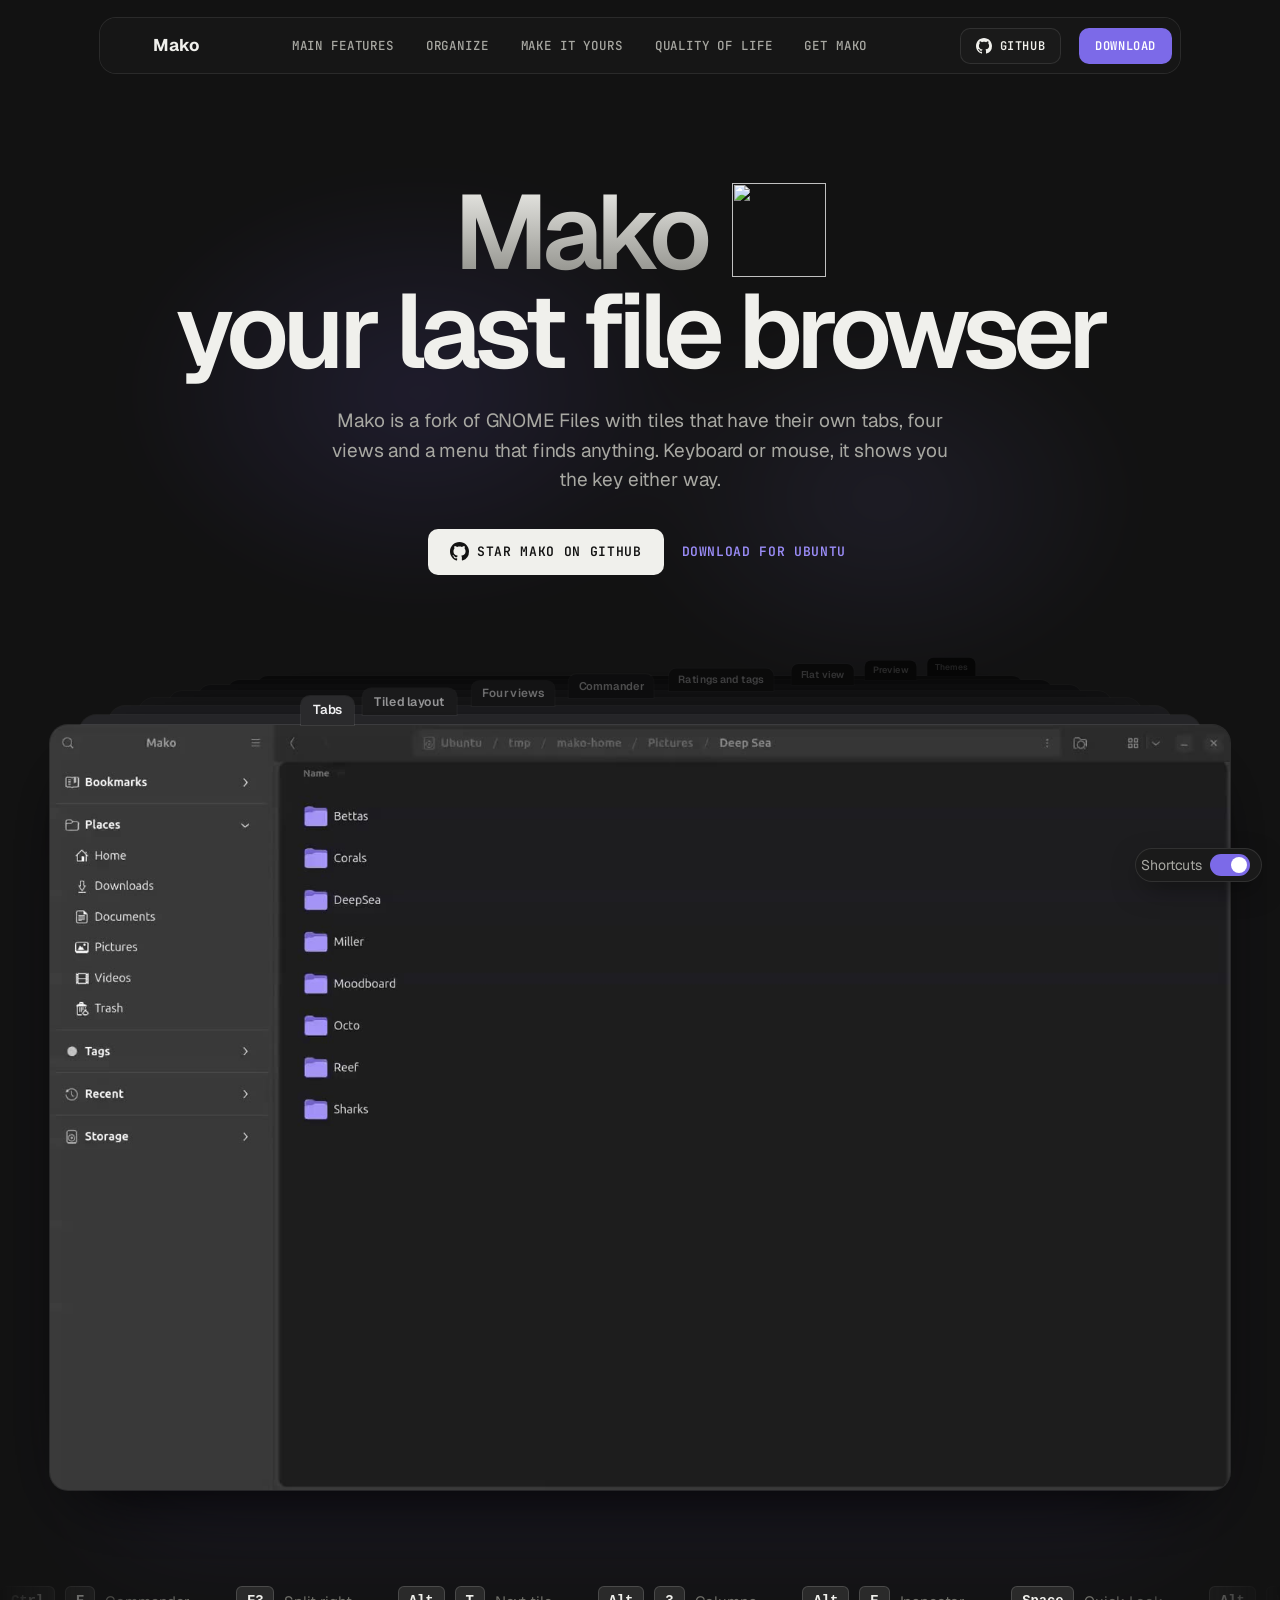
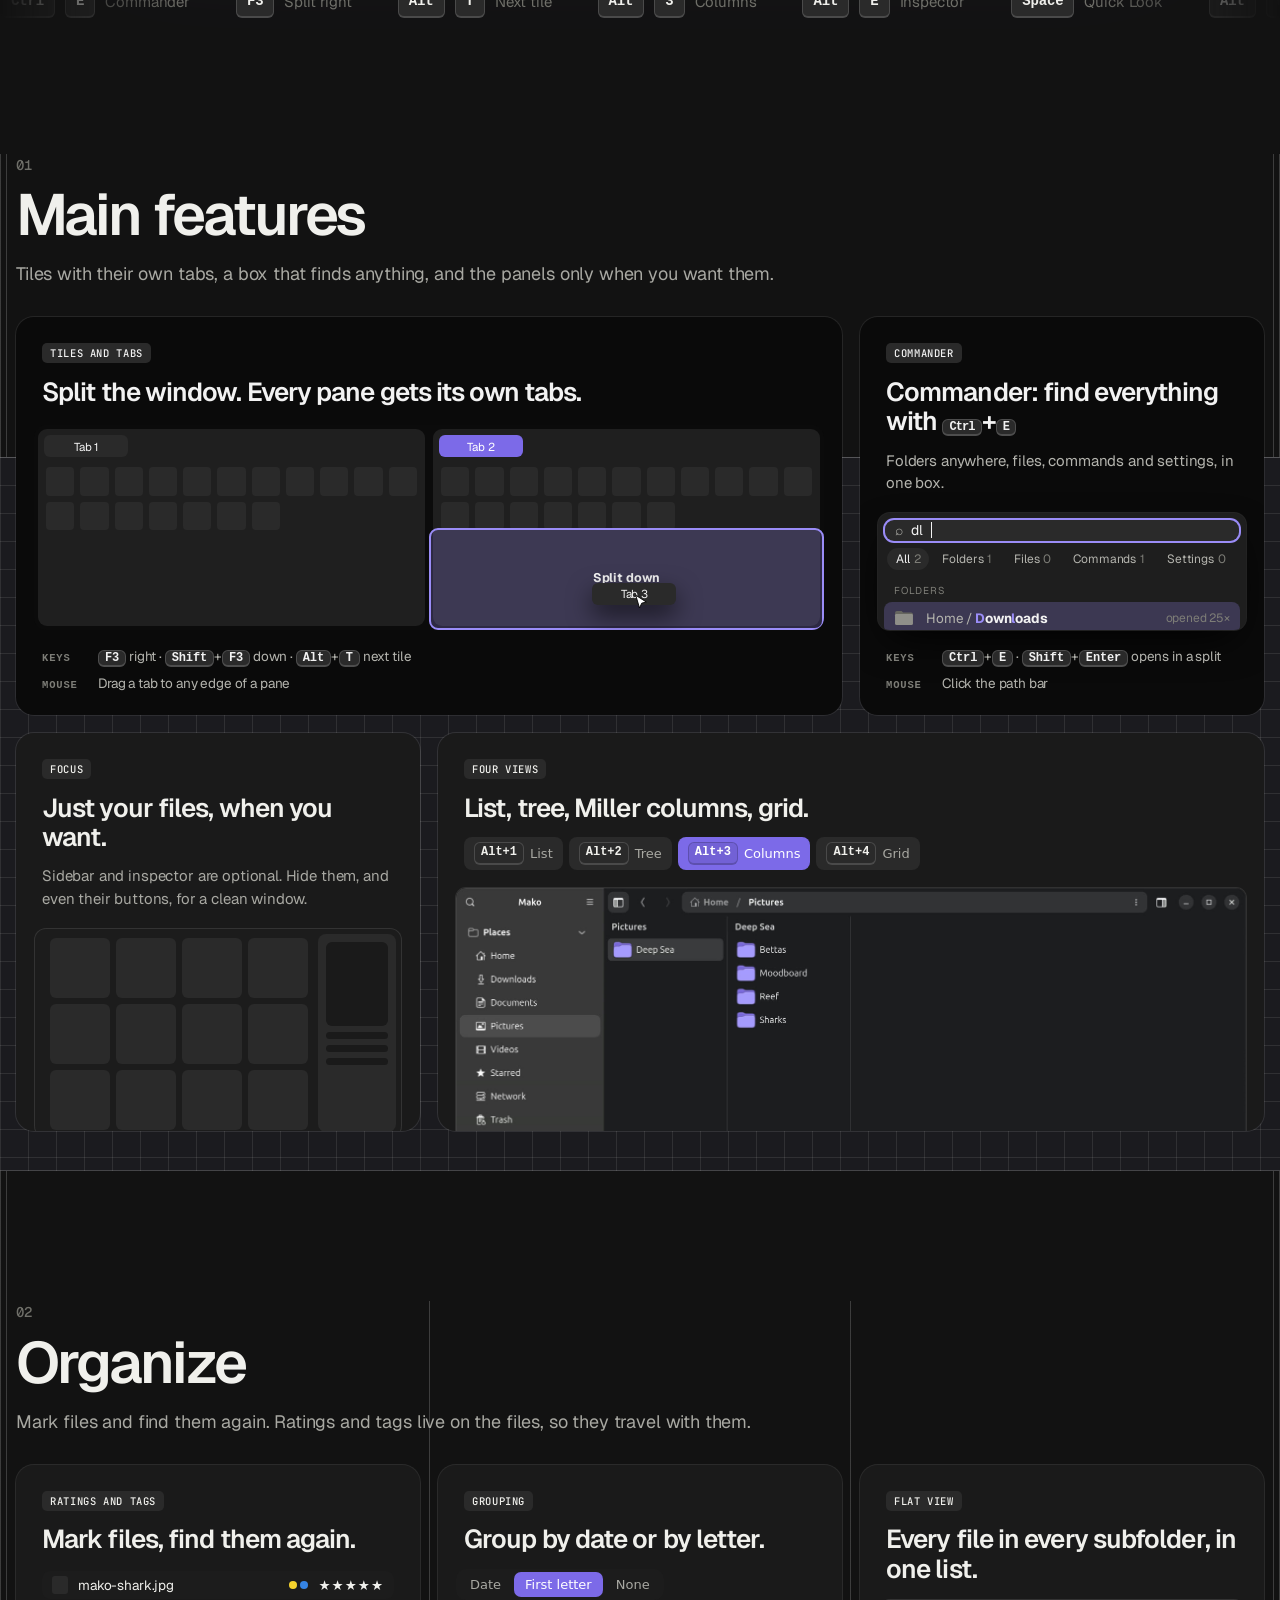
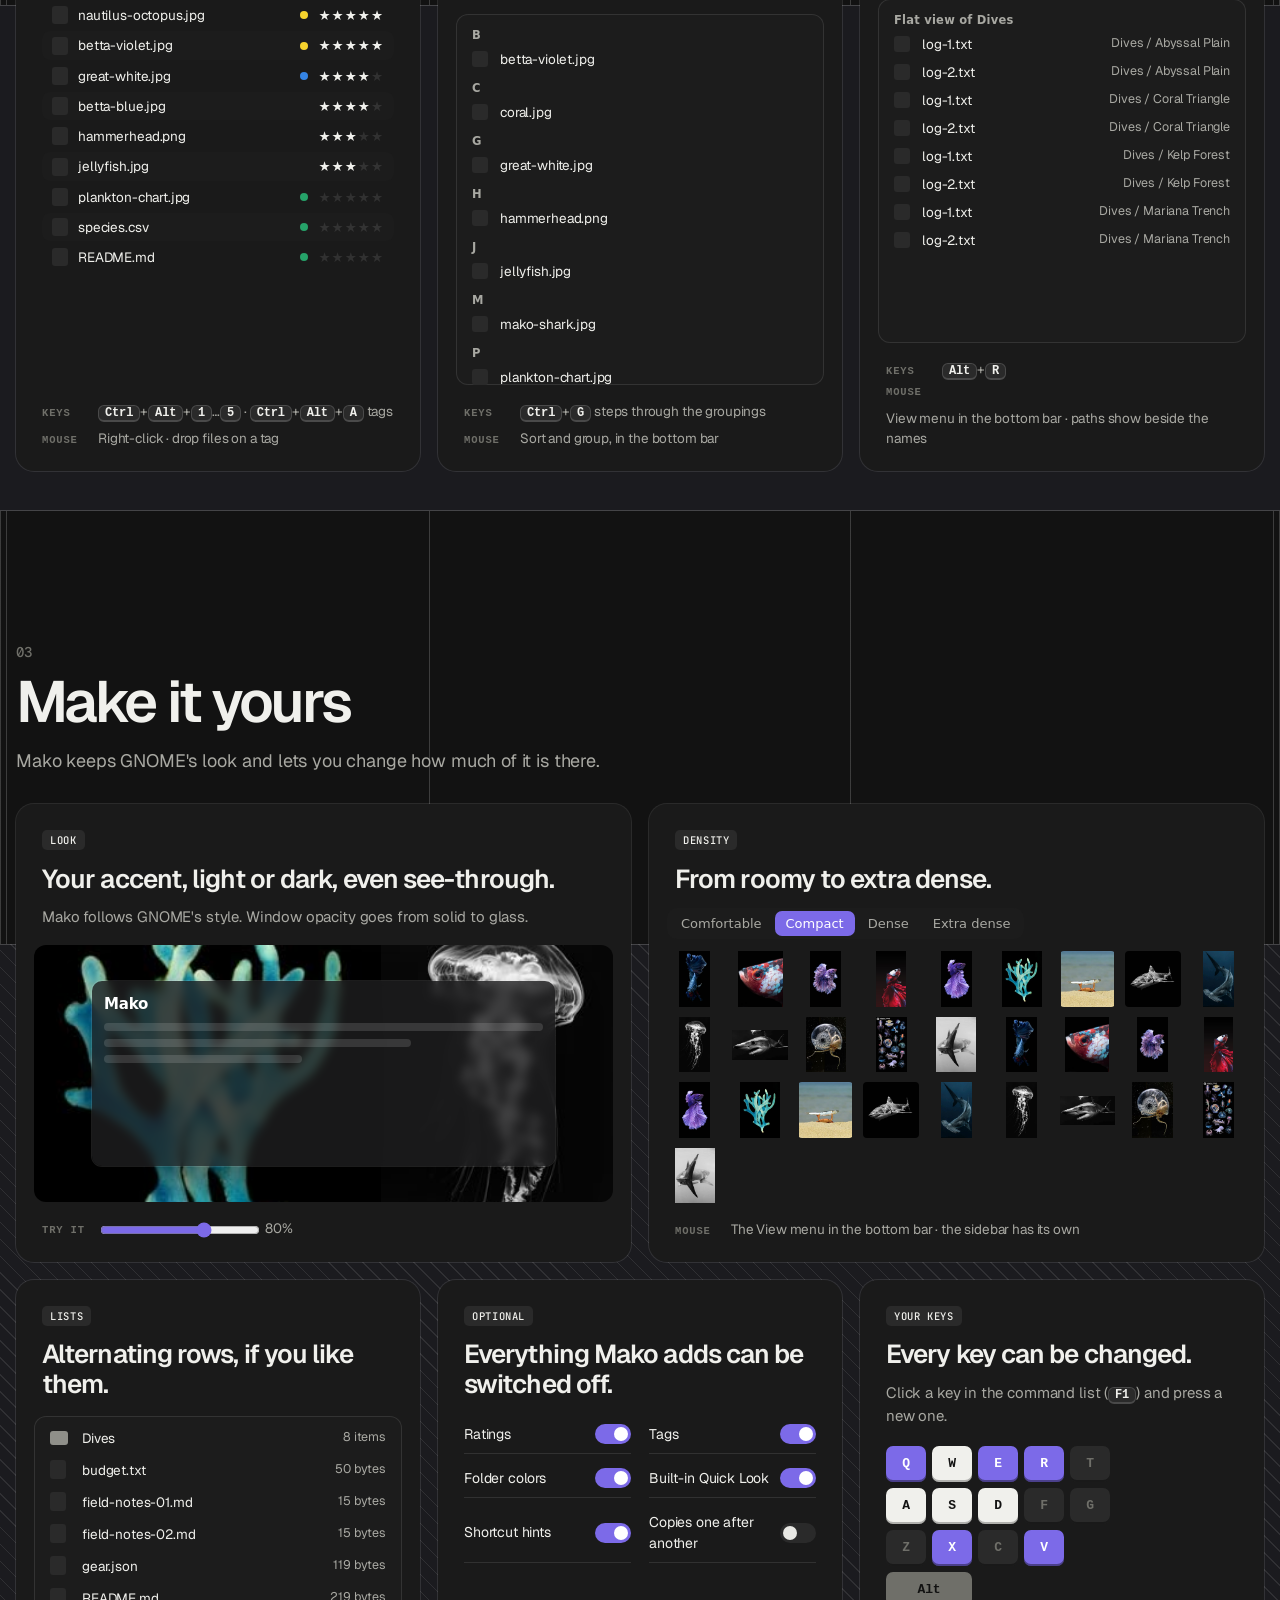
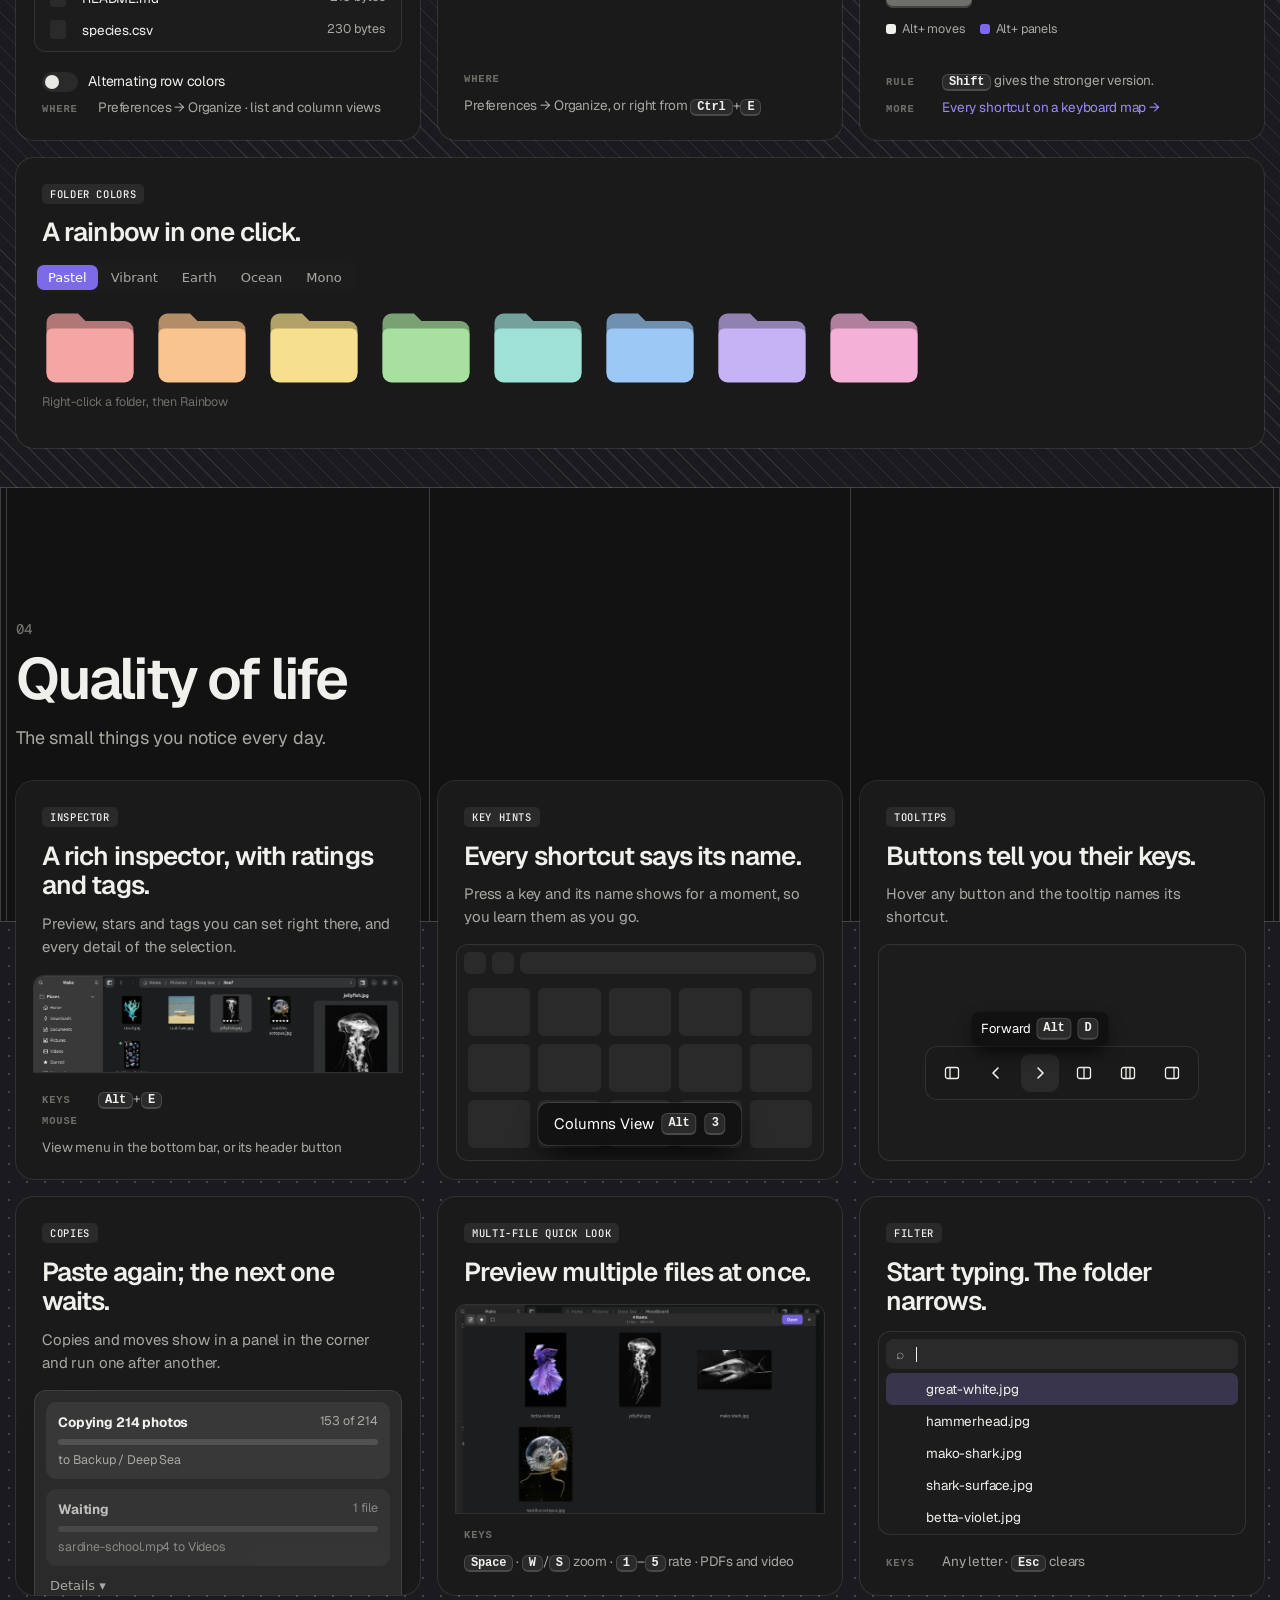
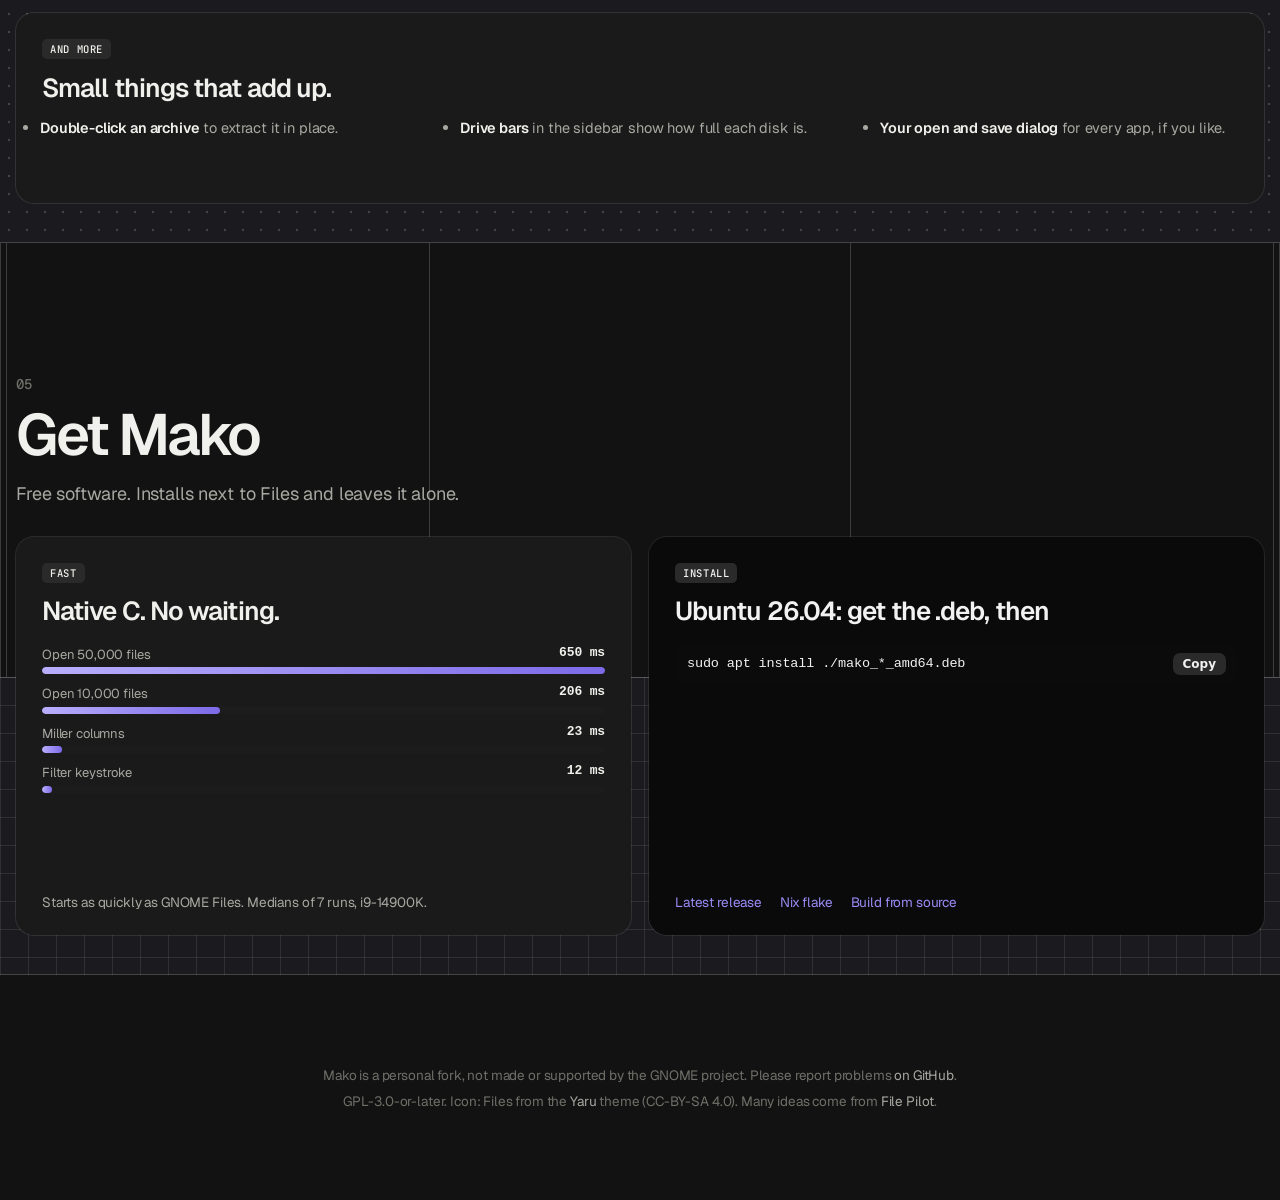
==== docs/index.html @ 1a4bb136 "Website: the Mako page (docs/index.html) with its media The one-page site: hero clips per feature, s" ====
<!doctype html>
<html lang="en">
<head>
<meta charset="utf-8">
<meta name="viewport" content="width=device-width, initial-scale=1, viewport-fit=cover">
<title>Mako File Manager</title>
<link rel="icon" href="media/mako.png">
<link rel="stylesheet" href="https://fonts.googleapis.com/css2?family=Geist:wght@400;500;600;700&family=Geist+Mono:wght@500&family=Pixelify+Sans:wght@500;700&family=JetBrains+Mono:wght@400;600;700&family=Ubuntu+Sans:wght@400;500;700;800&family=Ubuntu+Sans+Mono:wght@500;700&display=swap">
<style>
/* Bento: every card is a Mako panel (Graphite: neutral greys, a light grey accent), showing one part of the app with its key and its mouse way. */
:root {
  color-scheme: dark;
  --bg: #111111; --win: #1a1a1a; --panel: #222222; --raised: #303030; --line: #ffffff12;
  --fg: #ececec; --dim: #a2a2a2; --faint: #6e6e6e;
  --accent: #d6d6d6; --accent-bg: #e4e4e4; --on-accent: #141414; --accent-soft: rgb(255 255 255 / .1);
  --folder: #a9a9a9; --folder-back: #7a7a7a;
  --pop: #2a2a2a; --sunk: #0d0d0d; --kbd-edge: #ffffff22; --em: #8c8c8c;
  --k-mv: #d9d9d9; --k-mv-fg: #141414; --k-pn: #5a5a5a; --k-pn-fg: #fff; --bar1: #8a8a8a; --bar2: #e4e4e4; --knob: #e8e8e8;
}
/* Themes: picked in the header, remembered per visitor. */
:root[data-theme="purple"] {
  --bg: #141416; --win: #1e1e20; --panel: #2a2a2c; --raised: #36363a; --line: #ffffff14; --fg: #f0f0f2; --dim: #a5a5ad; --faint: #75757e;
  --accent: #9a8cf7; --accent-bg: #7c6ae8; --on-accent: #fff; --accent-soft: rgb(154 140 247 / .2); --folder: #b3a6ff; --folder-back: #8a7ce0;
  --pop: #2e2e32; --em: #9a8cf7; --k-mv: #3f3770; --k-mv-fg: #fff; --k-pn: #1f4d4b; --bar1: #5b4bd6; --bar2: #9a8cf7;
}
:root[data-theme="blue"] {
  --bg: #1b1b1d; --win: #242424; --panel: #303030; --raised: #3d3d3d; --line: #ffffff14; --fg: #f2f2f2; --dim: #a8a8a8; --faint: #777;
  --accent: #78aeed; --accent-bg: #3584e4; --on-accent: #fff; --accent-soft: rgb(120 174 237 / .2); --folder: #62a0ea; --folder-back: #1c71d8;
  --pop: #333336; --em: #78aeed; --k-mv: #1c5bb0; --k-mv-fg: #fff; --k-pn: #2b5d3a; --bar1: #1c71d8; --bar2: #78aeed;
}
:root[data-theme="light"] {
  color-scheme: light;
  --bg: #ebebed; --win: #fafafa; --panel: #ffffff; --raised: #e6e6e8; --line: #0000001a; --fg: #1d1d20; --dim: #5e5e66; --faint: #8d8d96;
  --accent: #3a3a3f; --accent-bg: #2c2c30; --on-accent: #fff; --accent-soft: rgb(0 0 0 / .07); --folder: #9a9aa2; --folder-back: #74747c;
  --pop: #ffffff; --sunk: #f1f1f3; --kbd-edge: #0000001f; --em: #8a8a92; --k-mv: #2c2c30; --k-mv-fg: #fff; --k-pn: #b8b8be; --k-pn-fg: #1d1d20;
  --bar1: #8a8a92; --bar2: #2c2c30; --knob: #fff;
}
:root { --font: "Ubuntu Sans", "Ubuntu", system-ui, sans-serif; --mono: "Ubuntu Sans Mono", "Ubuntu Mono", monospace; }
* { box-sizing: border-box; }
body { margin: 0; background: var(--bg); color: var(--fg); font-family: var(--font); font-size: 15px; line-height: 1.5; -webkit-font-smoothing: antialiased; }
a { color: var(--accent); text-decoration: none; }
img { display: block; max-width: 100%; }
kbd { font: 700 12px/1.6 var(--mono); background: var(--raised); border: 1px solid var(--kbd-edge); border-bottom-width: 2px; border-radius: 6px; padding: 0 6px; color: var(--fg); white-space: nowrap; }
.page { max-width: 1560px; margin: 0 auto; padding: 18px max(16px, env(safe-area-inset-left)) 60px; }

/* The page sits in a Mako-style window frame: header bar, then the grid. */
.bar { display: flex; align-items: center; gap: 12px; height: 52px; padding: 0 6px; }
.bar .brand { display: flex; align-items: center; gap: 10px; font-weight: 800; font-size: 18px; }
.bar .brand img { width: 28px; }
.bar .path { flex: 1; display: flex; align-items: center; gap: 6px; height: 34px; padding: 0 12px; border-radius: 10px; background: var(--panel); color: var(--dim); font-size: 14px; max-width: 520px; margin: 0 auto; }
.bar .path b { color: var(--fg); }
.bar .path kbd { margin-left: auto; }
.btn { display: inline-flex; align-items: center; gap: 8px; height: 36px; padding: 0 16px; border-radius: 9px; background: var(--panel); color: var(--fg); font-weight: 700; font-size: 14px; border: 0; cursor: pointer; }
.btn:hover { background: var(--raised); }
.btn.primary { background: var(--accent-bg); color: var(--on-accent); }
.btn.primary:hover { filter: brightness(1.12); }
@media (max-width: 700px) { .bar .path { display: none; } }

.themes { display: flex; gap: 6px; padding: 4px; border-radius: 999px; background: var(--panel); box-shadow: inset 0 0 0 1px var(--line); }
.themes button { width: 22px; height: 22px; border-radius: 50%; border: 0; background: var(--c); cursor: pointer; box-shadow: inset 0 0 0 1px #0003; }
.themes button[aria-checked="true"] { box-shadow: 0 0 0 2px var(--bg), 0 0 0 4px var(--accent); }
/* Shortcuts switch: off hides every key, for a mouse-first read. */
.keytoggle { display: flex; align-items: center; gap: 8px; font-size: 14px; color: var(--dim); cursor: pointer; margin-left: 6px; }
.sw2 { width: 40px; height: 22px; border-radius: 999px; border: 0; background: var(--raised); position: relative; cursor: pointer; transition: background .15s; }
.sw2::after { content: ""; position: absolute; top: 3px; left: 3px; width: 16px; height: 16px; border-radius: 50%; background: var(--knob); transition: left .15s; }
.sw2[aria-checked="true"] { background: var(--accent-bg); }
.sw2[aria-checked="true"]::after { left: 21px; background: var(--on-accent); }
body.no-keys .keyrow, body.no-keys .vtabs kbd, body.no-keys h2 .k, body.no-keys .bar .path kbd { display: none !important; }
@media (max-width: 700px) { .keytoggle span { display: none; } }

.grid { display: grid; grid-template-columns: repeat(6, minmax(0, 1fr)); grid-auto-rows: 190px; gap: 22px; margin-top: 18px; }
.card { position: relative; background: var(--panel); border-radius: 20px; overflow: hidden; display: flex; flex-direction: column; box-shadow: inset 0 0 0 1px var(--line); }
.card.win { background: var(--win); }
.c2 { grid-column: span 2; } .c3 { grid-column: span 3; } .c4 { grid-column: span 4; } .c6 { grid-column: span 6; }
.r2 { grid-row: span 2; } .r3 { grid-row: span 3; }
@media (max-width: 980px) { .grid { grid-template-columns: repeat(2, minmax(0, 1fr)); } .c2, .c3, .c4, .c6 { grid-column: span 2; } .c2.half { grid-column: span 1; } }
@media (max-width: 560px) { .grid { grid-template-columns: minmax(0, 1fr); grid-auto-rows: auto; } .card { min-height: 168px; } .c2.half { grid-column: span 2; } .r2, .r3 { grid-row: auto; } .card .shot { min-height: 220px; } }

.head { padding: 24px 26px 0; }
.card.open { background: none; box-shadow: none; }
.card.open .head, .card.open .ways, .card.open .kb, .card.open .legend, .card.open .bars { padding-left: 4px; padding-right: 4px; }
.eyebrow { font: 700 11px var(--mono); letter-spacing: .1em; text-transform: uppercase; color: var(--accent); }
.card h2 { margin: 14px 0 0; font-size: 23px; line-height: 1.15; letter-spacing: -.02em; }
.card h2.big { font-size: clamp(30px, 3.6vw, 46px); letter-spacing: -.035em; line-height: 1.02; }
.card h2 em { font-style: normal; color: var(--em); }
.card p { margin: 12px 0 0; color: var(--dim); }
.ways { display: grid; gap: 5px; padding: 16px 26px 22px; margin-top: auto; font-size: 13.5px; color: var(--dim); }
.ways div { display: flex; gap: 10px; align-items: baseline; flex-wrap: wrap; }
.ways span.l { font: 700 10.5px var(--mono); letter-spacing: .08em; text-transform: uppercase; color: var(--faint); width: 46px; flex: none; }
.shot { flex: 1; min-height: 0; margin: 18px 18px 0; border-radius: 10px 10px 0 0; overflow: hidden; box-shadow: 0 0 0 1px var(--line); background: var(--win); }
.shot img { width: 100%; height: 100%; object-fit: cover; }

/* Hero */
.hero { padding: 36px 38px 0; }
.hero p { font-size: 17px; max-width: 560px; }
.hero .cta { display: flex; gap: 10px; margin-top: 18px; flex-wrap: wrap; }
.hero .shot { margin: 28px 38px 0; }

/* Commander (Ctrl+E): a looping demo of the real menu */
.jump { margin: 18px 18px 0; border-radius: 12px; background: var(--pop); box-shadow: 0 0 0 1px var(--line), 0 16px 40px -12px #000; overflow: hidden; flex: 1; min-height: 0; display: flex; flex-direction: column; }
.jf { display: flex; align-items: center; gap: 8px; margin: 7px; padding: 0 10px; height: 34px; border-radius: 9px; background: var(--raised); box-shadow: 0 0 0 2px var(--accent); color: var(--dim); font-size: 14px; }
.jf .typed { color: var(--fg); }
.jf .caret { width: 1.5px; height: 16px; background: var(--fg); animation: blink 1s steps(1) infinite; }
@keyframes blink { 50% { opacity: 0; } }
.scopes { display: flex; gap: 4px; padding: 0 9px 6px; font-size: 12px; color: var(--dim); }
.scopes span { padding: 2px 9px; border-radius: 999px; }
.scopes span.on { background: var(--raised); color: var(--fg); }
.scopes i { font-style: normal; color: var(--faint); margin-left: 4px; }
.jl { padding: 0 6px 6px; display: grid; gap: 1px; align-content: start; }
.gl { font-size: 10px; letter-spacing: .08em; text-transform: uppercase; color: var(--faint); padding: 7px 10px 3px; }
.row { display: grid; grid-template-columns: 22px minmax(0, 1fr) auto; gap: 10px; align-items: center; padding: 6px 10px; border-radius: 8px; font-size: 13.5px; }
.row.sel { background: var(--accent-soft); }
.row .p { color: var(--dim); white-space: nowrap; overflow: hidden; text-overflow: ellipsis; }
.row .p b { color: var(--fg); }
.row mark { background: none; color: var(--accent); font-weight: 700; }
.row .r { color: var(--faint); font-size: 12px; display: flex; gap: 4px; }
.sw { width: 34px; height: 19px; border-radius: 999px; background: var(--accent-bg); position: relative; }
.sw::after { content: ""; position: absolute; top: 2px; right: 2px; width: 15px; height: 15px; border-radius: 50%; background: var(--on-accent); }

/* Views: four real screenshots, one key each */
.vtabs { display: flex; gap: 6px; padding: 14px 26px 0; flex-wrap: wrap; }
.vtabs button { display: inline-flex; gap: 6px; align-items: center; border: 0; border-radius: 8px; padding: 5px 10px; background: var(--raised); color: var(--dim); font: 500 13px var(--font); cursor: pointer; }
.vtabs button.on { background: var(--accent-bg); color: var(--on-accent); }
.vtabs button.on kbd { background: #00000014; border-color: #00000030; color: var(--on-accent); }
.views .shot img { transition: opacity .25s; }

/* Keyboard: the left hand */
.kb { display: grid; grid-template-columns: repeat(6, 40px); gap: 6px; padding: 18px 26px 0; }
.kb span { height: 36px; border-radius: 7px; background: var(--raised); box-shadow: inset 0 -2px 0 #0006; display: grid; place-items: center; font: 700 13px var(--mono); color: var(--faint); }
.kb span.mv { background: var(--k-mv); color: var(--k-mv-fg); box-shadow: inset 0 -2px 0 #0004; }
.kb span.pn { background: var(--k-pn); color: var(--k-pn-fg); }
.kb span.alt { grid-column: span 2; background: var(--faint); color: var(--bg); }
.kb span.x { visibility: hidden; }
.legend { display: flex; gap: 14px; padding: 12px 26px 0; font-size: 12.5px; color: var(--dim); }
.legend i { display: inline-block; width: 10px; height: 10px; border-radius: 3px; margin-right: 6px; vertical-align: -1px; }
/* Make it yours: rows grow with their cards; the three-column row is a little taller, the rainbow folders bigger. */
#customize .grid { grid-auto-rows: minmax(190px, auto); }
#customize .tall { min-height: 460px; }
.colorsrow { min-height: 290px; }
.colorsrow .folders { gap: 16px; }
.colorsrow .folders svg { width: 96px; height: 78px; }

/* Tiles demo: three tabs become three panes by dragging; the layout then holds a while. */
.dd { position: relative; flex: 1; margin: 18px 18px 0; border-radius: 12px; background: var(--sunk); overflow: hidden; min-height: 170px; }
.pane { position: absolute; padding: 5px; transition: left .5s cubic-bezier(.2,.8,.2,1), top .5s cubic-bezier(.2,.8,.2,1), width .5s cubic-bezier(.2,.8,.2,1), height .5s cubic-bezier(.2,.8,.2,1), opacity .4s; }
.pane > div { position: absolute; inset: 4px; border-radius: 9px; background: color-mix(in srgb, var(--panel) 92%, #000); display: flex; flex-direction: column; transition: box-shadow .3s; }

.dd .tabs { display: flex; gap: 5px; padding: 6px; }
.dd .tab { height: 22px; flex: 0 1 84px; min-width: 0; border-radius: 6px; background: var(--raised); font-size: 11.5px; display: grid; place-items: center; color: var(--dim); white-space: nowrap; overflow: hidden; }
.dd .tab.on { background: var(--raised); color: var(--fg); }
.pane.act .tab.on { background: var(--accent-bg); color: var(--on-accent); }
.dd .files { flex: 1; display: grid; grid-template-columns: repeat(auto-fill, minmax(26px, 1fr)); gap: 6px; padding: 4px 8px 8px; align-content: start; overflow: hidden; }
.dd .files i { aspect-ratio: 1; border-radius: 4px; background: var(--raised); }
.dd .tab.drag { visibility: hidden; }
.dd .flying { position: absolute; z-index: 5; width: 84px; height: 22px; opacity: 0; box-shadow: 0 10px 24px #0009; background: var(--accent-bg); color: var(--on-accent); transition: left .9s cubic-bezier(.45,.05,.3,1), top .9s cubic-bezier(.45,.05,.3,1), opacity .2s; }
.dd .ptr { position: absolute; z-index: 6; width: 18px; height: 18px; opacity: 0; transition: left .9s cubic-bezier(.45,.05,.3,1), top .9s cubic-bezier(.45,.05,.3,1), opacity .2s; }
.dz { position: absolute; z-index: 4; border-radius: 9px; border: 2px solid var(--accent); background: var(--accent-soft); display: grid; place-items: center; font-weight: 700; font-size: 12.5px; opacity: 0; transition: opacity .25s; }
.dz.show { opacity: 1; }
.ddhint { position: absolute; z-index: 7; left: 50%; bottom: 10px; transform: translateX(-50%); display: flex; gap: 6px; align-items: center; padding: 5px 10px; border-radius: 8px; background: #111e; color: #fff; font-size: 12.5px; opacity: 0; transition: opacity .25s; white-space: nowrap; }
.ddhint.show { opacity: 1; }
.dd.fade .pane { opacity: 0; }

/* Ratings and tags */
.marks { display: flex; flex-direction: column; gap: 6px; padding: 16px 26px 0; }
.mrow { display: flex; align-items: center; gap: 10px; padding: 6px 10px; border-radius: 8px; background: var(--win); font-size: 13.5px; }
.mrow img { width: 28px; height: 28px; object-fit: cover; border-radius: 4px; }
.mrow .n { flex: 1; }
.stars { color: var(--line); letter-spacing: 1px; }
.stars b { color: var(--fg); font-weight: 400; }
.dots i { display: inline-block; width: 8px; height: 8px; border-radius: 50%; margin-left: 3px; }

/* Folder colors */
.folders { display: flex; flex-wrap: wrap; gap: 8px; padding: 16px 26px 0; cursor: pointer; }
.folders svg { width: 62px; height: 50px; transition: transform .2s; }
.folders:hover svg { transform: translateY(-2px); }
.scheme { padding: 6px 26px 0; font-size: 12.5px; color: var(--faint); }

/* Speed */
.bars { display: grid; gap: 10px; padding: 18px 26px 0; }
.b { display: grid; grid-template-columns: 1fr 64px; gap: 3px 10px; font-size: 13px; color: var(--dim); }
.b .t { grid-column: 1 / -1; height: 7px; border-radius: 4px; background: var(--win); overflow: hidden; }
.b .f { height: 100%; width: 0; border-radius: 4px; background: linear-gradient(90deg, var(--bar1), var(--bar2)); }
.b span:nth-child(2) { font: 700 13px var(--mono); color: var(--fg); text-align: right; }

/* Install */
.cmd { display: flex; align-items: center; gap: 10px; margin: 16px 26px 0; padding: 10px 12px; border-radius: 10px; background: var(--sunk); font: 500 13.5px var(--mono); }
.cmd code { flex: 1; overflow-x: auto; white-space: nowrap; }
.cmd button { border: 0; background: var(--raised); color: var(--fg); border-radius: 7px; padding: 4px 10px; font: 700 12px var(--font); cursor: pointer; }
.small { display: flex; gap: 18px; flex-wrap: wrap; padding: 14px 26px 22px; margin-top: auto; font-size: 13.5px; }

.foot { margin-top: 26px; color: var(--faint); font-size: 13.5px; display: grid; gap: 6px; }
.foot a { color: var(--dim); }
@media (prefers-reduced-motion: reduce) { *, *::before, *::after { animation: none !important; } }

/* ---------- Fresh pass ---------- */
html, body { overflow-x: clip; }
body { font-family: "Geist", var(--font); letter-spacing: -.01em;
  background-image: radial-gradient(color-mix(in srgb, var(--fg) 9%, transparent) 1px, transparent 1px); background-size: 26px 26px; background-attachment: fixed; }
.page { max-width: 1440px; }
.nav { position: sticky; top: 14px; z-index: 50; display: flex; align-items: center; gap: 14px; max-width: 1080px; margin: 0 auto; padding: 8px 8px 8px 18px; border-radius: 999px;
  background: color-mix(in srgb, var(--panel) 70%, transparent); backdrop-filter: blur(18px) saturate(1.4); -webkit-backdrop-filter: blur(18px) saturate(1.4); box-shadow: inset 0 0 0 1px var(--line), 0 10px 40px -10px #0008; }
.nav .brand { display: flex; align-items: center; gap: 9px; font-weight: 700; font-size: 17px; color: var(--fg); }
.nav .brand img { width: 26px; }
.nav .links { display: flex; gap: 22px; margin: 0 auto; font-size: 14.5px; }
.nav .links a { color: var(--dim); }
.nav .links a:hover { color: var(--fg); }
.btn { border-radius: 999px; font-family: "Geist", var(--font); font-weight: 600; }
.btn.ghost { background: transparent; box-shadow: inset 0 0 0 1px var(--line); }
.btn.ghost:hover { background: var(--raised); }
.btn.lg { height: 46px; padding: 0 24px; font-size: 15.5px; }
@media (max-width: 900px) { .nav .links { display: none; } .nav .themes { margin-left: auto; } }

.hx { position: relative; text-align: center; padding: 110px 0 0; }
.hx::before { content: ""; position: absolute; z-index: -1; left: 50%; top: 40px; width: min(1100px, 100vw); height: 700px; transform: translateX(-50%); pointer-events: none;
  background: radial-gradient(40% 45% at 30% 40%, color-mix(in srgb, var(--accent-bg) 38%, transparent), transparent 70%), radial-gradient(35% 40% at 72% 55%, color-mix(in srgb, var(--accent) 26%, transparent), transparent 70%); filter: blur(30px); }
.badge { display: inline-flex; align-items: center; gap: 10px; padding: 5px 14px 5px 5px; border-radius: 999px; font-size: 14px; color: var(--dim); background: color-mix(in srgb, var(--panel) 80%, transparent); box-shadow: inset 0 0 0 1px var(--line); }
.badge span { padding: 2px 10px; border-radius: 999px; background: var(--accent-bg); color: var(--on-accent); font-weight: 600; font-size: 12.5px; }
.badge:hover { color: var(--fg); }
.hx h1 { text-wrap: balance; margin: 0 auto; max-width: 1100px; font-size: clamp(46px, 8.2vw, 116px); line-height: .94; letter-spacing: -.058em; font-weight: 600; }
.hx h1 span { padding-right: .07em; background: linear-gradient(180deg, var(--fg) 10%, var(--faint) 110%); -webkit-background-clip: text; background-clip: text; color: transparent; }
.hx > p { max-width: 640px; margin: 26px auto 0; font-size: 19px; line-height: 1.55; color: var(--dim); }
.hx .cta { display: flex; gap: 12px; justify-content: center; margin-top: 34px; flex-wrap: wrap; }
.stack-tabs { display: inline-flex; gap: 4px; margin-top: 64px; padding: 4px; border-radius: 999px; background: color-mix(in srgb, var(--panel) 85%, transparent); box-shadow: inset 0 0 0 1px var(--line); flex-wrap: wrap; justify-content: center; }
.stack-tabs button { border: 0; background: none; color: var(--dim); font: 500 14px var(--font); padding: 7px 16px; border-radius: 999px; cursor: pointer; transition: background .2s, color .2s; }
.stack-tabs button:hover { color: var(--fg); }
.stack-tabs button[aria-selected="true"] { background: var(--accent-bg); color: var(--on-accent); }
:root[data-style="mux"] .stack-tabs button { font: 500 12px "JetBrains Mono", var(--mono); text-transform: uppercase; }
:root[data-style="pixel"] .stack-tabs button { font-family: "JetBrains Mono", var(--mono); }
.stack { margin-top: 110px; }
/* Hero stack: real panels like a deck; the mouse shifts the layers, hover fans them out. */
.stack { position: relative; isolation: isolate; max-width: 1180px; margin: 150px auto 0; aspect-ratio: 1600 / 1038; }
.stack figure { position: absolute; inset: 0; margin: 0; border-radius: 18px; overflow: visible; cursor: pointer; background: #3d3d42;
  box-shadow: 0 0 0 1px var(--line), 0 30px 80px -20px #000c; transition: transform var(--tw-move, .7s) cubic-bezier(.2,.8,.2,1), filter .8s ease-out, opacity var(--tw-rfade, .5s);
  transform: translate(calc(var(--px, 0) * var(--d)), calc(var(--y) + var(--py, 0) * var(--d) + var(--drop, 0px))) scale(var(--s)); transform-origin: 50% 0; filter: brightness(var(--b)); }
.stack figure[data-pos="out"] { --y: 0px; --s: 1; --b: 1; --ui: 1; --d: 6px; z-index: 6; }
.stack figure.leave { --drop: var(--tw-drop, 900px); transition: transform var(--tw-dur, .3s) cubic-bezier(.3,.1,.6,1); }
.stack.wipe figure.leave { -webkit-mask: linear-gradient(to bottom, #000 40%, transparent 60%) 0 -20% / 100% 200% no-repeat; mask: linear-gradient(to bottom, #000 40%, transparent 60%) 0 -20% / 100% 200% no-repeat;
  animation: wipe var(--tw-wdur, .15s) var(--tw-wdelay, 0s) ease-in both; }
.stack.wipe.down figure.leave { -webkit-mask: linear-gradient(to top, #000 40%, transparent 60%) 0 120% / 100% 200% no-repeat; mask: linear-gradient(to top, #000 40%, transparent 60%) 0 120% / 100% 200% no-repeat; animation-name: wipedown; }
@keyframes wipedown { to { -webkit-mask-position: 0 -20%; mask-position: 0 -20%; } }
@keyframes wipe { to { -webkit-mask-position: 0 120%; mask-position: 0 120%; } }

.stack figure img, .stack figure video { width: 100%; height: 100%; object-fit: cover; object-position: top left; pointer-events: none; border-radius: 18px; display: block; background: var(--win); opacity: var(--ui, 0); transition: opacity var(--tw-ui, .6s) ease-out; }
/* Windows behind are plain panels of one colour; only the front one shows its UI. */

.stack figure::after { content: attr(data-l); position: absolute; left: var(--tabx, 22px); bottom: 100%; padding: 4px 12px 5px; transition: left .5s cubic-bezier(.2,.8,.2,1); border-radius: 9px 9px 0 0; font-size: 13px; font-weight: 600; white-space: nowrap;
  background: #2a2a2c; color: #f0f0f2; box-shadow: 0 0 0 1px #ffffff14; }

.stack figure[data-pos="0"] { --y: 0px; --s: 1; --b: 1; --ui: 1; --d: 14px; z-index: 4; }
.stack figure[data-pos="1"] { --y: -10px; --s: .95; --b: .62; --d: 24px; z-index: 3; }
.stack figure[data-pos="2"] { --y: -19px; --s: .90; --b: .45; --d: 34px; z-index: 2; }
.stack figure[data-pos="3"] { --y: -27px; --s: .85; --b: .32; --d: 44px; z-index: 1; }
.stack figure[data-pos="4"] { --y: -34px; --s: .80; --b: .26; --d: 54px; z-index: 0; }
.stack figure[data-pos="5"] { --y: -40px; --s: .75; --b: .21; --d: 64px; z-index: -1; }
.stack figure[data-pos="6"] { --y: -45px; --s: .70; --b: .17; --d: 74px; z-index: -2; }
.stack figure[data-pos="7"] { --y: -49px; --s: .65; --b: .14; --d: 84px; z-index: -3; }

.stack figure.enter { --drop: var(--tw-rise, 70px); transition: none; }
.stack.rfade figure.enter { opacity: 0; }
.stack::before { content: ""; position: absolute; inset: 10% 5% -6%; z-index: -10; border-radius: 40px; filter: blur(60px); background: color-mix(in srgb, var(--accent-bg) 45%, transparent); opacity: .5; }

.marquee { margin: 90px calc(50% - 50vw) 0; overflow: hidden; -webkit-mask-image: linear-gradient(90deg, transparent, #000 15%, #000 85%, transparent); mask-image: linear-gradient(90deg, transparent, #000 15%, #000 85%, transparent); }
.mq { display: flex; gap: 46px; width: max-content; animation: mq 50s linear infinite; padding: 6px 0; }
.mq span { display: inline-flex; align-items: center; gap: 10px; color: var(--faint); font-size: 15px; white-space: nowrap; }
.mq kbd { font-size: 14px; padding: 3px 10px; }
@keyframes mq { to { transform: translateX(-50%); } }

.sec { text-align: center; margin: 110px auto 34px; max-width: 760px; }
.sec h2 { margin: 0; font-size: clamp(32px, 4.6vw, 58px); letter-spacing: -.05em; line-height: 1; font-weight: 600; }
.sec p { margin: 16px 0 0; color: var(--dim); font-size: 18px; }

.grid { grid-auto-flow: dense; gap: 18px; }
.card { border-radius: 26px; box-shadow: none; isolation: isolate; }
.card::before { content: ""; position: absolute; inset: 0; border-radius: inherit; padding: 1px; pointer-events: none; z-index: 2;
  background: linear-gradient(170deg, color-mix(in srgb, var(--fg) 22%, transparent), color-mix(in srgb, var(--fg) 4%, transparent) 45%, color-mix(in srgb, var(--fg) 8%, transparent));
  -webkit-mask: linear-gradient(#000 0 0) content-box, linear-gradient(#000 0 0); -webkit-mask-composite: xor; mask: linear-gradient(#000 0 0) content-box exclude, linear-gradient(#000 0 0); }

.card.open::before { display: none; }
.card h2 { font-family: "Geist", var(--font); font-weight: 600; letter-spacing: -.035em; font-size: 26px; }
.eyebrow { font-family: "Geist Mono", var(--mono); font-weight: 500; letter-spacing: .06em; }
.reveal { opacity: 0; transform: translateY(26px); transition: opacity .8s cubic-bezier(.2,.7,.2,1), transform .8s cubic-bezier(.2,.7,.2,1); }
.reveal.in { opacity: 1; transform: none; }
.foot { margin-top: 90px; text-align: center; }
@media (prefers-reduced-motion: reduce) { .reveal { opacity: 1; transform: none; } }

/* ---------- Sections, nav, dock and the new cards ---------- */
.cat { scroll-margin-top: 90px; }
.sec { text-align: left; margin: 130px 0 30px; max-width: 760px; }
.sec .num { font: 500 14px "Geist Mono", var(--mono); color: var(--faint); }
.sec h2 { margin-top: 10px; }
.cat:first-of-type .sec { margin-top: 150px; }
.nav { gap: 10px; }
.nav .links { gap: 4px; padding: 4px; border-radius: 999px; }
.nav .links a { padding: 7px 14px; border-radius: 999px; font-size: 14px; transition: background .2s, color .2s; }
.nav .links a.on { background: var(--raised); color: var(--fg); }
.dock { position: fixed; right: 18px; bottom: 18px; z-index: 60; display: flex; align-items: center; gap: 12px; padding: 6px 12px 6px 6px; border-radius: 999px;
  background: color-mix(in srgb, var(--panel) 80%, transparent); backdrop-filter: blur(16px); -webkit-backdrop-filter: blur(16px); box-shadow: inset 0 0 0 1px var(--line), 0 10px 30px -8px #0009; }
.dock .themes { background: none; box-shadow: none; padding: 0; }
.dock .keytoggle { margin: 0; }
@media (max-width: 1100px) { .nav .links a { padding: 7px 9px; font-size: 13px; } }

.mw { position: relative; flex: 1; min-height: 210px; margin: 18px 18px 18px; display: flex; gap: 6px; padding: 6px; border-radius: 12px; background: var(--win); box-shadow: inset 0 0 0 1px var(--line); overflow: hidden; }
.mw-side, .mw-insp { flex: 0 0 22%; border-radius: 8px; background: var(--raised); padding: 8px; display: flex; flex-direction: column; gap: 6px; transition: flex-basis .45s, opacity .3s, padding .45s; overflow: hidden; }
.mw-side i, .mw-insp i { height: 7px; border-radius: 4px; background: var(--panel); }
.mw-insp b { height: 46%; border-radius: 6px; background: var(--panel); }
.mw.no-side .mw-side, .mw.no-insp .mw-insp { flex-basis: 0; padding: 8px 0; opacity: 0; }
.mw-files { flex: 1; display: grid; grid-template-columns: repeat(auto-fill, minmax(52px, 1fr)); gap: 6px; align-content: start; padding: 4px; }
.mw-files span { aspect-ratio: 1; border-radius: 6px; background: var(--raised); }
.mw-hint { position: absolute; left: 50%; bottom: 10px; transform: translateX(-50%); display: flex; gap: 6px; align-items: center; padding: 5px 10px; border-radius: 8px; background: #111e; font-size: 12.5px; color: #fff; opacity: 0; transition: opacity .25s; white-space: nowrap; }
.mw-hint.show { opacity: 1; }

.msb { display: grid; gap: 2px; margin: 14px 18px 0; padding: 10px; border-radius: 12px; background: var(--win); box-shadow: inset 0 0 0 1px var(--line); font-size: 13.5px; }
.msb .g { font-weight: 700; padding: 6px 8px 2px; font-size: 13px; }
.msb .i { display: flex; align-items: center; gap: 9px; padding: 5px 8px; border-radius: 7px; position: relative; }
.msb .i i { width: 14px; height: 11px; border-radius: 3px; background: var(--folder); }
.msb .i i.dot { width: 9px; height: 9px; border-radius: 50%; margin: 0 2px; }
.msb .i.new { animation: newbm 3s cubic-bezier(.2,.9,.3,1) infinite; }
@keyframes newbm { 0%, 40% { opacity: 0; max-height: 0; padding: 0 8px; } 48% { opacity: 1; max-height: 30px; padding: 5px 8px; background: var(--accent-soft); } 85% { opacity: 1; max-height: 30px; padding: 5px 8px; background: transparent; } 100% { opacity: 0; max-height: 0; padding: 0 8px; } }
.msb .u { position: absolute; left: 31px; right: 8px; bottom: 1px; height: 2px; border-radius: 2px; background: var(--raised); }
.msb .u b { display: block; height: 100%; border-radius: 2px; background: var(--dim); }

.glass { position: relative; flex: 1; margin: 16px 18px 0; border-radius: 12px; overflow: hidden; }
.glass-bg { position: absolute; inset: 0; display: flex; }
.glass-bg::before, .glass-bg::after { content: ""; flex: 60%; background: url(media/site/thumbs/coral.jpg) center 40% / cover; }
.glass-bg::after { flex: 40%; background: url(media/site/thumbs/jellyfish.jpg) center 30% / cover; }
.glass-win { position: absolute; inset: 14% 10%; border-radius: 10px; background: rgb(30 30 32 / var(--op, .8)); box-shadow: 0 0 0 1px #ffffff1c, 0 20px 40px #0008; backdrop-filter: blur(calc((1 - var(--op, .8)) * 24px)); padding: 12px; display: grid; gap: 8px; align-content: start; }
.glass-win b { color: #fff; font-family: var(--font); }
.glass-win span { height: 8px; border-radius: 4px; background: #ffffff22; }
.glass-win span:nth-child(3) { width: 70%; } .glass-win span:nth-child(4) { width: 45%; }
#opacity { width: 160px; accent-color: var(--accent-bg); vertical-align: middle; }

.seg { display: inline-flex; gap: 2px; margin: 14px 18px 0; padding: 3px; border-radius: 10px; background: var(--win); align-self: flex-start; flex-wrap: wrap; }
.seg button { border: 0; background: none; color: var(--dim); font: 500 13px var(--font); padding: 5px 11px; border-radius: 7px; cursor: pointer; }
.seg button.on { background: var(--accent-bg); color: var(--on-accent); }
.dgrid { flex: 1; min-height: 0; margin: 12px 18px 0; display: grid; gap: var(--g); grid-template-columns: repeat(auto-fill, minmax(var(--c), 1fr)); align-content: start; overflow: hidden; transition: all .3s; }
.dgrid span { aspect-ratio: 1; border-radius: 4px; background: center / contain no-repeat; }
.dgrid[data-d="0"] { --c: 64px; --g: 14px; } .dgrid[data-d="1"] { --c: 52px; --g: 10px; } .dgrid[data-d="2"] { --c: 40px; --g: 6px; } .dgrid[data-d="3"] { --c: 30px; --g: 4px; }

.swl { display: grid; grid-template-columns: 1fr 1fr; gap: 6px 18px; padding: 16px 26px 0; }
.swl label { display: flex; align-items: center; justify-content: space-between; gap: 10px; padding: 8px 0; border-bottom: 1px solid var(--line); font-size: 14px; cursor: pointer; }
.sw3 { width: 36px; height: 20px; flex: none; border-radius: 999px; border: 0; background: var(--raised); position: relative; cursor: pointer; }
.sw3::after { content: ""; position: absolute; top: 3px; left: 3px; width: 14px; height: 14px; border-radius: 50%; background: var(--knob); transition: left .15s; }
.sw3[aria-checked="true"] { background: var(--accent-bg); }
.sw3[aria-checked="true"]::after { left: 19px; background: var(--on-accent); }
@media (max-width: 560px) { .swl { grid-template-columns: 1fr; } }

.ht { display: inline-flex; align-self: center; margin: auto; gap: 8px; align-items: center; padding: 9px 14px; border-radius: 10px; background: #111e; color: #fff; box-shadow: 0 0 0 1px #ffffff1c, 0 14px 30px -8px #000; font-size: 14px; transition: opacity .25s, transform .25s; }
.ht.out { opacity: 0; transform: translateY(6px); }
.tt { position: relative; margin: auto; display: flex; flex-direction: column; align-items: center; gap: 10px; }
.tt button { width: 40px; height: 40px; border-radius: 10px; border: 0; background: var(--raised); color: var(--fg); display: grid; place-items: center; cursor: pointer; order: 2; }
.tt .tip { order: 1; padding: 6px 10px; border-radius: 8px; background: #111e; color: #fff; font-size: 13px; display: flex; gap: 6px; align-items: center; box-shadow: 0 8px 20px -6px #000; animation: tip 4s ease-in-out infinite; }
@keyframes tip { 0%, 20% { opacity: 0; transform: translateY(4px); } 30%, 80% { opacity: 1; transform: none; } 90%, 100% { opacity: 0; } }
.tt:hover .tip { animation: none; opacity: 1; }
.cq { display: grid; gap: 10px; margin: auto 18px 20px; }
.cq div { display: grid; gap: 6px; padding: 10px 12px; border-radius: 10px; background: var(--win); font-size: 13px; color: var(--dim); }
.cq b { height: 5px; border-radius: 3px; background: var(--raised); position: relative; overflow: hidden; }
.cq b.run::after { content: ""; position: absolute; inset: 0; width: 0; background: var(--accent-bg); animation: cq 4s linear infinite; }
@keyframes cq { to { width: 100%; } }
.fl { margin: 14px 18px 0; border-radius: 12px; background: var(--win); box-shadow: inset 0 0 0 1px var(--line); padding: 8px; display: grid; gap: 4px; flex: 1; align-content: start; overflow: hidden; }
.fbar { display: flex; align-items: center; gap: 6px; height: 30px; padding: 0 10px; border-radius: 8px; background: var(--raised); font-size: 13.5px; color: var(--dim); }
.fbar #ftext { color: var(--fg); }
.fbar .caret { width: 1.5px; height: 15px; background: var(--fg); animation: blink 1s steps(1) infinite; }
#flist div { display: flex; align-items: center; gap: 10px; padding: 5px 8px; border-radius: 7px; font-size: 13.5px; }
#flist div:first-child { background: var(--accent-soft); }
#flist img { width: 22px; height: 22px; object-fit: cover; border-radius: 4px; }
#flist mark { background: none; color: var(--fg); font-weight: 700; text-decoration: underline; text-underline-offset: 3px; }
.xl { margin: 14px 0 0; padding: 0 4px 0 24px; display: grid; gap: 10px; color: var(--dim); font-size: 14.5px; }
.xl b { color: var(--fg); font-weight: 600; }

/* ================= Style: Pixel (markdown + pixel art) ================= */
:root[data-style="pixel"] body { font-family: "JetBrains Mono", var(--mono); font-size: 14px; letter-spacing: 0;
  background-image: repeating-linear-gradient(0deg, transparent 0 3px, color-mix(in srgb, var(--fg) 4%, transparent) 3px 4px); background-size: auto; }
:root[data-style="pixel"] * { border-radius: 0 !important; }
:root[data-style="pixel"] .hx h1, :root[data-style="pixel"] .sec h2, :root[data-style="pixel"] .card h2 { font-family: "Pixelify Sans", var(--mono); letter-spacing: 0; font-weight: 700; }
:root[data-style="pixel"] .hx h1 { font-size: clamp(40px, 6.4vw, 92px); line-height: 1.02; }
:root[data-style="pixel"] .hx h1::before { content: "# "; color: var(--accent); }
:root[data-style="pixel"] .hx h1 span { background: none; color: var(--accent); }
:root[data-style="pixel"] .hx::before { display: none; }
:root[data-style="pixel"] .sec h2::before { content: "## "; color: var(--accent); }
:root[data-style="pixel"] .card h2 { font-size: 22px; }
:root[data-style="pixel"] .card h2::before { content: "### "; color: var(--faint); }
:root[data-style="pixel"] .sec .num::before { content: "["; } :root[data-style="pixel"] .sec .num::after { content: "]"; }
:root[data-style="pixel"] .eyebrow::before { content: "// "; }
:root[data-style="pixel"] .card { box-shadow: inset 0 0 0 1px color-mix(in srgb, var(--fg) 26%, transparent), 7px 7px 0 color-mix(in srgb, var(--fg) 10%, transparent); }
:root[data-style="pixel"] .card::before { display: none; }
:root[data-style="pixel"] .card.open { box-shadow: inset 2px 0 0 color-mix(in srgb, var(--fg) 26%, transparent); }
:root[data-style="pixel"] .btn { font-family: "JetBrains Mono", var(--mono); font-weight: 700; }
:root[data-style="pixel"] .btn::before { content: "[\00a0"; } :root[data-style="pixel"] .btn::after { content: "\00a0]"; }
:root[data-style="pixel"] kbd { background: transparent; border: 1px solid color-mix(in srgb, var(--fg) 35%, transparent); font-family: "JetBrains Mono", var(--mono); }
:root[data-style="pixel"] .nav, :root[data-style="pixel"] .dock { backdrop-filter: none; background: var(--bg); box-shadow: inset 0 0 0 1px color-mix(in srgb, var(--fg) 26%, transparent), 5px 5px 0 color-mix(in srgb, var(--fg) 10%, transparent); }
:root[data-style="pixel"] .nav .links a.on { background: var(--fg); color: var(--bg); }
:root[data-style="pixel"] .stack figure::before, :root[data-style="pixel"] .shot::before { content: ""; position: absolute; inset: 0; z-index: 1; pointer-events: none;
  background-image: linear-gradient(90deg, #0004 1px, transparent 1px), linear-gradient(#0004 1px, transparent 1px); background-size: 4px 4px; }
:root[data-style="pixel"] .shot { position: relative; }
:root[data-style="pixel"] .stack figure { box-shadow: inset 0 0 0 1px color-mix(in srgb, var(--fg) 30%, transparent), 10px 10px 0 color-mix(in srgb, var(--fg) 10%, transparent); }
:root[data-style="pixel"] .stack::before { display: none; }
:root[data-style="pixel"] .hx > p::before { content: "> "; color: var(--accent); }
:root[data-style="pixel"] .xl { list-style: none; } :root[data-style="pixel"] .xl li::before { content: "- "; color: var(--accent); }

/* ================= Style: Mux-like (graph paper, white and black cards, purple) ================= */
:root[data-style="mux"][data-style] {
  color-scheme: light;
  --bg: #e9e9e4; --win: #f5f5f1; --panel: #ffffff; --raised: #ecece6; --line: #0000001f; --fg: #141414; --dim: #55554f; --faint: #8b8b84;
  --accent: #7c6ae8; --accent-bg: #7c6ae8; --on-accent: #fff; --accent-soft: rgb(124 106 232 / .14); --folder: #a3a39c; --folder-back: #7c7c75;
  --pop: #ffffff; --sunk: #f1f1ec; --kbd-edge: #0000002a; --em: #8b8b84; --k-mv: #141414; --k-mv-fg: #fff; --k-pn: #7c6ae8; --k-pn-fg: #fff;
  --bar1: #b9aefc; --bar2: #7c6ae8; --knob: #fff;
}
:root[data-style="mux"] body { background-image: linear-gradient(#00000010 1px, transparent 1px), linear-gradient(90deg, #00000010 1px, transparent 1px); background-size: 28px 28px; }
:root[data-style="mux"] .dock .themes { display: none; }
:root[data-style="mux"] .hx::before { opacity: .25; }
:root[data-style="mux"] .btn { font: 600 12px "JetBrains Mono", var(--mono); text-transform: uppercase; letter-spacing: .05em; border-radius: 10px; height: 36px; }
:root[data-style="mux"] .btn.lg { height: 46px; padding: 0 22px; font-size: 13px; }
:root[data-style="mux"] .btn.ghost { background: #fff; box-shadow: inset 0 0 0 1px var(--line); }
:root[data-style="mux"] .nav { background: #fff; border-radius: 16px; backdrop-filter: none; box-shadow: 0 0 0 1px var(--line); }
:root[data-style="mux"] .nav .links a { font: 500 12.5px "JetBrains Mono", var(--mono); text-transform: uppercase; }
:root[data-style="mux"] .nav .links a.on { background: var(--raised); }
:root[data-style="mux"] .eyebrow { display: inline-block; padding: 3px 8px; border-radius: 5px; background: var(--raised); color: var(--fg); font: 500 10.5px "JetBrains Mono", var(--mono); }
:root[data-style="mux"] .card { border-radius: 18px; box-shadow: 0 0 0 1px var(--line); }
:root[data-style="mux"] .card::before { display: none; }
:root[data-style="mux"] .card.open { background: #fff; box-shadow: 0 0 0 1px var(--line); }
:root[data-style="mux"] .card.open .head, :root[data-style="mux"] .card.open .ways, :root[data-style="mux"] .card.open .bars { padding-left: 26px; padding-right: 26px; }
/* Black feature cards, as Mux mixes them in */
:root[data-style="mux"] .card.feat {
  background: #121212; color: #f2f2f2; --fg: #f2f2f2; --dim: #b4b4ae; --faint: #7d7d77; --line: #ffffff1c; --raised: #2a2a2a; --win: #1c1c1c; --panel: #222222; --pop: #1e1e1e; --sunk: #0b0b0b; --kbd-edge: #ffffff2a; --accent-soft: rgb(154 140 247 / .24); }
/* Connector lines with a node between the parts of the page */
:root[data-style="mux"] .sec { position: relative; }
:root[data-style="mux"] .grid { position: relative; }
:root[data-style="mux"] .stack figure { box-shadow: 0 0 0 1px #0000002a, 0 30px 70px -30px #0006; }
:root[data-style="mux"] .stack::before { opacity: .2; }
:root[data-style="mux"] .badge { background: #fff; }
:root[data-style="mux"] .dock { background: #fff; backdrop-filter: none; }

/* Style switch in the dock */
.styles { display: flex; gap: 2px; padding: 3px; border-radius: 999px; background: var(--raised); }
.styles button { border: 0; background: none; color: var(--dim); font: 600 12.5px var(--font); padding: 4px 10px; border-radius: 999px; cursor: pointer; }
.styles button[aria-checked="true"] { background: var(--panel); color: var(--fg); box-shadow: 0 1px 3px #0003; }

/* ================= Style: Mux dark ================= */
:root[data-style="mux"][data-dark][data-style] {
  color-scheme: dark;
  --bg: #121212; --win: #1c1c1c; --panel: #1a1a1a; --raised: #2a2a2a; --line: #ffffff1a; --fg: #f0f0ec; --dim: #a8a8a2; --faint: #6f6f69;
  --accent: #9a8cf7; --accent-bg: #7c6ae8; --accent-soft: rgb(154 140 247 / .22); --folder: #8f8f89; --folder-back: #66665f; --pop: #202020; --sunk: #0b0b0b; --kbd-edge: #ffffff26;
  --em: #77776f; --k-mv: #f0f0ec; --k-mv-fg: #121212; --knob: #e8e8e4;
}
:root[data-style="mux"][data-dark] .nav, :root[data-style="mux"][data-dark] .dock, :root[data-style="mux"][data-dark] .badge,
:root[data-style="mux"][data-dark] .btn.ghost, :root[data-style="mux"][data-dark] .card.open { background: var(--panel); }
:root[data-style="mux"][data-dark] .card.feat { background: #0a0a0a; box-shadow: 0 0 0 1px #ffffff14; }
:root[data-style="mux"][data-dark] .stack figure { box-shadow: 0 0 0 1px #ffffff1c, 0 30px 70px -30px #000; }
:root[data-style="mux"][data-dark] .hx::before { opacity: .35; }

/* ================= Mux: a patterned band per section; cards overlap its edges ================= */
:root[data-style="mux"] { --ptn: #00000014; --band: #e2e2dc; --edge: #00000026; }
:root[data-style="mux"][data-dark] { --ptn: #ffffff17; --band: #1b1b1f; --edge: #ffffff2e; }
:root[data-style="mux"] body { background-image: none; }
:root[data-style="mux"] .cat { position: relative; isolation: isolate; padding-bottom: 40px; }
:root[data-style="mux"] .cat .grid { position: relative; z-index: 1; }
:root[data-style="mux"] #main .grid::before { background-image: linear-gradient(var(--ptn) 1px, transparent 1px), linear-gradient(90deg, var(--ptn) 1px, transparent 1px); background-size: 28px 28px; }
:root[data-style="mux"] #organize .grid::before { background-image: none; }
:root[data-style="mux"] #customize .grid::before { background-image: repeating-linear-gradient(45deg, var(--ptn) 0 1px, transparent 1px 12px); }
:root[data-style="mux"] #get .grid::before { background-image: linear-gradient(var(--ptn) 1px, transparent 1px), linear-gradient(90deg, var(--ptn) 1px, transparent 1px); background-size: 28px 28px; }
/* Hero: the band starts halfway down the stacked panels. */
:root[data-style="mux"] .hx { isolation: isolate; }
:root[data-style="mux"] .hx::after { content: ""; position: absolute; z-index: -2; left: max(-72px, calc(50% - 50vw)); right: max(-72px, calc(50% - 50vw)); top: calc(100% - 260px); bottom: -150px;
  background-color: var(--band);
  background-image: linear-gradient(var(--ptn) 1px, transparent 1px), linear-gradient(90deg, var(--ptn) 1px, transparent 1px); background-size: 28px 28px; }
:root[data-style="mux"] .marquee { position: relative; z-index: 1; }
:root[data-style="mux"] #qol .grid::before { background-image: radial-gradient(var(--edge) 1.2px, transparent 1.6px); background-size: 18px 18px; }
.alist { margin: 16px 18px 0; padding: 6px; border-radius: 12px; background: var(--win); box-shadow: inset 0 0 0 1px var(--line); display: grid; }
.alist div { display: grid; grid-template-columns: 22px 1fr auto; gap: 10px; align-items: center; height: 32px; padding: 0 10px; border-radius: 7px; font-size: 13.5px; transition: background .3s; }
.alist div span:last-child { color: var(--dim); font-size: 12.5px; }
.alist i { width: 16px; height: 19px; border-radius: 3px; background: var(--raised); }
.alist i.d { width: 18px; height: 14px; background: var(--folder); }
.alist.on div:nth-child(even) { background: color-mix(in srgb, var(--fg) 6%, transparent); }
.altsw { display: flex; align-items: center; gap: 10px; cursor: pointer; color: var(--fg); font-size: 14px; }
.glist { margin: 14px 18px 0; padding: 6px; border-radius: 12px; background: var(--win); box-shadow: inset 0 0 0 1px var(--line); display: grid; align-content: start; flex: 1; min-height: 0; overflow: hidden; }
.glist .gh { font: 700 11.5px var(--font); color: var(--dim); padding: 8px 10px 3px; letter-spacing: .02em; }
.glist .gr { display: grid; grid-template-columns: 18px 1fr auto; gap: 10px; align-items: center; height: 28px; padding: 0 10px; border-radius: 7px; font-size: 13.5px; animation: gin .35s ease both; }
.glist .gr i { width: 16px; height: 16px; border-radius: 3px; background: var(--raised); }
.glist .gr i.d { height: 12px; background: var(--folder); }
.glist .gr span:last-child { color: var(--dim); font-size: 12.5px; }
@keyframes gin { from { opacity: 0; transform: translateY(4px); } }
.hw { position: relative; flex: 1; min-height: 150px; margin: 16px 18px 18px; border-radius: 12px; background: var(--win); box-shadow: inset 0 0 0 1px var(--line); overflow: hidden; display: flex; flex-direction: column; }
.hw-top { display: flex; gap: 6px; padding: 8px; }
.hw-top i { width: 22px; height: 22px; border-radius: 6px; background: var(--raised); }
.hw-top b { flex: 1; height: 22px; border-radius: 7px; background: var(--raised); }
.hw-files { display: grid; grid-template-columns: repeat(5, 1fr); gap: 8px; padding: 6px 12px; }
.hw-files i { aspect-ratio: 1.3; border-radius: 6px; background: var(--raised); }
.hw .ht { position: absolute; left: 50%; bottom: 16px; transform: translateX(-50%); margin: 0; font-size: 15px; padding: 10px 16px; white-space: nowrap; }
.hw .ht.out { opacity: 0; transform: translate(-50%, 6px); }
.tbar { position: relative; flex: 1; margin: 16px 18px 18px; border-radius: 12px; background: var(--win); box-shadow: inset 0 0 0 1px var(--line); display: grid; place-items: center; min-height: 150px; }
.tbtns { display: flex; gap: 6px; padding: 8px; border-radius: 12px; background: var(--panel); box-shadow: inset 0 0 0 1px var(--line); margin-top: 40px; }
.tbtns button { width: 38px; height: 38px; border-radius: 9px; border: 0; background: none; color: var(--fg); display: grid; place-items: center; cursor: pointer; transition: background .15s; }
.tbtns button.on, .tbtns button:hover { background: var(--raised); }
.tbar .tip { position: absolute; padding: 6px 10px; border-radius: 8px; background: #111e; color: #fff; font-size: 13px; display: flex; gap: 6px; align-items: center; box-shadow: 0 8px 20px -6px #000; white-space: nowrap; transform: translate(-50%, -100%); transition: left .25s, top .25s, opacity .2s; pointer-events: none; }
.cqp { flex: 1; margin: 16px 18px 18px; padding: 12px; border-radius: 12px; background: var(--raised); box-shadow: inset 0 0 0 1px var(--line), 0 14px 30px -18px #0007; display: grid; gap: 10px; align-content: start; }
.cq-row { display: grid; gap: 6px; padding: 10px 12px; border-radius: 10px; background: color-mix(in srgb, var(--fg) 7%, var(--raised)); }
.cq-row.wait { opacity: .75; }
.cq-t { display: flex; justify-content: space-between; font-size: 13.5px; }
.cq-t span, .cq-s { color: var(--dim); font-size: 12.5px; }
.cq-bar { height: 6px; border-radius: 3px; background: color-mix(in srgb, var(--fg) 14%, transparent); overflow: hidden; }
.cq-bar i { display: block; height: 100%; width: 0; background: var(--accent-bg); }
.cq-bar i.run { animation: cq 6s linear infinite; }
.cq-det { justify-self: start; border: 0; background: none; color: var(--dim); font: 500 13px var(--font); cursor: pointer; padding: 2px 4px; }
.cq-log { font: 500 12px var(--mono); color: var(--dim); padding: 8px 10px; border-radius: 8px; background: var(--sunk); line-height: 1.6; }
.tweak { position: fixed; z-index: 200; left: 18px; bottom: 18px; width: 300px; padding: 12px 14px; border-radius: 14px; background: #18181bee; color: #eee; font: 13px var(--font); box-shadow: 0 0 0 1px #ffffff22, 0 20px 50px #000a; backdrop-filter: blur(10px); }
.tw-h { display: flex; justify-content: space-between; align-items: center; margin-bottom: 8px; }
.tw-h button { background: none; border: 0; color: #aaa; font-size: 18px; cursor: pointer; }
.tw-g { font: 600 10.5px var(--mono); letter-spacing: .08em; text-transform: uppercase; color: #888; margin: 10px 0 4px; }
.tw-r { display: grid; grid-template-columns: 1fr 110px 46px; gap: 8px; align-items: center; margin: 3px 0; }
.tw-r input[type=range] { width: 110px; accent-color: #7c6ae8; }
.tw-r output { text-align: right; font: 500 12px var(--mono); color: #ccc; }
.tw-r input[type=checkbox] { accent-color: #7c6ae8; justify-self: start; }
.tw-f { display: flex; gap: 6px; margin-top: 12px; }
.tw-f button { flex: 1; border: 0; border-radius: 8px; padding: 6px; background: #2c2c30; color: #eee; font: 600 12px var(--font); cursor: pointer; }
.tw-f button:first-child { background: #7c6ae8; color: #fff; }
.dock .twbtn { border: 0; background: var(--raised); color: var(--fg); font: 600 12.5px var(--font); padding: 5px 11px; border-radius: 999px; cursor: pointer; }
/* Style, theme and tweak pickers stay in the code (?style=, ?tweak) but are not shown. */
.dock .twbtn, .dock .styles, .dock .themes { display: none !important; }
:root[data-style="mux"] .nav, :root[data-style="mux"][data-dark] .nav { background: color-mix(in srgb, var(--panel) 62%, transparent); -webkit-backdrop-filter: blur(18px) saturate(1.4); backdrop-filter: blur(18px) saturate(1.4); }
.h1icon { display: inline-block; width: .9em; height: .9em; margin-left: .18em; vertical-align: -.08em; }
.hx .cta .btn.primary { background: none; color: var(--accent); padding: 0 6px; }
.hx .cta .btn.primary:hover { filter: none; text-decoration: underline; text-underline-offset: 4px; }
/* GitHub links: an outlined pill in the nav, a bright pill in the hero. */
.btn .ghi { width: 16px; height: 16px; flex: none; }
.btn.lg .ghi { width: 19px; height: 19px; }
.nav .btn.gh { margin-right: 8px; }
.hx .cta { align-items: center; }
.hx .cta .btn.ghhero { background: var(--fg); color: var(--bg); }
.hx .cta .btn.ghhero:hover { background: var(--fg); filter: brightness(.9); }
/* Hero floaters: folders and files drifting beside the headline, nearer ones bigger, sharper and quicker to follow the mouse. */
.hfloat { position: absolute; z-index: -1; left: 50%; top: 0; width: min(1440px, 100vw); height: 700px; transform: translateX(-50%); pointer-events: none; overflow: hidden; --mx: 0; --my: 0;
  mask-image: linear-gradient(transparent, #000 18%, #000 92%, transparent); }
.hfloat .hfl { position: absolute; left: var(--x); top: 100%; width: var(--w); transform: translate(calc(var(--mx) * var(--z) * 1px), calc(var(--my) * var(--z) * 1px)); transition: transform .9s cubic-bezier(.2,.8,.2,1); filter: blur(var(--bl)); }
.hfloat .rise { animation: rise var(--rt) linear var(--rd) infinite; opacity: 0; }
.hfloat .rise > svg { display: block; width: 100%; height: auto; animation: sway var(--t) ease-in-out var(--dl) infinite alternate; }
@keyframes rise { 0% { transform: translateY(0); opacity: 0; } 12% { opacity: var(--o); } 85% { opacity: var(--o); } 100% { transform: translateY(-820px); opacity: 0; } }
@keyframes sway { from { transform: translateX(-10px) rotate(calc(var(--r) - 6deg)); } to { transform: translateX(10px) rotate(calc(var(--r) + 6deg)); } }
@media (prefers-reduced-motion: reduce) { .hfloat { display: none; } }
@media (max-width: 900px) { .hfloat { display: none; } }
.mrow .fic { width: 16px; height: 18px; border-radius: 3px; background: var(--raised); flex: none; }
.marks { gap: 2px; }
.mrow { padding: 4px 10px; background: none; }
.mrow:nth-child(odd) { background: var(--win); }
.marks .mrow { display: grid; grid-template-columns: 16px minmax(0, 1fr) 30px auto; gap: 10px; }
.marks .mrow .n { overflow: hidden; text-overflow: ellipsis; white-space: nowrap; }
.marks .mrow .dots { display: flex; justify-content: flex-end; }
:root[data-style="mux"] .hxlines { position: absolute; z-index: -2; pointer-events: none;
  left: calc(max(-72px, 50% - 50vw) - 36px); right: calc(max(-72px, 50% - 50vw) - 36px); top: calc(100% - 296px); bottom: -186px;
  background: linear-gradient(var(--edge), var(--edge)) 0 36px / 100% 1px no-repeat, linear-gradient(var(--edge), var(--edge)) 0 calc(100% - 36px) / 100% 1px no-repeat,
    linear-gradient(var(--edge), var(--edge)) 36px 0 / 1px 100% no-repeat, linear-gradient(var(--edge), var(--edge)) calc(100% - 36px) 0 / 1px 100% no-repeat; }
.hxlines { display: none; } :root[data-style="mux"] .hxlines { display: block; }
:root[data-style="mux"] .hx::after, :root[data-style="mux"] .hxlines { display: none; }
.extras .xl { columns: 3; column-gap: 40px; display: block; }
.extras .xl li { break-inside: avoid; margin-bottom: 10px; }

/* Mux bands: the fill sits behind the cards from partway down the first row;
   its top and bottom lines run the full window width, and rails run from the heading to the next section. */
:root[data-style="mux"] .cat .grid { position: relative; z-index: 1; }
:root[data-style="mux"] .cat .grid::before { content: ""; position: absolute; z-index: -1; pointer-events: none;
  left: max(-72px, calc(50% - 50vw)); right: max(-72px, calc(50% - 50vw)); top: 140px; bottom: -40px; background-color: var(--band); }
:root[data-style="mux"] .cat .grid::after { content: ""; position: absolute; z-index: -1; pointer-events: none;
  left: calc(50% - 50vw); right: calc(50% - 50vw); top: 140px; bottom: -40px;
  background: linear-gradient(var(--edge), var(--edge)) 0 0 / 100% 1px no-repeat, linear-gradient(var(--edge), var(--edge)) 0 100% / 100% 1px no-repeat; }
:root[data-style="mux"] .cat::after { content: ""; position: absolute; z-index: -1; pointer-events: none;
  left: max(-72px, calc(50% - 50vw)); right: max(-72px, calc(50% - 50vw)); top: 0; bottom: -130px;
  background: linear-gradient(var(--edge), var(--edge)) 0 0 / 1px 100% no-repeat, linear-gradient(var(--edge), var(--edge)) 100% 0 / 1px 100% no-repeat; }
:root[data-style="mux"] .cat:last-of-type::after { bottom: 0; }
/* Grid guides: vertical lines 10px outside the card grid's edges and on the two gutters between thirds, from the heading to the next section. */
:root[data-style="mux"] .cat::before { content: ""; position: absolute; z-index: -1; pointer-events: none; left: -10px; right: -10px; top: 0; bottom: -130px; padding: 0 10px;
  background: linear-gradient(var(--edge), var(--edge)) 0 0 / 1px 100% no-repeat, linear-gradient(var(--edge), var(--edge)) 100% 0 / 1px 100% no-repeat,
    linear-gradient(var(--edge), var(--edge)) calc(33.333% - 3px) 0 / 1px 100% no-repeat, linear-gradient(var(--edge), var(--edge)) calc(66.667% + 3px) 0 / 1px 100% no-repeat;
  background-origin: padding-box, padding-box, content-box, content-box; }
:root[data-style="mux"] .cat:last-of-type::before { bottom: 0; }
:root[data-style="mux"] #main::before { background-size: 1px 100%, 1px 100%, 0 0, 0 0; }
@media (max-width: 980px) { :root[data-style="mux"] .cat::before { background-size: 1px 100%, 1px 100%, 0 0, 0 0; } }
</style>
</head>
<body>
<div class="page">
  <nav class="nav">
    <a class="brand" href="#"><img src="media/mako.png" alt="">Mako</a>
    <div class="links" id="links"><a href="#main">Main features</a><a href="#organize">Organize</a><a href="#customize">Make it yours</a><a href="#qol">Quality of life</a><a href="#get">Get Mako</a></div>
    <a class="btn ghost gh" href="https://github.com/tommkotzu/mako"><svg class="ghi" viewBox="0 0 16 16" aria-hidden="true"><path fill="currentColor" d="M8 0C3.58 0 0 3.58 0 8c0 3.54 2.29 6.53 5.47 7.59.4.07.55-.17.55-.38 0-.19-.01-.82-.01-1.49-2.01.37-2.53-.49-2.69-.94-.09-.23-.48-.94-.82-1.13-.28-.15-.68-.52-.01-.53.63-.01 1.08.58 1.23.82.72 1.21 1.87.87 2.33.66.07-.52.28-.87.51-1.07-1.78-.2-3.64-.89-3.64-3.95 0-.87.31-1.59.82-2.15-.08-.2-.36-1.02.08-2.12 0 0 .67-.21 2.2.82.64-.18 1.32-.27 2-.27.68 0 1.36.09 2 .27 1.53-1.04 2.2-.82 2.2-.82.44 1.1.16 1.92.08 2.12.51.56.82 1.27.82 2.15 0 3.07-1.87 3.75-3.65 3.95.29.25.54.73.54 1.48 0 1.07-.01 1.93-.01 2.2 0 .21.15.46.55.38A8.013 8.013 0 0016 8c0-4.42-3.58-8-8-8z"/></svg>GitHub</a>
    <a class="btn primary" href="https://github.com/tommkotzu/mako/releases/latest">Download</a>
  </nav>

  <section class="hx"><div class="hxlines" aria-hidden="true"></div><div class="hfloat" id="hfloat" aria-hidden="true"></div>
    <h1><span>Mako</span><img class="h1icon" src="media/mako.png" alt=""><br>your last file browser</h1>
    <p>Mako is a fork of GNOME Files with tiles that have their own tabs, four views and a menu that finds anything. Keyboard or mouse, it shows you the key either way.</p>
    <div class="cta"><a class="btn gh lg ghhero" href="https://github.com/tommkotzu/mako"><svg class="ghi" viewBox="0 0 16 16" aria-hidden="true"><path fill="currentColor" d="M8 0C3.58 0 0 3.58 0 8c0 3.54 2.29 6.53 5.47 7.59.4.07.55-.17.55-.38 0-.19-.01-.82-.01-1.49-2.01.37-2.53-.49-2.69-.94-.09-.23-.48-.94-.82-1.13-.28-.15-.68-.52-.01-.53.63-.01 1.08.58 1.23.82.72 1.21 1.87.87 2.33.66.07-.52.28-.87.51-1.07-1.78-.2-3.64-.89-3.64-3.95 0-.87.31-1.59.82-2.15-.08-.2-.36-1.02.08-2.12 0 0 .67-.21 2.2.82.64-.18 1.32-.27 2-.27.68 0 1.36.09 2 .27 1.53-1.04 2.2-.82 2.2-.82.44 1.1.16 1.92.08 2.12.51.56.82 1.27.82 2.15 0 3.07-1.87 3.75-3.65 3.95.29.25.54.73.54 1.48 0 1.07-.01 1.93-.01 2.2 0 .21.15.46.55.38A8.013 8.013 0 0016 8c0-4.42-3.58-8-8-8z"/></svg>Star Mako on GitHub</a><a class="btn primary lg" href="https://github.com/tommkotzu/mako/releases/latest">Download for Ubuntu</a></div>
    <div class="stack" id="stack" aria-label="Mako screenshots">
      <figure data-l="Tabs"><video src="media/site/hero/tabs.mp4" poster="media/site/hero/tabs.jpg" muted playsinline preload="metadata"></video></figure>
      <figure data-l="Tiled layout"><video src="media/site/hero/dynamics.mp4" poster="media/site/hero/dynamics.jpg" muted playsinline preload="metadata"></video></figure>
      <figure data-l="Four views"><video src="media/site/hero/views.mp4" poster="media/site/hero/views.jpg" muted playsinline preload="metadata"></video></figure>
      <figure data-l="Commander"><video src="media/site/hero/commander.mp4" poster="media/site/hero/commander.jpg" muted playsinline preload="metadata"></video></figure>
      <figure data-l="Ratings and tags"><video src="media/site/hero/organize.mp4" poster="media/site/hero/organize.jpg" muted playsinline preload="metadata"></video></figure>
      <figure data-l="Flat view"><video src="media/site/hero/flatview.mp4" poster="media/site/hero/flatview.jpg" muted playsinline preload="metadata"></video></figure>
      <figure data-l="Preview"><video src="media/site/hero/preview.mp4" poster="media/site/hero/preview.jpg" muted playsinline preload="metadata"></video></figure>
      <figure data-l="Themes"><video src="media/site/hero/themes.mp4" poster="media/site/hero/themes.jpg" muted playsinline preload="metadata"></video></figure>
    </div>
  </section>

  <div class="marquee" aria-hidden="true"><div class="mq">MQ</div></div>

  <section class="cat" id="main">
    <div class="sec"><span class="num">01</span><h2>Main features</h2><p>Tiles with their own tabs, a box that finds anything, and the panels only when you want them.</p></div>
    <div class="grid">
    <!-- Tiles -->
    <section class="card feat c4 r2">
      <div class="head"><div class="eyebrow">Tiles and tabs</div><h2>Split the window. Every pane gets its own tabs.</h2></div>
      <div class="dd" id="dd"><div class="dz" id="dz"></div><div class="tab on flying" id="ghost"></div>
        <svg class="ptr" id="ptr" viewBox="0 0 24 24"><path d="M5 3l14 9-6 1.5L10 20z" fill="#fff" stroke="#000" stroke-width="1.2"/></svg>
        <div class="ddhint" id="ddhint"></div></div>
      <div class="ways"><div><span class="l">Keys</span><span><kbd>F3</kbd> right · <kbd>Shift</kbd>+<kbd>F3</kbd> down · <kbd>Alt</kbd>+<kbd>T</kbd> next tile</span></div><div><span class="l">Mouse</span><span>Drag a tab to any edge of a pane</span></div></div>
    </section>
    <!-- Commander -->
    <section class="card feat c2 r2" id="jump">
      <div class="head"><div class="eyebrow">Commander</div><h2>Commander: find everything<span class="k"> with <kbd>Ctrl</kbd>+<kbd>E</kbd></span></h2><p>Folders anywhere, files, commands and settings, in one box.</p></div>
      <div class="jump">
        <div class="jf">⌕ <span class="typed" id="typed"></span><span class="caret"></span></div>
        <div class="scopes" id="scopes"></div>
        <div class="jl" id="jl"></div>
      </div>
      <div class="ways"><div><span class="l">Keys</span><span><kbd>Ctrl</kbd>+<kbd>E</kbd> · <kbd>Shift</kbd>+<kbd>Enter</kbd> opens in a split</span></div><div><span class="l">Mouse</span><span>Click the path bar</span></div></div>
    </section>
    <!-- Clean view -->
    <section class="card c2 r2">
      <div class="head"><div class="eyebrow">Focus</div><h2>Just your files, when you want.</h2><p>Sidebar and inspector are optional. Hide them, and even their buttons, for a clean window.</p></div>
      <div class="mw" id="mw"><div class="mw-side"><i></i><i></i><i></i><i></i><i></i></div><div class="mw-files"><span></span><span></span><span></span><span></span><span></span><span></span><span></span><span></span><span></span><span></span><span></span><span></span></div><div class="mw-insp"><b></b><i></i><i></i><i></i></div><div class="mw-hint" id="mwhint"></div></div>
      <div class="ways"><div><span class="l">Keys</span><span><kbd>Alt</kbd>+<kbd>Q</kbd> sidebar · <kbd>Alt</kbd>+<kbd>E</kbd> inspector</span></div></div>
    </section>
    <!-- Views -->
    <section class="card c4 r2 views">
      <div class="head"><div class="eyebrow">Four views</div><h2>List, tree, Miller columns, grid.</h2></div>
      <div class="vtabs" id="vtabs">
        <button data-v="list"><kbd>Alt+1</kbd> List</button><button data-v="tree"><kbd>Alt+2</kbd> Tree</button><button class="on" data-v="columns"><kbd>Alt+3</kbd> Columns</button><button data-v="grid"><kbd>Alt+4</kbd> Grid</button>
      </div>
      <div class="shot"><img id="vimg" src="media/site/shots/columns.jpg" alt="Miller columns" style="object-position:left top"></div>
    </section>
    </div>
  </section>

  <section class="cat" id="organize">
    <div class="sec"><span class="num">02</span><h2>Organize</h2><p>Mark files and find them again. Ratings and tags live on the files, so they travel with them.</p></div>
    <div class="grid">
    <!-- Ratings and tags -->
    <section class="card c2 r3">
      <div class="head"><div class="eyebrow">Ratings and tags</div><h2>Mark files, find them again.</h2></div>
      <div class="marks">
        <div class="mrow"><i class="fic"></i><span class="n">mako-shark.jpg</span><span class="dots"><i style="background:#f6d32d"></i><i style="background:#3584e4"></i></span><span class="stars"><b>★★★★★</b></span></div>
        <div class="mrow"><i class="fic"></i><span class="n">nautilus-octopus.jpg</span><span class="dots"><i style="background:#f6d32d"></i></span><span class="stars"><b>★★★★★</b></span></div>
        <div class="mrow"><i class="fic"></i><span class="n">betta-violet.jpg</span><span class="dots"><i style="background:#f6d32d"></i></span><span class="stars"><b>★★★★★</b></span></div>
        <div class="mrow"><i class="fic"></i><span class="n">great-white.jpg</span><span class="dots"><i style="background:#3584e4"></i></span><span class="stars"><b>★★★★</b>★</span></div>
        <div class="mrow"><i class="fic"></i><span class="n">betta-blue.jpg</span><span class="dots"></span><span class="stars"><b>★★★★</b>★</span></div>
        <div class="mrow"><i class="fic"></i><span class="n">hammerhead.png</span><span class="dots"></span><span class="stars"><b>★★★</b>★★</span></div>
        <div class="mrow"><i class="fic"></i><span class="n">jellyfish.jpg</span><span class="dots"></span><span class="stars"><b>★★★</b>★★</span></div>
        <div class="mrow"><i class="fic"></i><span class="n">plankton-chart.jpg</span><span class="dots"><i style="background:#26a269"></i></span><span class="stars"><b></b>★★★★★</span></div>
        <div class="mrow"><i class="fic"></i><span class="n">species.csv</span><span class="dots"><i style="background:#26a269"></i></span><span class="stars"><b></b>★★★★★</span></div>
        <div class="mrow"><i class="fic"></i><span class="n">README.md</span><span class="dots"><i style="background:#26a269"></i></span><span class="stars"><b></b>★★★★★</span></div>
      </div>
      <div class="ways"><div><span class="l">Keys</span><span><kbd>Ctrl</kbd>+<kbd>Alt</kbd>+<kbd>1</kbd>…<kbd>5</kbd> · <kbd>Ctrl</kbd>+<kbd>Alt</kbd>+<kbd>A</kbd> tags</span></div><div><span class="l">Mouse</span><span>Right-click · drop files on a tag</span></div></div>
    </section>
    <!-- Grouping -->
    <section class="card c2 r3">
      <div class="head"><div class="eyebrow">Grouping</div><h2>Group by date or by letter.</h2></div>
      <div class="seg" id="grpseg"><button data-g="date" class="on">Date</button><button data-g="name">First letter</button><button data-g="none">None</button></div>
      <div class="glist" id="glist"></div>
      <div class="ways"><div><span class="l">Keys</span><span><kbd>Ctrl</kbd>+<kbd>G</kbd> steps through the groupings</span></div><div><span class="l">Mouse</span><span>Sort and group, in the bottom bar</span></div></div>
    </section>
    <!-- Flat view -->
    <section class="card c2 r3">
      <div class="head"><div class="eyebrow">Flat view</div><h2>Every file in every subfolder, in one list.</h2></div>
      <div class="glist flat" id="flist2"></div>
      <div class="ways"><div><span class="l">Keys</span><span><kbd>Alt</kbd>+<kbd>R</kbd></span></div><div><span class="l">Mouse</span><span>View menu in the bottom bar · paths show beside the names</span></div></div>
    </section>
    </div>
  </section>

  <section class="cat" id="customize">
    <div class="sec"><span class="num">03</span><h2>Make it yours</h2><p>Mako keeps GNOME's look and lets you change how much of it is there.</p></div>
    <div class="grid">
    <!-- Look -->
    <section class="card c3 r2">
      <div class="head"><div class="eyebrow">Look</div><h2>Your accent, light or dark, even see-through.</h2><p>Mako follows GNOME's style. Window opacity goes from solid to glass.</p></div>
      <div class="glass" id="glass"><div class="glass-bg"></div><div class="glass-win"><b>Mako</b><span></span><span></span><span></span></div></div>
      <div class="ways"><div><span class="l">Try it</span><span><input type="range" min="40" max="100" value="80" id="opacity" aria-label="Window opacity"> <span id="opv">80%</span></span></div></div>
    </section>
    <!-- Density -->
    <section class="card c3 r2">
      <div class="head"><div class="eyebrow">Density</div><h2>From roomy to extra dense.</h2></div>
      <div class="seg" id="dens"><button>Comfortable</button><button class="on">Compact</button><button>Dense</button><button>Extra dense</button></div>
      <div class="dgrid" id="dgrid" data-d="1"><span style="background-image:url(media/site/thumbs/betta-blue.jpg)"></span><span style="background-image:url(media/site/thumbs/betta-closeup.jpg)"></span><span style="background-image:url(media/site/thumbs/betta-lilac.jpg)"></span><span style="background-image:url(media/site/thumbs/betta-red.jpg)"></span><span style="background-image:url(media/site/thumbs/betta-violet.jpg)"></span><span style="background-image:url(media/site/thumbs/coral.jpg)"></span><span style="background-image:url(media/site/thumbs/crab-taxi.jpg)"></span><span style="background-image:url(media/site/thumbs/great-white.jpg)"></span><span style="background-image:url(media/site/thumbs/hammerhead.jpg)"></span><span style="background-image:url(media/site/thumbs/jellyfish.jpg)"></span><span style="background-image:url(media/site/thumbs/mako-shark.jpg)"></span><span style="background-image:url(media/site/thumbs/nautilus-octopus.jpg)"></span><span style="background-image:url(media/site/thumbs/plankton-chart.jpg)"></span><span style="background-image:url(media/site/thumbs/shark-surface.jpg)"></span><span style="background-image:url(media/site/thumbs/betta-blue.jpg)"></span><span style="background-image:url(media/site/thumbs/betta-closeup.jpg)"></span><span style="background-image:url(media/site/thumbs/betta-lilac.jpg)"></span><span style="background-image:url(media/site/thumbs/betta-red.jpg)"></span><span style="background-image:url(media/site/thumbs/betta-violet.jpg)"></span><span style="background-image:url(media/site/thumbs/coral.jpg)"></span><span style="background-image:url(media/site/thumbs/crab-taxi.jpg)"></span><span style="background-image:url(media/site/thumbs/great-white.jpg)"></span><span style="background-image:url(media/site/thumbs/hammerhead.jpg)"></span><span style="background-image:url(media/site/thumbs/jellyfish.jpg)"></span><span style="background-image:url(media/site/thumbs/mako-shark.jpg)"></span><span style="background-image:url(media/site/thumbs/nautilus-octopus.jpg)"></span><span style="background-image:url(media/site/thumbs/plankton-chart.jpg)"></span><span style="background-image:url(media/site/thumbs/shark-surface.jpg)"></span></div>
      <div class="ways"><div><span class="l">Mouse</span><span>The View menu in the bottom bar · the sidebar has its own</span></div></div>
    </section>
    <!-- Alternating rows -->
    <section class="card c2 r2 tall">
      <div class="head"><div class="eyebrow">Lists</div><h2>Alternating rows, if you like them.</h2></div>
      <div class="alist" id="alist"><div><i class="d"></i><span>Dives</span><span>8 items</span></div><div><i class=""></i><span>budget.txt</span><span>50 bytes</span></div><div><i class=""></i><span>field-notes-01.md</span><span>15 bytes</span></div><div><i class=""></i><span>field-notes-02.md</span><span>15 bytes</span></div><div><i class=""></i><span>gear.json</span><span>119 bytes</span></div><div><i class=""></i><span>README.md</span><span>219 bytes</span></div><div><i class=""></i><span>species.csv</span><span>230 bytes</span></div></div>
      <div class="ways"><div><label class="altsw"><button class="sw3" id="altsw" role="switch" aria-checked="true" aria-label="Alternating row colors"></button><span>Alternating row colors</span></label></div><div><span class="l">Where</span><span>Preferences → Organize · list and column views</span></div></div>
    </section>
    <!-- Switch it off -->
    <section class="card c2 r2 tall">
      <div class="head"><div class="eyebrow">Optional</div><h2>Everything Mako adds can be switched off.</h2></div>
      <div class="swl"><label><span>Ratings</span><button class="sw3" role="switch" aria-checked="true"></button></label><label><span>Tags</span><button class="sw3" role="switch" aria-checked="true"></button></label><label><span>Folder colors</span><button class="sw3" role="switch" aria-checked="true"></button></label><label><span>Built-in Quick Look</span><button class="sw3" role="switch" aria-checked="true"></button></label><label><span>Shortcut hints</span><button class="sw3" role="switch" aria-checked="true"></button></label><label><span>Copies one after another</span><button class="sw3" role="switch" aria-checked="false"></button></label></div>
      <div class="ways"><div><span class="l">Where</span><span>Preferences → Organize, or right from <kbd>Ctrl</kbd>+<kbd>E</kbd></span></div></div>
    </section>
    <!-- Keyboard -->
    <section class="card c2 r2 tall keysonly">
      <div class="head"><div class="eyebrow">Your keys</div><h2>Every key can be changed.</h2><p>Click a key in the command list (<kbd>F1</kbd>) and press a new one.</p></div>
      <div class="kb">
        <span class="pn">Q</span><span class="mv">W</span><span class="pn">E</span><span class="pn">R</span><span>T</span><span class="x"></span>
        <span class="mv">A</span><span class="mv">S</span><span class="mv">D</span><span>F</span><span>G</span><span class="x"></span>
        <span>Z</span><span class="pn">X</span><span>C</span><span class="pn">V</span><span class="x"></span><span class="x"></span>
        <span class="alt">Alt</span>
      </div>
      <div class="legend"><span><i style="background:var(--k-mv)"></i>Alt+ moves</span><span><i style="background:var(--k-pn)"></i>Alt+ panels</span></div>
      <div class="ways"><div><span class="l">Rule</span><span><kbd>Shift</kbd> gives the stronger version.</span></div><div><span class="l">More</span><span><a href="keymap/">Every shortcut on a keyboard map →</a></span></div></div>
    </section>
    <!-- Folder colors -->
    <section class="card c6 colorsrow">
      <div class="head"><div class="eyebrow">Folder colors</div><h2>A rainbow in one click.</h2></div>
      <div class="seg" id="schemes"></div>
      <div class="folders" id="folders" title="Click for the next scheme"></div>
      <div class="scheme">Right-click a folder, then Rainbow</div>
    </section>
    </div>
  </section>

  <section class="cat" id="qol">
    <div class="sec"><span class="num">04</span><h2>Quality of life</h2><p>The small things you notice every day.</p></div>
    <div class="grid">
    <!-- Inspector -->
    <section class="card c2 r2">
      <div class="head"><div class="eyebrow">Inspector</div><h2>A rich inspector, with ratings and tags.</h2><p>Preview, stars and tags you can set right there, and every detail of the selection.</p></div>
      <div class="shot"><img src="media/site/shots/inspector.jpg" alt="The inspector" style="object-position:right top"></div>
      <div class="ways"><div><span class="l">Keys</span><span><kbd>Alt</kbd>+<kbd>E</kbd></span></div><div><span class="l">Mouse</span><span>View menu in the bottom bar, or its header button</span></div></div>
    </section>
    <!-- Shortcut popup -->
    <section class="card c2 r2">
      <div class="head"><div class="eyebrow">Key hints</div><h2>Every shortcut says its name.</h2><p>Press a key and its name shows for a moment, so you learn them as you go.</p></div>
      <div class="hw"><div class="hw-top"><i></i><i></i><b></b></div><div class="hw-files"><i></i><i></i><i></i><i></i><i></i><i></i><i></i><i></i><i></i><i></i><i></i><i></i><i></i><i></i><i></i></div><div class="ht" id="ht"><span>Split Right</span><kbd>F3</kbd></div></div>
    </section>
    <!-- Tooltips -->
    <section class="card c2 r2">
      <div class="head"><div class="eyebrow">Tooltips</div><h2>Buttons tell you their keys.</h2><p>Hover any button and the tooltip names its shortcut.</p></div>
      <div class="tbar" id="tbar"><div class="tbtns"><button data-tip="Show Sidebar" data-keys="Alt+Q" aria-label="Show Sidebar"><svg viewBox="0 0 16 16" width="16" height="16"><rect x="1.5" y="2.5" width="13" height="11" rx="2" fill="none" stroke="currentColor" stroke-width="1.3"/><path d="M6 2.5v11" stroke="currentColor" stroke-width="1.3"/></svg></button><button data-tip="Back" data-keys="Alt+A" aria-label="Back"><svg viewBox="0 0 16 16" width="16" height="16"><path d="M10 3 5 8l5 5" fill="none" stroke="currentColor" stroke-width="1.6" stroke-linecap="round" stroke-linejoin="round"/></svg></button><button data-tip="Forward" data-keys="Alt+D" aria-label="Forward"><svg viewBox="0 0 16 16" width="16" height="16"><path d="m6 3 5 5-5 5" fill="none" stroke="currentColor" stroke-width="1.6" stroke-linecap="round" stroke-linejoin="round"/></svg></button><button data-tip="Split Right" data-keys="F3" aria-label="Split Right"><svg viewBox="0 0 16 16" width="16" height="16"><rect x="1.5" y="2.5" width="13" height="11" rx="2" fill="none" stroke="currentColor" stroke-width="1.3"/><path d="M8 2.5v11" stroke="currentColor" stroke-width="1.3"/></svg></button><button data-tip="Columns View" data-keys="Alt+3" aria-label="Columns View"><svg viewBox="0 0 16 16" width="16" height="16"><rect x="1.5" y="2.5" width="13" height="11" rx="2" fill="none" stroke="currentColor" stroke-width="1.3"/><path d="M6 2.5v11M10 2.5v11" stroke="currentColor" stroke-width="1.3"/></svg></button><button data-tip="Show Inspector" data-keys="Alt+E" aria-label="Show Inspector"><svg viewBox="0 0 16 16" width="16" height="16"><rect x="1.5" y="2.5" width="13" height="11" rx="2" fill="none" stroke="currentColor" stroke-width="1.3"/><path d="M10 2.5v11" stroke="currentColor" stroke-width="1.3"/></svg></button></div><span class="tip" id="tip"></span></div>
    </section>
    <!-- Copy queue -->
    <section class="card c2 r2">
      <div class="head"><div class="eyebrow">Copies</div><h2>Paste again; the next one waits.</h2><p>Copies and moves show in a panel in the corner and run one after another.</p></div>
      <div class="cqp">
        <div class="cq-row"><div class="cq-t"><b>Copying 214 photos</b><span id="cqn">38 of 214</span></div><div class="cq-bar"><i class="run"></i></div><span class="cq-s">to Backup / Deep Sea</span></div>
        <div class="cq-row wait"><div class="cq-t"><b>Waiting</b><span>1 file</span></div><div class="cq-bar"><i></i></div><span class="cq-s">sardine-school.mp4 to Videos</span></div>
        <button class="cq-det" id="cqdet">Details ▾</button>
        <div class="cq-log" id="cqlog" hidden>great-white.jpg<br>hammerhead.png<br>mako-shark.jpg …</div>
      </div>
    </section>
    <!-- Quick Look -->
    <section class="card c2 r2">
      <div class="head"><div class="eyebrow">Multi-file Quick Look</div><h2>Preview multiple files at once.</h2></div>
      <div class="shot"><img src="media/site/shots/quicklook.jpg" alt="Quick Look on four photos" style="object-position:center top"></div>
      <div class="ways"><div><span class="l">Keys</span><span><kbd>Space</kbd> · <kbd>W</kbd>/<kbd>S</kbd> zoom · <kbd>1</kbd>–<kbd>5</kbd> rate · PDFs and video</span></div></div>
    </section>
    <!-- Filter -->
    <section class="card c2 r2">
      <div class="head"><div class="eyebrow">Filter</div><h2>Start typing. The folder narrows.</h2></div>
      <div class="fl"><div class="fbar">⌕ <span id="ftext"></span><span class="caret"></span></div><div id="flist"></div></div>
      <div class="ways"><div><span class="l">Keys</span><span>Any letter · <kbd>Esc</kbd> clears</span></div></div>
    </section>
    <!-- Small extras -->
    <section class="card open c6 extras">
      <div class="head"><div class="eyebrow">And more</div><h2>Small things that add up.</h2></div>
      <ul class="xl"><li><b>Double-click an archive</b> to extract it in place.</li><li><b>Drive bars</b> in the sidebar show how full each disk is.</li><li><b>Your open and save dialog</b> for every app, if you like.</li></ul>
    </section>
    </div>
  </section>

  <section class="cat" id="get">
    <div class="sec"><span class="num">05</span><h2>Get Mako</h2><p>Free software. Installs next to Files and leaves it alone.</p></div>
    <div class="grid">
    <!-- Speed -->
    <section class="card open c3 r2">
      <div class="head"><div class="eyebrow">Fast</div><h2>Native C. No waiting.</h2></div>
      <div class="bars" id="bars">
        <div class="b" data-ms="650"><span>Open 50,000 files</span><span>650 ms</span><div class="t"><div class="f"></div></div></div>
        <div class="b" data-ms="206"><span>Open 10,000 files</span><span>206 ms</span><div class="t"><div class="f"></div></div></div>
        <div class="b" data-ms="23"><span>Miller columns</span><span>23 ms</span><div class="t"><div class="f"></div></div></div>
        <div class="b" data-ms="12"><span>Filter keystroke</span><span>12 ms</span><div class="t"><div class="f"></div></div></div>
      </div>
      <div class="ways"><div><span>Starts as quickly as GNOME Files. Medians of 7 runs, i9-14900K.</span></div></div>
    </section>
    <!-- Install -->
    <section class="card win feat c3 r2" id="install">
      <div class="head"><div class="eyebrow">Install</div><h2>Ubuntu 26.04: get the .deb, then</h2></div>
      <div class="cmd"><code>sudo apt install ./mako_*_amd64.deb</code><button id="copy">Copy</button></div>
      <div class="small"><a href="https://github.com/tommkotzu/mako/releases/latest">Latest release</a><a href="https://github.com/tommkotzu/mako#nixos-and-home-manager">Nix flake</a><a href="https://github.com/tommkotzu/mako#build-and-install">Build from source</a></div>
    </section>
    </div>
  </section>

  <div class="dock" aria-label="Page look">
    <button class="twbtn" id="twopen">Tweak</button>
    <div class="styles" role="radiogroup" aria-label="Style"><button data-style="bento">Bento</button><button data-style="pixel">Pixel</button><button data-style="mux">Mux</button><button data-style="muxdark">Mux dark</button></div>
    <div class="themes" role="radiogroup" aria-label="Theme">
        <button data-theme="graphite" title="Graphite" style="--c:#d6d6d6"></button><button data-theme="purple" title="Purple (Yaru)" style="--c:#7c6ae8"></button><button data-theme="blue" title="Blue (Adwaita)" style="--c:#3584e4"></button><button data-theme="light" title="Light" style="--c:#f2f2f2"></button>
      </div>
      <label class="keytoggle" title="Show or hide the keyboard shortcuts"><span>Shortcuts</span><button class="sw2" id="keys" role="switch" aria-checked="true" aria-label="Show keyboard shortcuts"></button></label>
  </div>
  <footer class="foot">
    <div>Mako is a personal fork, not made or supported by the GNOME project. Please report problems <a href="https://github.com/tommkotzu/mako/issues">on GitHub</a>.</div>
    <div>GPL-3.0-or-later. Icon: Files from the <a href="https://github.com/ubuntu/yaru">Yaru</a> theme (CC-BY-SA 4.0). Many ideas come from <a href="https://filepilot.tech">File Pilot</a>.</div>
  </footer>
</div>


<div class="tweak" id="tweak" hidden>
  <div class="tw-h"><b>Stack switch</b><button id="twx" aria-label="Close">×</button></div>
  <div id="twrows"></div>
  <div class="tw-f"><button id="twgo">Switch now</button><button id="twcopy">Copy values</button><button id="twreset">Reset</button></div>
</div>
<script>
// Themes, remembered per visitor.
const themeBtns = document.querySelectorAll(".themes button");
function setTheme(t) { document.documentElement.dataset.theme = t; themeBtns.forEach((b) => b.setAttribute("aria-checked", b.dataset.theme === t)); try { localStorage.setItem("mako-theme", t); } catch {} }
themeBtns.forEach((b) => b.addEventListener("click", () => setTheme(b.dataset.theme)));
let savedTheme = "graphite"; try { savedTheme = localStorage.getItem("mako-theme") || "graphite"; } catch {}
setTheme(savedTheme);

// Shortcuts switch: rows labelled Keys or Rule hide with it. Remembered per visitor.
document.querySelectorAll(".ways > div").forEach((d) => { const l = d.querySelector(".l")?.textContent; if (l === "Keys" || l === "Rule") d.classList.add("keyrow"); });
const keySw = document.getElementById("keys");
function setKeys(on) { keySw.setAttribute("aria-checked", on); document.body.classList.toggle("no-keys", !on); try { localStorage.setItem("mako-keys", on ? "1" : "0"); } catch {} }
keySw.closest("label").addEventListener("click", (e) => { e.preventDefault(); setKeys(keySw.getAttribute("aria-checked") !== "true"); });
try { if (localStorage.getItem("mako-keys") === "0") setKeys(false); } catch {}

// Commander: types a few searches in a loop and shows what the real menu lists for them.
const FOLDER = (c) => `<svg viewBox="0 0 64 52" width="20" height="16"><path d="M3 9a6 6 0 0 1 6-6h15l5 5h26a6 6 0 0 1 6 6v28a6 6 0 0 1-6 6H9a6 6 0 0 1-6-6Z" fill="${c ? c[1] : "var(--folder-back)"}"/><path d="M3 17a4 4 0 0 1 4-4h50a4 4 0 0 1 4 4v26a6 6 0 0 1-6 6H9a6 6 0 0 1-6-6Z" fill="${c ? c[0] : "var(--folder)"}"/></svg>`;
const DEMOS = [
  { q: "reef", scopes: [["All", 2], ["Folders", 2], ["Files", 0], ["Commands", 0]], rows: [
    ["Folders"], ["f", "Home / Pictures / Deep Sea / ", "Reef", "opened 17×"], ["f", "Home / Documents / Expedition / Dives / Great Barrier ", "Reef", ""]] },
  { q: "dl", scopes: [["All", 2], ["Folders", 1], ["Files", 0], ["Commands", 1]], rows: [
    ["Folders"], ["f", "Home / ", "Downloads", "opened 25×", "dl"],
    ["Commands"], ["c", "", "Delete Permanently", "<kbd>Alt+Shift+X</kbd>", "dl"]] },
  { q: "split", scopes: [["All", 2], ["Folders", 0], ["Files", 0], ["Commands", 2]], rows: [
    ["Commands"], ["c", "", "Split Right", "<kbd>F3</kbd>"], ["c", "", "Split Down", "<kbd>Shift+F3</kbd>"]] },
  { q: "opacity", scopes: [["All", 1], ["Folders", 0], ["Files", 0], ["Settings", 1]], rows: [
    ["Settings"], ["s", "Appearance · ", "Window Opacity", `<input type="range" value="85" style="width:90px;accent-color:#d6d6d6">`]] },
];
const mark = (t, q, letters) => {
  if (letters) { let k = 0; return [...t].map((ch) => (k < letters.length && ch.toLowerCase() === letters[k] ? (k++, `<mark>${ch}</mark>`) : ch)).join(""); }
  const i = t.toLowerCase().indexOf(q); return i < 0 ? t : t.slice(0, i) + `<mark>${t.slice(i, i + q.length)}</mark>` + t.slice(i + q.length);
};
const typed = document.getElementById("typed"), jl = document.getElementById("jl"), scopes = document.getElementById("scopes");
let di = 0;
const SCOPES = ["All", "Folders", "Files", "Commands", "Settings"];
function drawScopes(d, done) {
  const c = Object.fromEntries(d.scopes);
  scopes.innerHTML = SCOPES.map((n, i) => `<span class="${i ? "" : "on"}">${n}${done ? `<i>${c[n] || 0}</i>` : ""}</span>`).join("");
}
function showDemo(d, n) {
  const q = d.q.slice(0, n);
  typed.textContent = q;
  drawScopes(d, n >= d.q.length);
  if (n < d.q.length) { jl.innerHTML = ""; return; }
  let first = true;
  jl.innerHTML = d.rows.map((r) => {
    if (r.length === 1) return `<div class="gl">${r[0]}</div>`;
    const [k, pre, name, right, letters] = r;
    const icon = k === "f" ? FOLDER() : `<span style="font:700 12px var(--mono);color:var(--dim)">${k === "c" ? "›_" : "⚙"}</span>`;
    const html = `<div class="row${first ? " sel" : ""}">${icon}<span class="p">${pre}<b>${mark(name, q, letters)}</b></span><span class="r">${right}</span></div>`;
    first = false;
    return html;
  }).join("");
}
(function loop(n = 0) {
  const d = DEMOS[di];
  showDemo(d, n);
  if (n < d.q.length) return setTimeout(() => loop(n + 1), 140);
  setTimeout(() => { di = (di + 1) % DEMOS.length; loop(0); }, 2600);
})();

// Views: the key picks the screenshot.
const vimg = document.getElementById("vimg");
document.getElementById("vtabs").addEventListener("click", (e) => {
  const b = e.target.closest("button"); if (!b) return;
  document.querySelectorAll("#vtabs button").forEach((x) => x.classList.toggle("on", x === b));
  vimg.style.opacity = 0;
  setTimeout(() => { vimg.src = `media/site/shots/${b.dataset.v}.jpg`; vimg.onload = () => (vimg.style.opacity = 1); }, 180);
});
addEventListener("keydown", (e) => {
  if (!e.altKey || !/^Digit[1-4]$/.test(e.code)) return;
  e.preventDefault();
  document.querySelectorAll("#vtabs button")[+e.code.at(-1) - 1].click();
});

// Folder colors: click for the next scheme, as in Preferences.
// Hero floaters rising like bubbles. [kind, x %, start point in the rise (y px of 600), width px, depth 0-1, tilt deg, color]
(() => {
  const host = document.getElementById("hfloat");
  if (!host) return;
  // Same look as the Mako icon: colored back, grey front with a soft sheen and a white handle.
  const folder = (c) => `<svg viewBox="0 0 64 54"><path d="M4 10a6 6 0 0 1 6-6h14c2 0 3 .6 4.2 1.8L31 9h23a6 6 0 0 1 6 6v6H4Z" fill="${c}"/><path d="M4 10a6 6 0 0 1 6-6h14c2 0 3 .6 4.2 1.8L31 9h23a6 6 0 0 1 6 6v6H4Z" fill="#000" opacity=".12"/><rect x="2" y="14" width="60" height="38" rx="6" fill="#a3a3a8"/><path d="M62 30v16a6 6 0 0 1-6 6H38Z" fill="#fff" opacity=".1"/><rect x="24" y="22" width="16" height="4" rx="2" fill="#f4f4f6"/></svg>`;
  const page = (inner) => `<svg viewBox="0 0 48 60"><path d="M6 2h26l14 14v38a4 4 0 0 1-4 4H6a4 4 0 0 1-4-4V6a4 4 0 0 1 4-4Z" fill="#b4b4b9"/><path d="M46 36v18a4 4 0 0 1-4 4H24Z" fill="#fff" opacity=".1"/><path d="M32 2v10a4 4 0 0 0 4 4h10Z" fill="#8c8c93"/>${inner}</svg>`;
  const KIND = {
    doc: () => page(`<path d="M11 26h26M11 33h26M11 40h18" stroke="#f4f4f6" stroke-width="3" stroke-linecap="round"/>`),
    img: () => page(`<rect x="8" y="22" width="32" height="26" rx="3" fill="#9cc8f5"/><path d="M8 44l10-11 7 7 5-5 10 10v1a3 3 0 0 1-3 3H11a3 3 0 0 1-3-3Z" fill="#5b8fd1"/><circle cx="31" cy="29" r="3.5" fill="#f6e08f"/>`),
    vid: () => page(`<rect x="8" y="22" width="32" height="26" rx="3" fill="#2c2c34"/><path d="M21 29v12l10-6Z" fill="#fff"/>`),
    code: () => page(`<path d="M18 28l-7 7 7 7M30 28l7 7-7 7" fill="none" stroke="#7c6ae8" stroke-width="3.2" stroke-linecap="round" stroke-linejoin="round"/>`),
    folder,
  };
  const ITEMS = [
    ["folder", 7, 60, 48, 1, -8, "#7c6ae8"], ["img", 17, 210, 22, .6, 10], ["doc", 13, 440, 14, .35, -12],
    ["folder", 21, 360, 34, .8, 4, "#f6a5a5"], ["vid", 3, 300, 18, .45, 6],
    ["folder", 86, 80, 40, .9, 7, "#f9c48f"], ["code", 79, 230, 28, .7, -9], ["folder", 93, 290, 15, .35, -5, "#9cc8f5"], ["img", 84, 420, 32, .75, 12],
    ["folder", 76, 350, 20, .45, -10, "#a8e0a0"],
  ];
  host.innerHTML = ITEMS.map(([k, x, y, w, z, r, c], i) =>
    `<div class="hfl" style="--x:${x}%;--w:${w}px;--z:${Math.round(10 + z * 30)};--bl:${((1 - z) * 2.2).toFixed(1)}px"><div class="rise" style="--o:${(.45 + z * .55).toFixed(2)};--r:${r}deg;--rt:${(16 + (1 - z) * 14).toFixed(1)}s;--rd:-${((y / 600) * (16 + (1 - z) * 14)).toFixed(1)}s;--t:${(3.2 + (i % 5) * .7).toFixed(1)}s;--dl:-${(i * .9).toFixed(1)}s">${KIND[k](c)}</div></div>`).join("");
  addEventListener("pointermove", (e) => {
    host.style.setProperty("--mx", (e.clientX / innerWidth - .5).toFixed(3));
    host.style.setProperty("--my", (e.clientY / innerHeight - .5).toFixed(3));
  }, { passive: true });
})();

const SCHEMES = {
  Pastel: ["#f6a5a5", "#f9c48f", "#f6e08f", "#a8e0a0", "#9fe1d7", "#9cc8f5", "#c6b3f5", "#f5b0d8"],
  Vibrant: ["#ed333b", "#ff7800", "#f6d32d", "#33d17a", "#26a1a8", "#3584e4", "#9141ac", "#e66db8"],
  Earth: ["#a5524a", "#c27a3e", "#c9a64a", "#7d9a4f", "#4f8f7f", "#5b7ea6", "#7b6698", "#a8667f"],
  Ocean: ["#1c71d8", "#2d8fbf", "#26a1a8", "#2ec27e", "#62a0ea", "#5e5ce6", "#3a6ea5", "#3fbcc9"],
  Mono: ["#d4d1dc", "#bdb9c8", "#a7a2b4", "#908ba0", "#7a758b", "#656077", "#514c63", "#3e394f"],
};
const names = Object.keys(SCHEMES);
let si = 0;
const folders = document.getElementById("folders");
function paint() {
  folders.innerHTML = SCHEMES[names[si]].map((c) => FOLDER([c, `color-mix(in srgb, ${c} 72%, #000)`]).replace('width="20" height="16"', "")).join("");
  [...schemes.children].forEach((b, i) => b.classList.toggle("on", i === si));
}
const schemes = document.getElementById("schemes");
schemes.innerHTML = names.map((n) => `<button>${n}</button>`).join("");
[...schemes.children].forEach((b, i) => b.addEventListener("click", () => { si = i; paint(); }));
folders.addEventListener("click", () => { si = (si + 1) % names.length; paint(); });
paint();

// Speed bars fill once, each as long as its operation takes.
const bars = document.getElementById("bars"), max = 650;
new IntersectionObserver(([e], o) => {
  if (!e.isIntersecting) return; o.disconnect();
  bars.querySelectorAll(".b").forEach((b) => { const f = b.querySelector(".f"); f.style.transition = `width ${b.dataset.ms}ms linear`; requestAnimationFrame(() => requestAnimationFrame(() => (f.style.width = (100 * b.dataset.ms) / max + "%"))); });
}, { threshold: 0.6 }).observe(bars);

document.getElementById("copy").onclick = (e) => { navigator.clipboard?.writeText("sudo apt install ./mako_*_amd64.deb"); e.target.textContent = "Copied"; setTimeout(() => (e.target.textContent = "Copy"), 1500); };

// Fresh pass: the hero stack and cards that fade up.
const MQ = [["Ctrl+E", "Commander"], ["F3", "Split right"], ["Alt+T", "Next tile"], ["Alt+3", "Columns"], ["Alt+E", "Inspector"], ["Space", "Quick Look"], ["Alt+W", "Up"], ["Ctrl+Alt+4", "Four stars"], ["Alt+Q", "Sidebar"], ["F1", "Commands"]];
const mqHtml = MQ.map(([k, l]) => `<span>${k.split("+").map((x) => `<kbd>${x}</kbd>`).join("")} ${l}</span>`).join("");
document.querySelector(".mq").innerHTML = mqHtml + mqHtml;
const stack = document.getElementById("stack"), figs = [...stack.querySelectorAll("figure")];
let order = figs.map((_, i) => i);
const stabs = [...document.querySelectorAll("#stabs button")];
const lay = () => { order.forEach((f, pos) => (figs[f].dataset.pos = pos)); stabs.forEach((b, i) => b.setAttribute("aria-selected", i === order[0])); };
// The front panel drops away and fades, the rest move up, and it comes back in at the back.
// Switch timing, adjustable in the tweak panel (?tweak).
const TW = { drop: 900, dur: 0.3, wipe: true, down: false, wdelay: 0, wdur: 0.15, rise: 70, move: 0.7, rfade: false, rfdur: 0.5, ui: 0.6, every: 4.2 };
function applyTW() {
  const st = document.getElementById("stack");
  const v = { "--tw-drop": TW.drop + "px", "--tw-dur": TW.dur + "s", "--tw-wdelay": TW.wdelay + "s", "--tw-wdur": TW.wdur + "s", "--tw-rise": TW.rise + "px", "--tw-move": TW.move + "s", "--tw-rfade": TW.rfdur + "s", "--tw-ui": TW.ui + "s" };
  for (const k in v) st.style.setProperty(k, v[k]);
  st.classList.toggle("wipe", TW.wipe); st.classList.toggle("down", TW.down); st.classList.toggle("rfade", TW.rfade);
}
applyTW();
let busy = false;
function rotate(newOrder) {
  if (busy) return;
  busy = true;
  const leaving = figs[order[0]];
  leaving.dataset.pos = "out";
  leaving.classList.add("leave");
  order = newOrder;
  playFront();
  order.forEach((f, pos) => { if (figs[f] !== leaving) figs[f].dataset.pos = pos; });
  placeTabs();
  stabs.forEach((b, i) => b.setAttribute("aria-selected", i === order[0]));
  setTimeout(() => {
    leaving.classList.remove("leave");
    leaving.classList.add("enter");
    leaving.dataset.pos = order.indexOf(figs.indexOf(leaving));
    placeTabs();
    void leaving.offsetWidth;
    leaving.classList.remove("enter");
    setTimeout(() => (busy = false), TW.move * 1000);
  }, TW.dur * 1000 + 10);
}
const SCALE = { 0: 1, 1: 0.95, 2: 0.90, 3: 0.85, 4: 0.80, 5: 0.75, 6: 0.70, 7: 0.65, out: 1 };
const measure = document.createElement("span");
measure.style.cssText = "position:absolute;visibility:hidden;white-space:nowrap;font-size:13px;font-weight:600;padding:4px 12px 5px";
document.body.appendChild(measure);
const tabW = figs.map((f) => { measure.textContent = f.dataset.l; return measure.offsetWidth; });
function placeTabs() {
  const W = stack.clientWidth;
  const sc = figs.map((f) => SCALE[f.dataset.pos] ?? 1);
  let x = (W - tabW.reduce((a, w, i) => a + w * sc[i] + 6, -6)) / 2;
  figs.forEach((f, i) => {
    f.style.setProperty("--tabx", ((x - (1 - sc[i]) * W / 2) / sc[i]).toFixed(1) + "px");
    x += tabW[i] * sc[i] + 6;
  });
}
addEventListener("resize", placeTabs);
const next = () => rotate([...order.slice(1), order[0]]);
placeTabs();
function front(i) { if (i === order[0]) return; const old = order[0]; rotate([i, ...order.filter((x) => x !== i && x !== old), old]); }
lay();
const pick = (i) => front(i);
figs.forEach((f, i) => f.addEventListener("click", () => (i === order[0] ? next() : pick(i))));
stabs.forEach((b, i) => b.addEventListener("click", () => pick(i)));
// Only the front window's video plays; the stack moves on after its third play.
let plays = 0;
function playFront() {
  figs.forEach((f, i) => { const v = f.querySelector("video"); if (v && i !== order[0]) v.pause(); });
  const v = figs[order[0]].querySelector("video");
  if (!v) return;
  plays = 0;
  v.currentTime = 0;
  v.muted = true;
  v.play().catch(() => {});
}
// Browsers can refuse to start a video in a background tab or before any interaction: retry when the tab shows and on the first scroll, click or key.
const kick = () => { const v = figs[order[0]].querySelector("video"); if (v && v.paused) v.play().catch(() => {}); };
["pointerdown", "keydown", "scroll", "touchstart"].forEach((e) => addEventListener(e, kick, { passive: true }));
document.addEventListener("visibilitychange", () => { if (!document.hidden) kick(); });
figs.forEach((f, i) => {
  const v = f.querySelector("video");
  if (!v) return;
  v.addEventListener("ended", () => {
    if (i !== order[0]) return;
    plays++;
    if (plays >= 3) next();
    else { v.currentTime = 0; v.play().catch(() => {}); }
  });
});
playFront();

stack.addEventListener("mouseleave", () => { stack.style.setProperty("--px", 0); stack.style.setProperty("--py", 0); });
document.querySelector(".hx").addEventListener("pointermove", (e) => {
  const r = stack.getBoundingClientRect();
  stack.style.setProperty("--px", ((e.clientX - r.left) / r.width - 0.5).toFixed(3));
  stack.style.setProperty("--py", ((e.clientY - r.top) / r.height - 0.5).toFixed(3));
});
const io = new IntersectionObserver((es) => es.forEach((e) => { if (e.isIntersecting) { e.target.classList.add("in"); io.unobserve(e.target); } }), { threshold: 0.12 });
document.querySelectorAll(".card, .sec").forEach((c, i) => { c.classList.add("reveal"); c.style.transitionDelay = (i % 3) * 70 + "ms"; io.observe(c); });


// Section links light up for the part of the page you're in.
const links = [...document.querySelectorAll("#links a")];
const cats = links.map((a) => document.querySelector(a.getAttribute("href")));
function spy() { let on = -1; cats.forEach((c, i) => { if (c && c.getBoundingClientRect().top < innerHeight * 0.4) on = i; }); links.forEach((a, i) => a.classList.toggle("on", i === on)); }
addEventListener("scroll", spy, { passive: true }); spy();

// Focus: the sidebar and the inspector come and go, as with Alt+Q and Alt+E.
const mw = document.getElementById("mw"), mwhint = document.getElementById("mwhint");
const MW = [["no-side", "Show Sidebar", "Alt+Q"], ["no-insp", "Show Inspector", "Alt+E"], ["no-side", "Show Sidebar", "Alt+Q"], ["no-insp", "Show Inspector", "Alt+E"]];
let mwi = 0;
setInterval(() => {
  const [cls, name, key] = MW[mwi++ % MW.length];
  mw.classList.toggle(cls);
  mwhint.innerHTML = `${name} ${key.split("+").map((k) => `<kbd>${k}</kbd>`).join("")}`;
  mwhint.classList.add("show"); setTimeout(() => mwhint.classList.remove("show"), 1300);
}, 2200);

// Look: window opacity.
const glass = document.getElementById("glass"), opv = document.getElementById("opv");
document.getElementById("opacity").addEventListener("input", (e) => { glass.style.setProperty("--op", e.target.value / 100); opv.textContent = e.target.value + "%"; });

// Density: four steps.
const dgrid = document.getElementById("dgrid");
document.querySelectorAll("#dens button").forEach((b, i, all) => b.addEventListener("click", () => { all.forEach((x) => x.classList.toggle("on", x === b)); dgrid.dataset.d = i; }));

// Switches flip.
document.querySelectorAll(".swl label").forEach((l) => l.addEventListener("click", (e) => { e.preventDefault(); const b = l.querySelector(".sw3"); b.setAttribute("aria-checked", b.getAttribute("aria-checked") !== "true"); }));

// Key hints: each shortcut shows its name for a moment.
const HT = [["Split Right", "F3"], ["Next Tile", "Alt+T"], ["Columns View", "Alt+3"], ["Commander", "Ctrl+E"], ["Rate 4 Stars", "Ctrl+Alt+4"], ["Parent Folder", "Alt+W"]];
const ht = document.getElementById("ht"); let hti = 0;
setInterval(() => { ht.classList.add("out"); setTimeout(() => { const [n, k] = HT[++hti % HT.length]; ht.innerHTML = `<span>${n}</span>${k.split("+").map((x) => `<kbd>${x}</kbd>`).join("")}`; ht.classList.remove("out"); }, 260); }, 1800);

// Filter: typing narrows the folder.
const FILES = ["great-white", "hammerhead", "mako-shark", "shark-surface", "betta-violet", "jellyfish", "coral"];
const ftext = document.getElementById("ftext"), flist = document.getElementById("flist");
const FQ = ["sha", "be", "ma"]; let fqi = 0;
function drawFilter(q) {
  ftext.textContent = q;
  flist.innerHTML = FILES.filter((f) => f.includes(q)).map((f) => { const i = f.indexOf(q); return `<div><img src="media/site/thumbs/${f}.jpg" alt=""><span>${q ? f.slice(0, i) + "<mark>" + f.slice(i, i + q.length) + "</mark>" + f.slice(i + q.length) : f}.jpg</span></div>`; }).join("");
}
(function ftype(n = 0) {
  const q = FQ[fqi % FQ.length];
  drawFilter(q.slice(0, n));
  if (n < q.length) return setTimeout(() => ftype(n + 1), 260);
  setTimeout(() => { fqi++; drawFilter(""); setTimeout(() => ftype(0), 700); }, 2200);
})();

// Style switch: Bento, Pixel (markdown and pixel art) or Mux-like. Remembered per visitor.
const styleBtns = document.querySelectorAll(".styles button");
function setStyle(st) { const root = document.documentElement; root.dataset.style = st === "muxdark" ? "mux" : st; if (st === "muxdark") root.dataset.dark = ""; else delete root.dataset.dark; styleBtns.forEach((b) => b.setAttribute("aria-checked", b.dataset.style === st)); try { localStorage.setItem("mako-style", st); } catch {} }
styleBtns.forEach((b) => b.addEventListener("click", () => setStyle(b.dataset.style)));
let savedStyle = "muxdark"; try { savedStyle = new URLSearchParams(location.search).get("style") || localStorage.getItem("mako-style") || "muxdark"; } catch {}
setStyle(savedStyle);

// Tiles demo: Tab 2 dragged to the right edge, Tab 3 to the bottom of the new pane, then the layout holds.
(() => {
  const dd = document.getElementById("dd"), ghost = document.getElementById("ghost"), ptr = document.getElementById("ptr"), dz = document.getElementById("dz"), hintEl = document.getElementById("ddhint");
  const files = (n) => `<div class="files">${"<i></i>".repeat(n)}</div>`;
  const panes = {};
  function pane(id) {
    if (!panes[id]) { const el = document.createElement("div"); el.className = "pane"; el.innerHTML = `<div><div class="tabs"></div>${files(18)}</div>`; dd.appendChild(el); panes[id] = el; }
    return panes[id];
  }
  // A layout: pane id -> [x, y, w, h] in %, its tabs, which tab is shown; plus the active pane.
  function layout(spec, active, hidden = []) {
    Object.keys(panes).forEach((id) => { if (!spec[id]) { panes[id].remove(); delete panes[id]; } });
    for (const [id, [x, y, w, h, tabs, on]] of Object.entries(spec)) {
      const el = pane(id);
      Object.assign(el.style, { left: x + "%", top: y + "%", width: w + "%", height: h + "%" });
      el.classList.toggle("act", id === active);
      el.querySelector(".tabs").innerHTML = tabs.map((t) => `<div class="tab${t === on ? " on" : ""}${hidden.includes(t) ? " drag" : ""}" data-t="${t}">Tab ${t}</div>`).join("");
    }
  }
  const rel = (el) => { const a = el.getBoundingClientRect(), b = dd.getBoundingClientRect(); return { x: a.left - b.left, y: a.top - b.top, w: a.width, h: a.height }; };
  function hint(name, keys) { hintEl.innerHTML = `${name} ${keys.split("+").map((k) => `<kbd>${k}</kbd>`).join("")}`; hintEl.classList.add("show"); clearTimeout(hint.t); hint.t = setTimeout(() => hintEl.classList.remove("show"), 1400); }
  function zone(r, label) { if (!r) { dz.classList.remove("show"); return; } Object.assign(dz.style, { left: r[0] + "%", top: r[1] + "%", width: r[2] + "%", height: r[3] + "%" }); dz.textContent = label; dz.classList.add("show"); }
  function drag(tab, to) {
    const t = rel(dd.querySelector(`.tab[data-t="${tab}"]`));
    ghost.textContent = "Tab " + tab;
    ghost.style.transition = "none"; ptr.style.transition = "none";
    Object.assign(ghost.style, { left: t.x + "px", top: t.y + "px", opacity: 1 });
    Object.assign(ptr.style, { left: t.x + 40 + "px", top: t.y + 10 + "px", opacity: 1 });
    void ghost.offsetWidth;
    ghost.style.transition = ""; ptr.style.transition = "";
    const W = dd.clientWidth, H = dd.clientHeight;
    Object.assign(ghost.style, { left: (to[0] / 100) * W - 42 + "px", top: (to[1] / 100) * H - 11 + "px" });
    Object.assign(ptr.style, { left: (to[0] / 100) * W - 2 + "px", top: (to[1] / 100) * H - 1 + "px" });
  }
  const drop = () => { ghost.style.opacity = 0; ptr.style.opacity = 0; zone(null); };
  const ONE = { A: [0, 0, 100, 100, [1, 2, 3], 1] };
  const steps = [
    [0, () => { dd.classList.remove("fade"); layout(ONE, "A"); }],
    [1100, () => { layout(ONE, "A", [2]); drag(2, [80, 55]); }],
    [1700, () => zone([50, 0, 50, 100], "Split right")],
    [2300, () => { drop(); layout({ A: [0, 0, 50, 100, [1, 3], 1], B: [50, 0, 50, 100, [2], 2] }, "B"); hint("Split Right", "F3"); }],
    [3500, () => { layout({ A: [0, 0, 50, 100, [1, 3], 1], B: [50, 0, 50, 100, [2], 2] }, "B", [3]); drag(3, [76, 82]); }],
    [4100, () => zone([50, 50, 50, 50], "Split down")],
    [4700, () => { drop(); layout({ A: [0, 0, 50, 100, [1], 1], B: [50, 0, 50, 50, [2], 2], C: [50, 50, 50, 50, [3], 3] }, "C"); hint("Split Down", "Shift+F3"); }],
    [6400, () => { layout({ A: [0, 0, 50, 100, [1], 1], B: [50, 0, 50, 50, [2], 2], C: [50, 50, 50, 50, [3], 3] }, "A"); hint("Next Tile", "Alt+T"); }],
    [7600, () => { layout({ A: [0, 0, 50, 100, [1], 1], B: [50, 0, 50, 50, [2], 2], C: [50, 50, 50, 50, [3], 3] }, "B"); hint("Next Tile", "Alt+T"); }],
    [8800, () => layout({ A: [0, 0, 50, 100, [1], 1], B: [50, 0, 50, 50, [2], 2], C: [50, 50, 50, 50, [3], 3] }, "C")],
    [11600, () => dd.classList.add("fade")],
  ];
  const LOOP = 12300;
  function play() { steps.forEach(([t, f]) => setTimeout(f, t)); setTimeout(play, LOOP); }
  play();
})();

// Alternating rows: the switch flips them; it flips itself until clicked.
const alist = document.getElementById("alist"), altsw = document.getElementById("altsw");
const setAlt = (on) => { alist.classList.toggle("on", on); altsw.setAttribute("aria-checked", on); };
setAlt(true);
let altAuto = setInterval(() => setAlt(altsw.getAttribute("aria-checked") !== "true"), 2600);
altsw.closest("label").addEventListener("click", (e) => { e.preventDefault(); clearInterval(altAuto); setAlt(altsw.getAttribute("aria-checked") !== "true"); });

// Grouping: the same photos under Mako's real group headings.
(() => {
  const FILES = [["mako-shark.jpg", "Today"], ["jellyfish.jpg", "Today"], ["coral.jpg", "Yesterday"], ["betta-violet.jpg", "Previous 7 Days"], ["great-white.jpg", "Previous 7 Days"], ["hammerhead.png", "October"], ["plankton-chart.jpg", "2025"]];
  const el = document.getElementById("glist"), btns = [...document.querySelectorAll("#grpseg button")];
  const row = (n, right = "") => `<div class="gr"><i></i><span>${n}</span><span>${right}</span></div>`;
  function draw(mode) {
    btns.forEach((b) => b.classList.toggle("on", b.dataset.g === mode));
    const sorted = [...FILES].sort((a, b) => a[0].localeCompare(b[0]));
    if (mode === "none") { el.innerHTML = sorted.map(([n]) => row(n)).join(""); return; }
    const groups = new Map();
    (mode === "date" ? FILES : sorted).forEach(([n, d]) => { const k = mode === "date" ? d : n[0].toUpperCase(); if (!groups.has(k)) groups.set(k, []); groups.get(k).push(n); });
    el.innerHTML = [...groups].map(([k, ns]) => `<div class="gh">${k}</div>` + ns.map((n) => row(n)).join("")).join("");
  }
  const order = ["date", "name", "none"]; let gi = 0;
  let auto = setInterval(() => draw(order[++gi % order.length]), 3200);
  btns.forEach((b) => b.addEventListener("click", () => { clearInterval(auto); draw(b.dataset.g); }));
  draw("date");
})();

// Flat view: the Dives folder, then every log in every site with its path beside it.
(() => {
  const SITES = ["Abyssal Plain", "Coral Triangle", "Kelp Forest", "Mariana Trench"];
  const el = document.getElementById("flist2");
  const folders = () => SITES.map((s) => `<div class="gr"><i class="d"></i><span>${s}</span><span>3 items</span></div>`).join("");
  const flat = () => SITES.flatMap((s) => [1, 2].map((n) => `<div class="gr"><i></i><span>log-${n}.txt</span><span>Dives / ${s}</span></div>`)).join("");
  let on = false;
  const draw = () => { el.innerHTML = `<div class="gh">${on ? "Flat view of Dives" : "Dives"}</div>` + (on ? flat() : folders()); };
  draw();
  setInterval(() => { on = !on; draw(); }, 3400);
})();

// Tooltips: each header button shows its name and keys in turn; hovering shows that one.
(() => {
  const bar = document.getElementById("tbar"), tip = document.getElementById("tip"), btns = [...bar.querySelectorAll("button")];
  function show(b) {
    btns.forEach((x) => x.classList.toggle("on", x === b));
    tip.innerHTML = `${b.dataset.tip} ${b.dataset.keys.split("+").map((k) => `<kbd>${k}</kbd>`).join("")}`;
    const r = b.getBoundingClientRect(), o = bar.getBoundingClientRect();
    tip.style.left = r.left - o.left + r.width / 2 + "px"; tip.style.top = r.top - o.top - 8 + "px";
  }
  let i = 0, hover = false;
  btns.forEach((b) => { b.addEventListener("mouseenter", () => { hover = true; show(b); }); b.addEventListener("mouseleave", () => (hover = false)); });
  setInterval(() => { if (!hover) show(btns[++i % btns.length]); }, 1700);
  requestAnimationFrame(() => show(btns[0]));
})();

// Copies: the count runs with the bar; Details shows the log.
(() => {
  const n = document.getElementById("cqn"); let t0 = performance.now();
  (function tick() { const p = ((performance.now() - t0) % 6000) / 6000; n.textContent = `${Math.round(p * 214)} of 214`; requestAnimationFrame(tick); })();
  const det = document.getElementById("cqdet"), log = document.getElementById("cqlog");
  det.addEventListener("click", () => { log.hidden = !log.hidden; det.textContent = log.hidden ? "Details ▾" : "Details ▴"; });
})();

// Tweak panel for the stack switch.
(() => {
  const D = { ...TW };
  const ROWS = [
    ["Leaving window"], ["drop", "Drop distance", 0, 900, 10, "px"], ["dur", "Drop time", 0.1, 2, 0.02, "s"],
    ["wipe", "Fade while dropping", "check"], ["down", "Fade from the top down", "check"], ["wdelay", "Fade delay", 0, 1, 0.01, "s"], ["wdur", "Fade time", 0.05, 1.5, 0.01, "s"],
    ["Returning window"], ["rise", "Rise from below", 0, 400, 5, "px"], ["move", "Move time (all windows)", 0.1, 2, 0.02, "s"],
    ["rfade", "Fade in at the back", "check"], ["rfdur", "Fade-in time", 0.05, 1.5, 0.01, "s"],
    ["Front"], ["ui", "UI reveal time", 0, 2, 0.02, "s"],
  ];
  const box = document.getElementById("twrows");
  box.innerHTML = ROWS.map((r) => r.length === 1 ? `<div class="tw-g">${r[0]}</div>` :
    r[2] === "check" ? `<label class="tw-r"><span>${r[1]}</span><input type="checkbox" data-k="${r[0]}"><output></output></label>` :
    `<label class="tw-r"><span>${r[1]}</span><input type="range" min="${r[2]}" max="${r[3]}" step="${r[4]}" data-k="${r[0]}"><output data-u="${r[5]}"></output></label>`).join("");
  const sync = () => box.querySelectorAll("input").forEach((i) => { const k = i.dataset.k; if (i.type === "checkbox") i.checked = TW[k]; else { i.value = TW[k]; i.nextElementSibling.textContent = TW[k] + i.nextElementSibling.dataset.u; } });
  box.addEventListener("input", (e) => {
    const i = e.target, k = i.dataset.k; if (!k) return;
    TW[k] = i.type === "checkbox" ? i.checked : +i.value;
    if (i.type !== "checkbox") i.nextElementSibling.textContent = TW[k] + i.nextElementSibling.dataset.u;
    applyTW();
  });
  const panel = document.getElementById("tweak");
  const open = (on) => { panel.hidden = !on; if (on) sync(); };
  document.getElementById("twopen").onclick = () => open(panel.hidden);
  document.getElementById("twx").onclick = () => open(false);
  document.getElementById("twgo").onclick = () => next();
  document.getElementById("twreset").onclick = () => { Object.assign(TW, D); applyTW(); sync(); };
  document.getElementById("twcopy").onclick = (e) => { navigator.clipboard?.writeText(JSON.stringify(TW)); e.target.textContent = "Copied"; setTimeout(() => (e.target.textContent = "Copy values"), 1400); };
  if (new URLSearchParams(location.search).has("tweak")) open(true);
})();
</script>
</body>
</html>
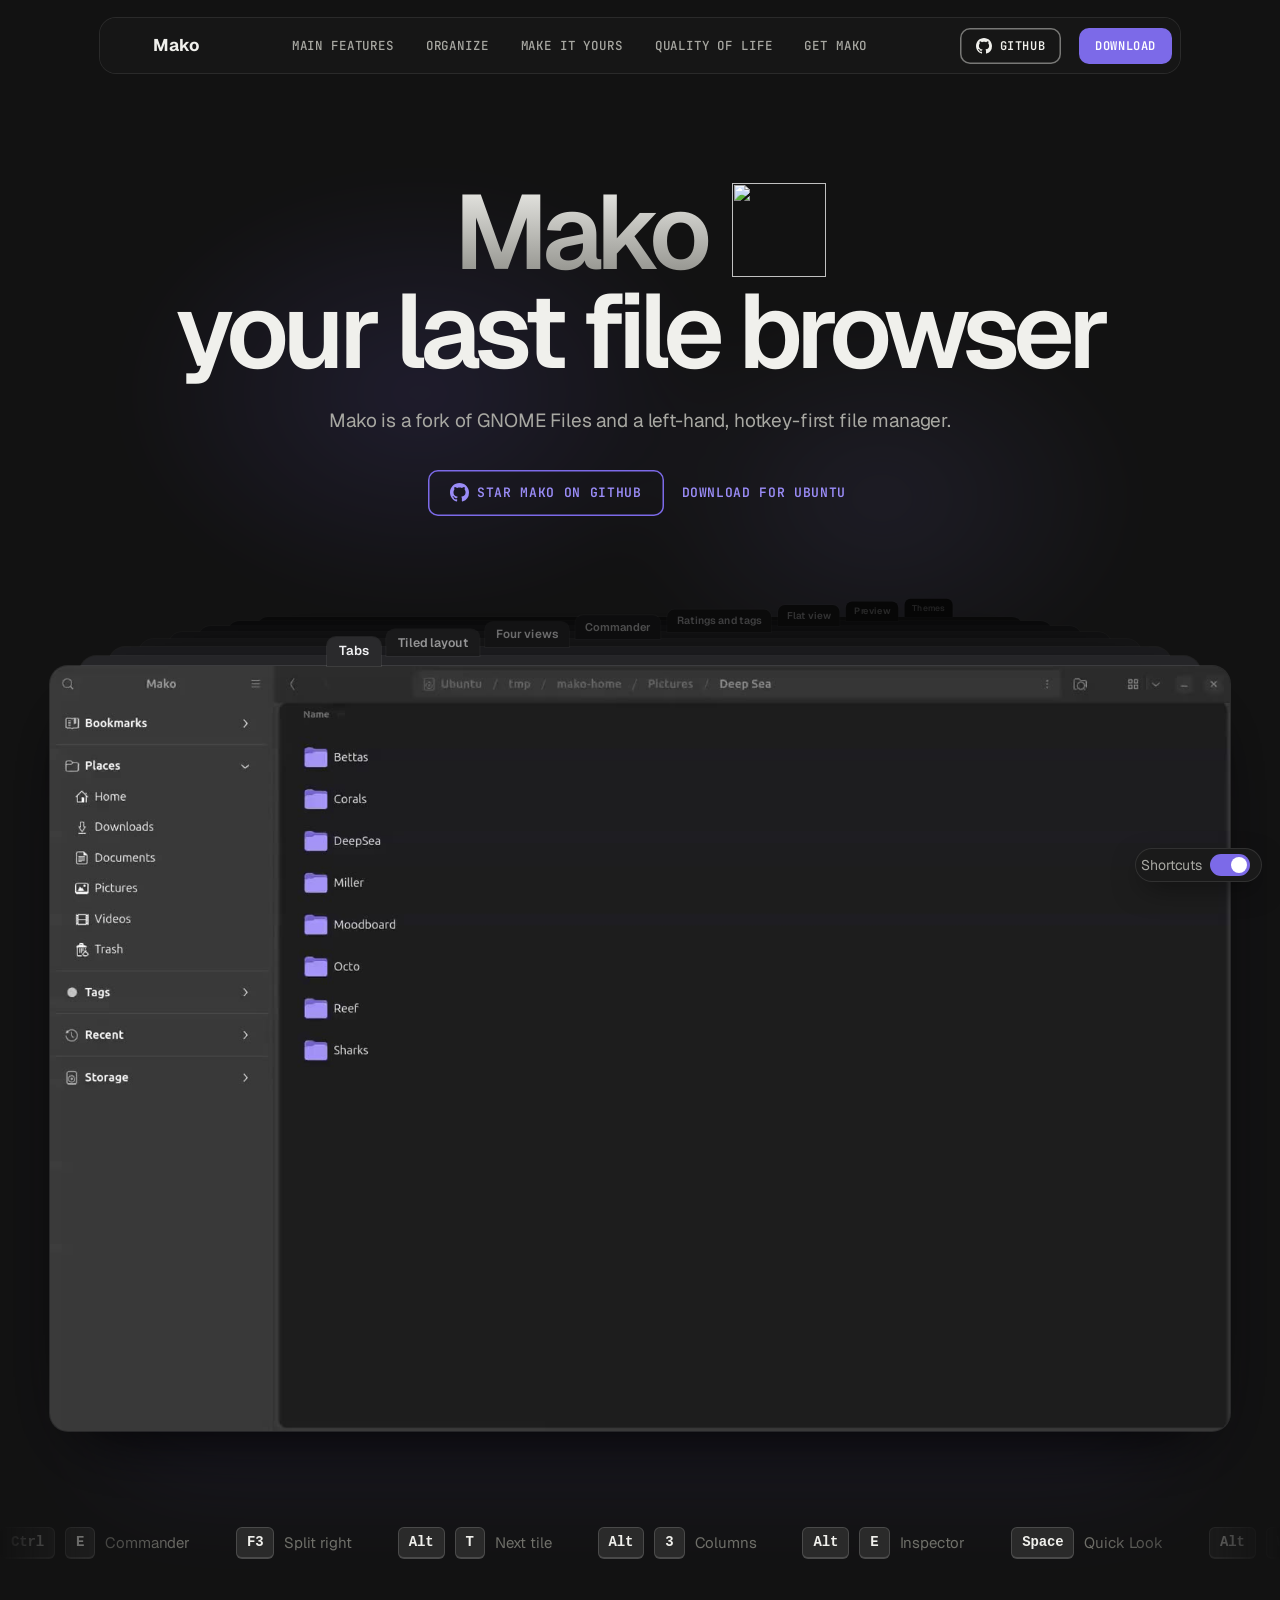
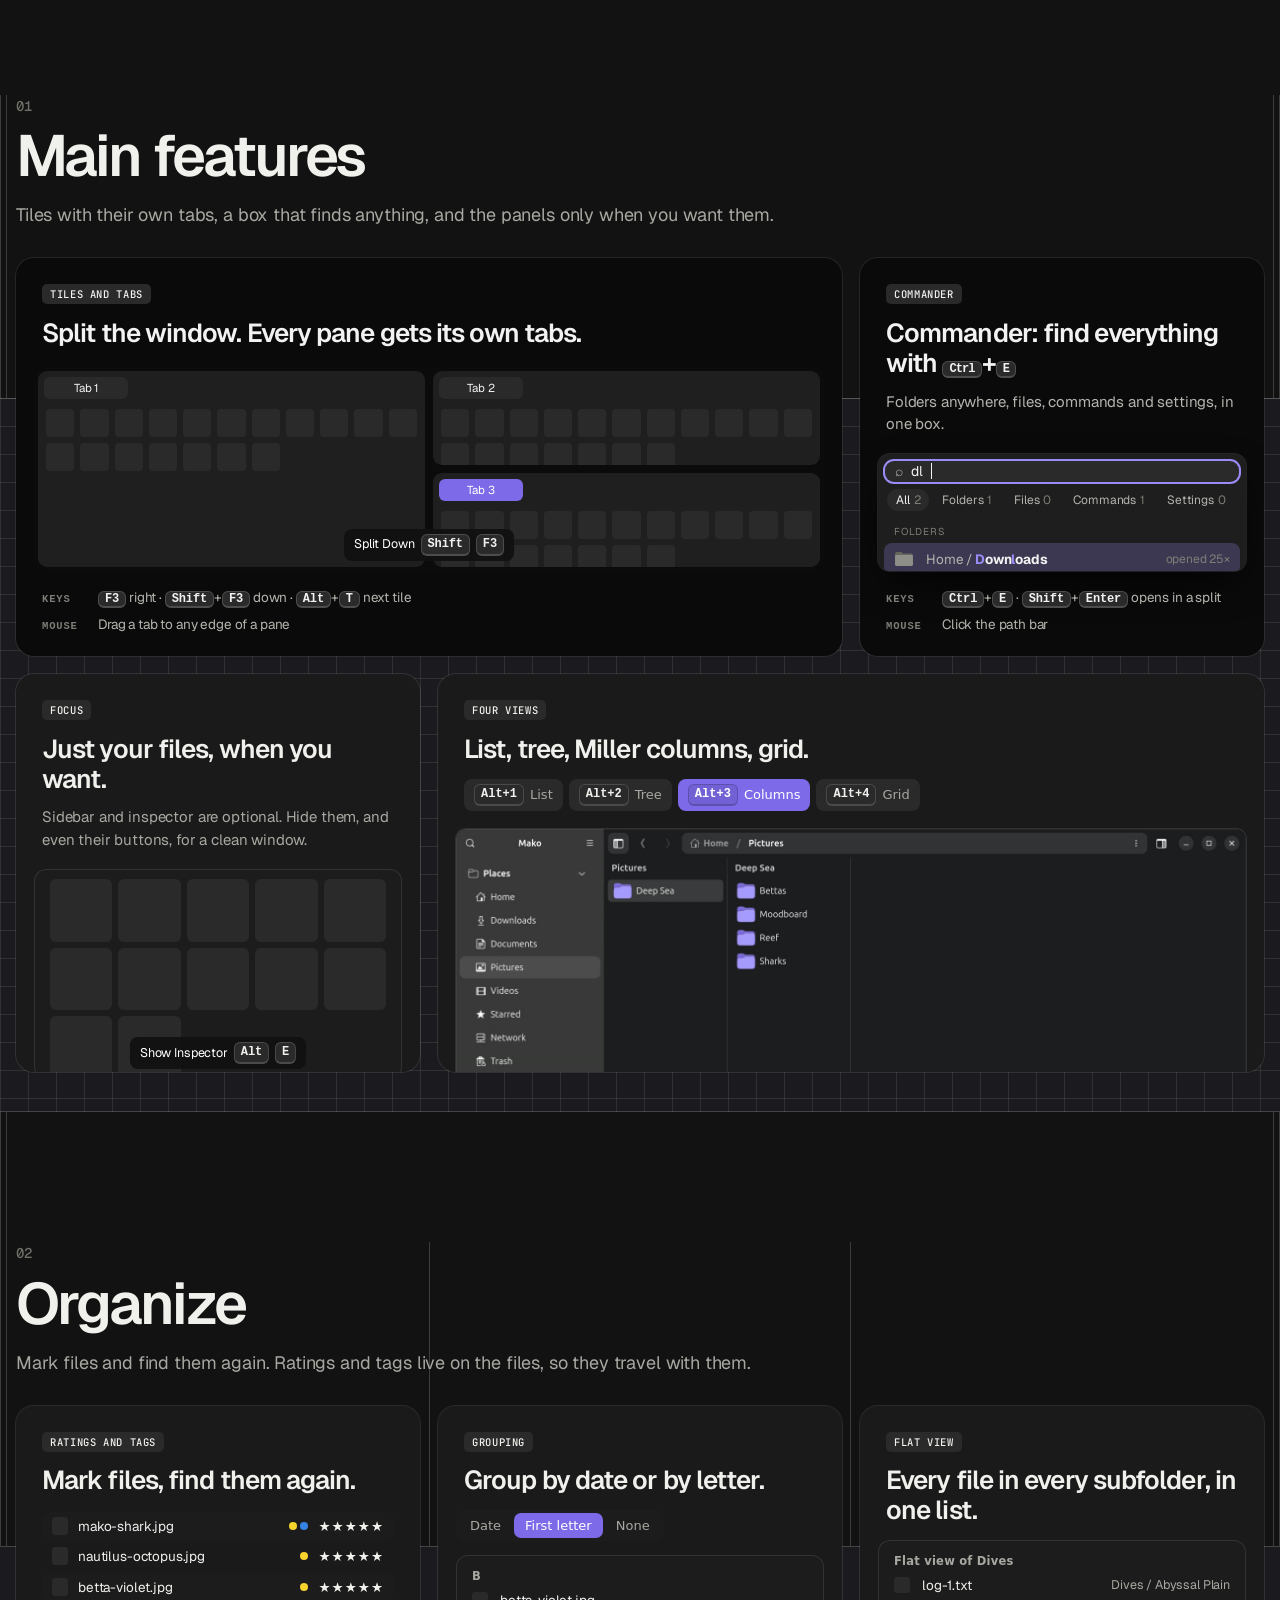
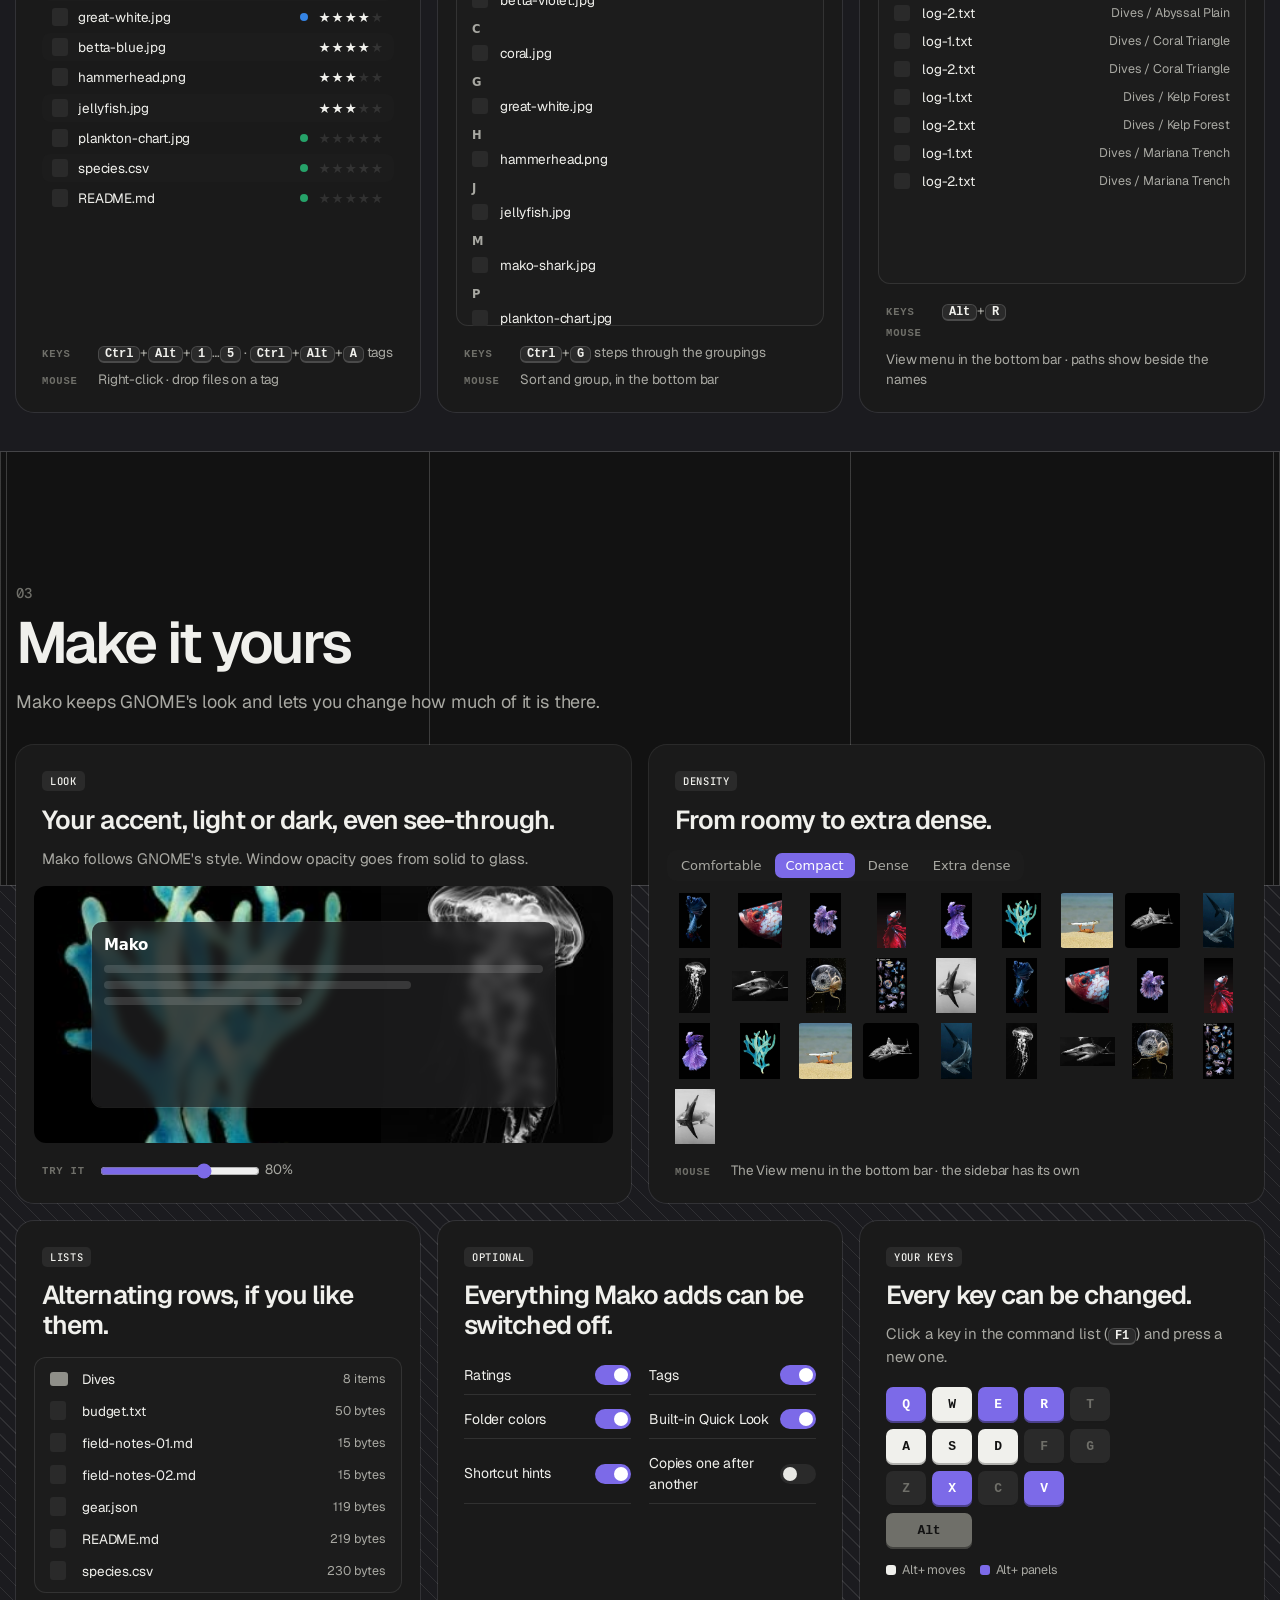
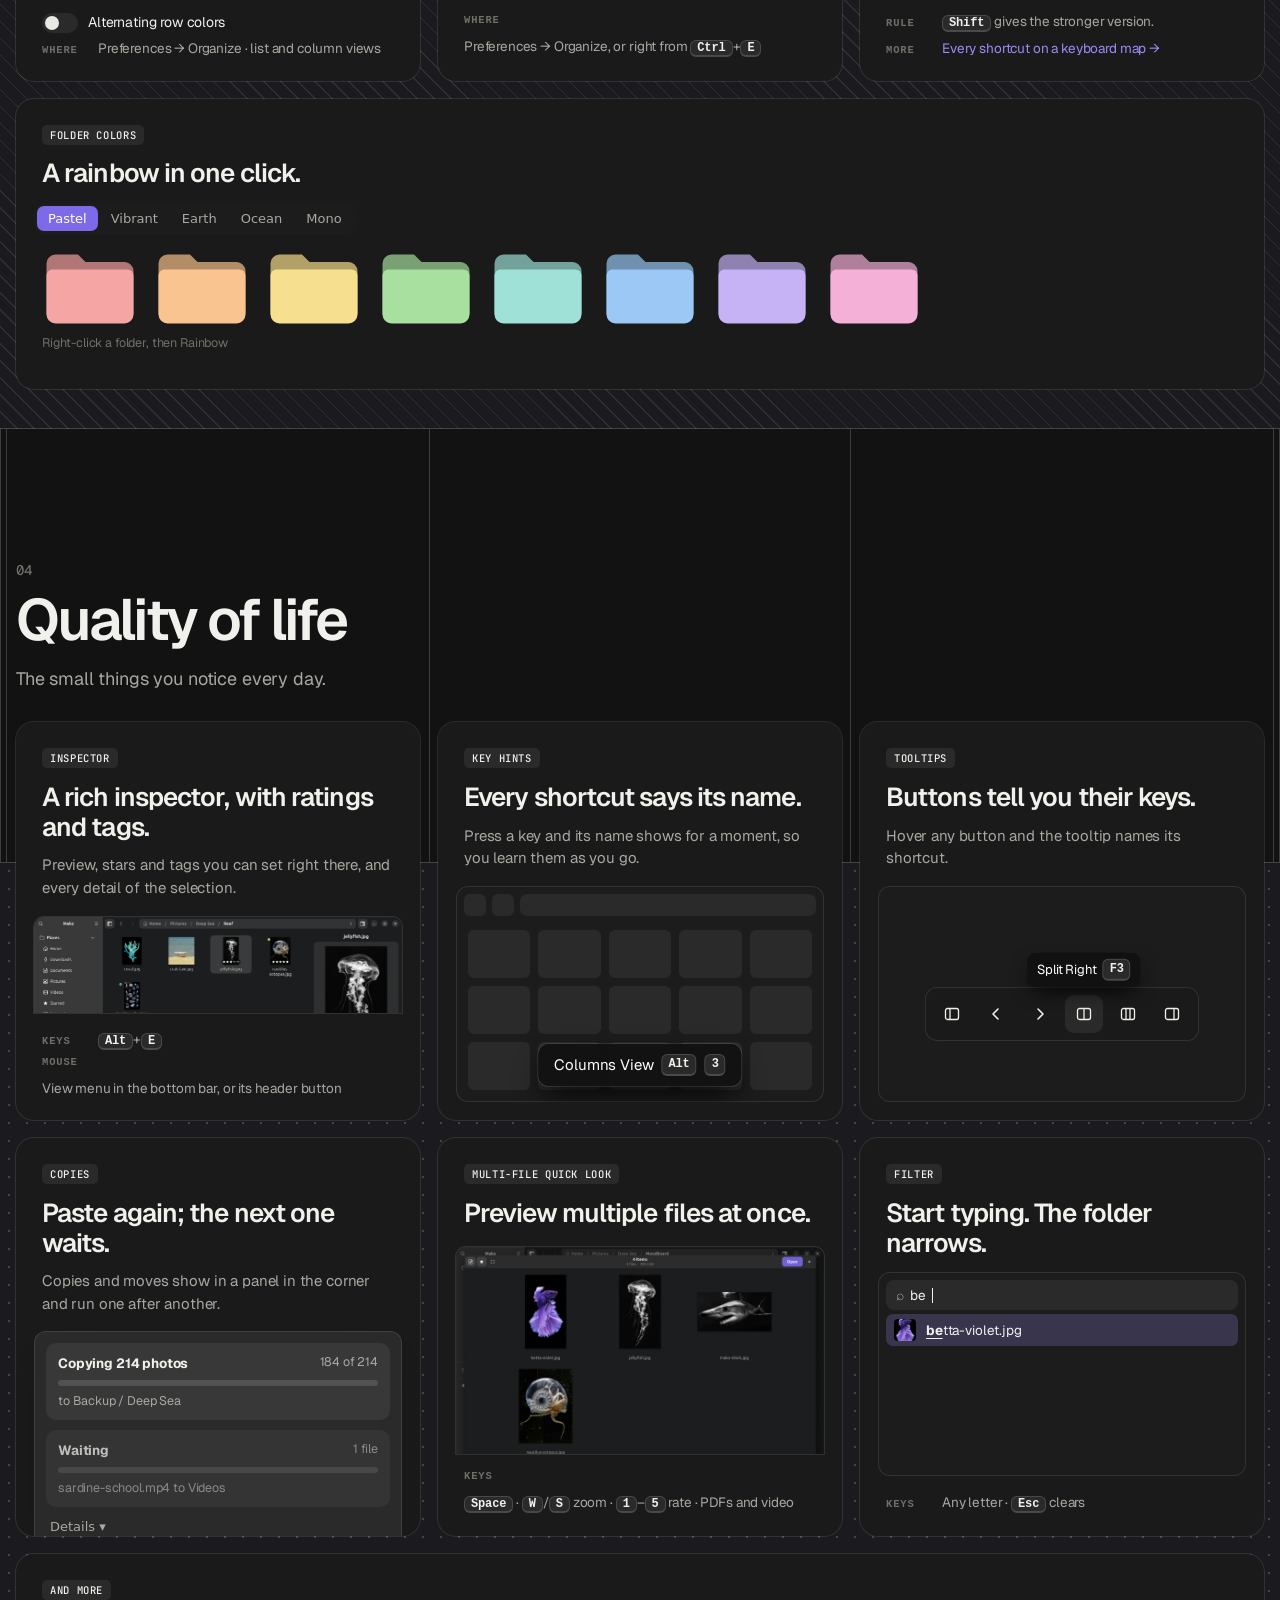
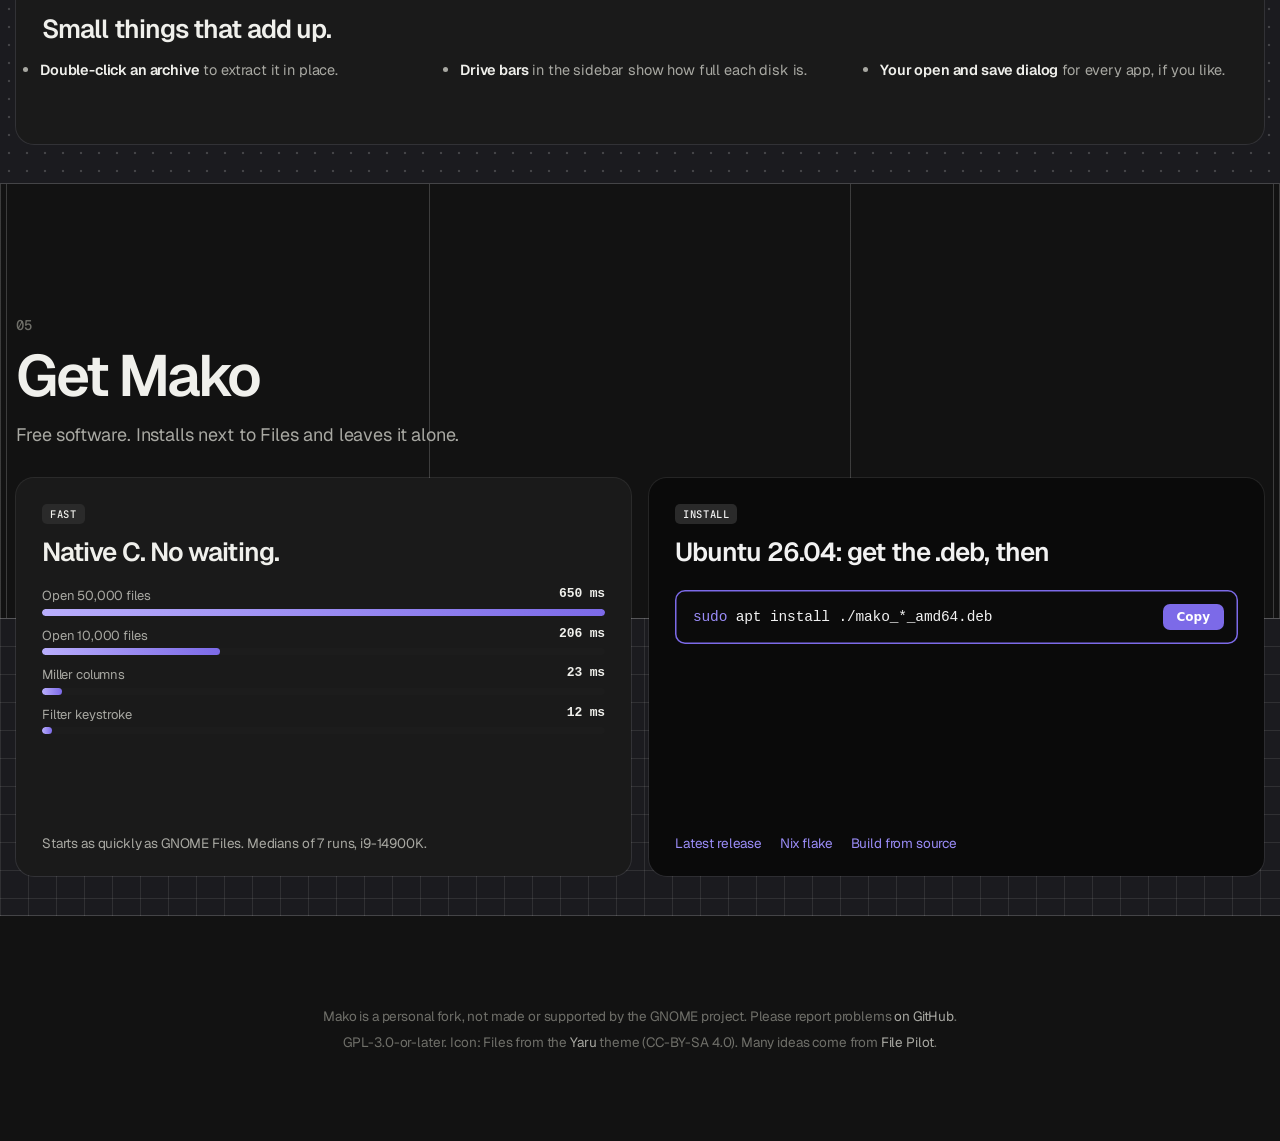
==== commit b9d604e5: "Website: purple GitHub and install buttons, shorter hero line Co-Authored-By: Claude Opus 5.5 <norep" ====
--- a/docs/index.html
+++ b/docs/index.html
@@ -186,6 +186,11 @@
 .cmd { display: flex; align-items: center; gap: 10px; margin: 16px 26px 0; padding: 10px 12px; border-radius: 10px; background: var(--sunk); font: 500 13.5px var(--mono); }
 .cmd code { flex: 1; overflow-x: auto; white-space: nowrap; }
 .cmd button { border: 0; background: var(--raised); color: var(--fg); border-radius: 7px; padding: 4px 10px; font: 700 12px var(--font); cursor: pointer; }
+/* Install: the command box is outlined in the accent, with sudo and the Copy button in it too. */
+#install .cmd { margin-top: 22px; padding: 14px 14px 14px 18px; font-size: 14.5px; box-shadow: inset 0 0 0 1.5px var(--accent-bg); }
+#install .cmd .su { color: var(--accent); }
+#install .cmd button { background: var(--accent-bg); color: var(--on-accent); padding: 6px 14px; }
+#install .cmd button:hover { filter: brightness(1.12); }
 .small { display: flex; gap: 18px; flex-wrap: wrap; padding: 14px 26px 22px; margin-top: auto; font-size: 13.5px; }
 
 .foot { margin-top: 26px; color: var(--faint); font-size: 13.5px; display: grid; gap: 6px; }
@@ -520,13 +525,15 @@
 .h1icon { display: inline-block; width: .9em; height: .9em; margin-left: .18em; vertical-align: -.08em; }
 .hx .cta .btn.primary { background: none; color: var(--accent); padding: 0 6px; }
 .hx .cta .btn.primary:hover { filter: none; text-decoration: underline; text-underline-offset: 4px; }
-/* GitHub links: an outlined pill in the nav, a bright pill in the hero. */
+/* GitHub links: purple outlined buttons in the nav and the hero. */
 .btn .ghi { width: 16px; height: 16px; flex: none; }
 .btn.lg .ghi { width: 19px; height: 19px; }
 .nav .btn.gh { margin-right: 8px; }
+:root .nav .btn.ghost.gh { background: transparent; color: var(--fg); box-shadow: inset 0 0 0 1.5px color-mix(in srgb, var(--fg) 45%, transparent); }
+:root .nav .btn.ghost.gh:hover { background: color-mix(in srgb, var(--fg) 8%, transparent); }
 .hx .cta { align-items: center; }
-.hx .cta .btn.ghhero { background: var(--fg); color: var(--bg); }
-.hx .cta .btn.ghhero:hover { background: var(--fg); filter: brightness(.9); }
+.hx .cta .btn.ghhero { background: transparent; color: var(--accent); box-shadow: inset 0 0 0 1.5px var(--accent-bg); }
+.hx .cta .btn.ghhero:hover { background: var(--accent-soft); }
 /* Hero floaters: folders and files drifting beside the headline, nearer ones bigger, sharper and quicker to follow the mouse. */
 .hfloat { position: absolute; z-index: -1; left: 50%; top: 0; width: min(1440px, 100vw); height: 700px; transform: translateX(-50%); pointer-events: none; overflow: hidden; --mx: 0; --my: 0;
   mask-image: linear-gradient(transparent, #000 18%, #000 92%, transparent); }
@@ -586,7 +593,7 @@
 
   <section class="hx"><div class="hxlines" aria-hidden="true"></div><div class="hfloat" id="hfloat" aria-hidden="true"></div>
     <h1><span>Mako</span><img class="h1icon" src="media/mako.png" alt=""><br>your last file browser</h1>
-    <p>Mako is a fork of GNOME Files with tiles that have their own tabs, four views and a menu that finds anything. Keyboard or mouse, it shows you the key either way.</p>
+    <p>Mako is a fork of GNOME Files and a left-hand, hotkey-first file manager.</p>
     <div class="cta"><a class="btn gh lg ghhero" href="https://github.com/tommkotzu/mako"><svg class="ghi" viewBox="0 0 16 16" aria-hidden="true"><path fill="currentColor" d="M8 0C3.58 0 0 3.58 0 8c0 3.54 2.29 6.53 5.47 7.59.4.07.55-.17.55-.38 0-.19-.01-.82-.01-1.49-2.01.37-2.53-.49-2.69-.94-.09-.23-.48-.94-.82-1.13-.28-.15-.68-.52-.01-.53.63-.01 1.08.58 1.23.82.72 1.21 1.87.87 2.33.66.07-.52.28-.87.51-1.07-1.78-.2-3.64-.89-3.64-3.95 0-.87.31-1.59.82-2.15-.08-.2-.36-1.02.08-2.12 0 0 .67-.21 2.2.82.64-.18 1.32-.27 2-.27.68 0 1.36.09 2 .27 1.53-1.04 2.2-.82 2.2-.82.44 1.1.16 1.92.08 2.12.51.56.82 1.27.82 2.15 0 3.07-1.87 3.75-3.65 3.95.29.25.54.73.54 1.48 0 1.07-.01 1.93-.01 2.2 0 .21.15.46.55.38A8.013 8.013 0 0016 8c0-4.42-3.58-8-8-8z"/></svg>Star Mako on GitHub</a><a class="btn primary lg" href="https://github.com/tommkotzu/mako/releases/latest">Download for Ubuntu</a></div>
     <div class="stack" id="stack" aria-label="Mako screenshots">
       <figure data-l="Tabs"><video src="media/site/hero/tabs.mp4" poster="media/site/hero/tabs.jpg" muted playsinline preload="metadata"></video></figure>
@@ -792,7 +799,7 @@
     <!-- Install -->
     <section class="card win feat c3 r2" id="install">
       <div class="head"><div class="eyebrow">Install</div><h2>Ubuntu 26.04: get the .deb, then</h2></div>
-      <div class="cmd"><code>sudo apt install ./mako_*_amd64.deb</code><button id="copy">Copy</button></div>
+      <div class="cmd"><code><span class="su">sudo</span> apt install ./mako_*_amd64.deb</code><button id="copy">Copy</button></div>
       <div class="small"><a href="https://github.com/tommkotzu/mako/releases/latest">Latest release</a><a href="https://github.com/tommkotzu/mako#nixos-and-home-manager">Nix flake</a><a href="https://github.com/tommkotzu/mako#build-and-install">Build from source</a></div>
     </section>
     </div>
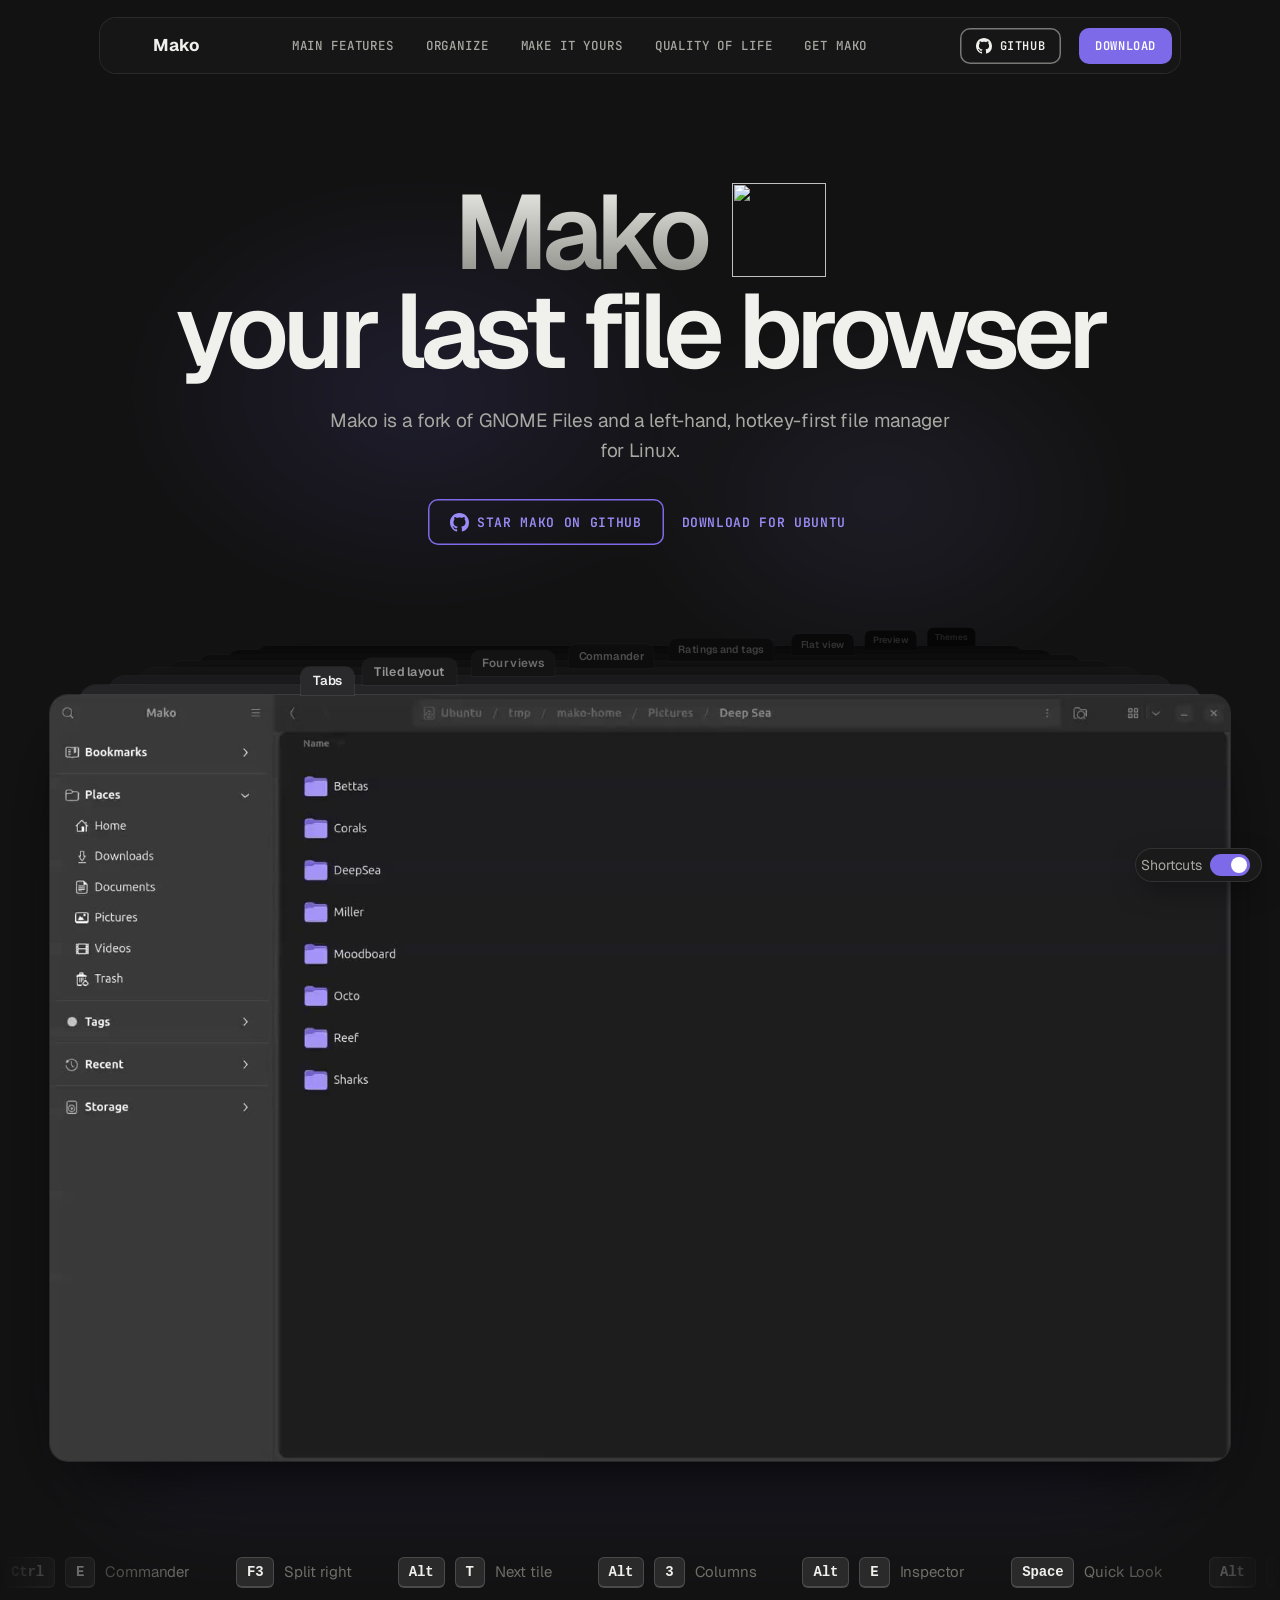
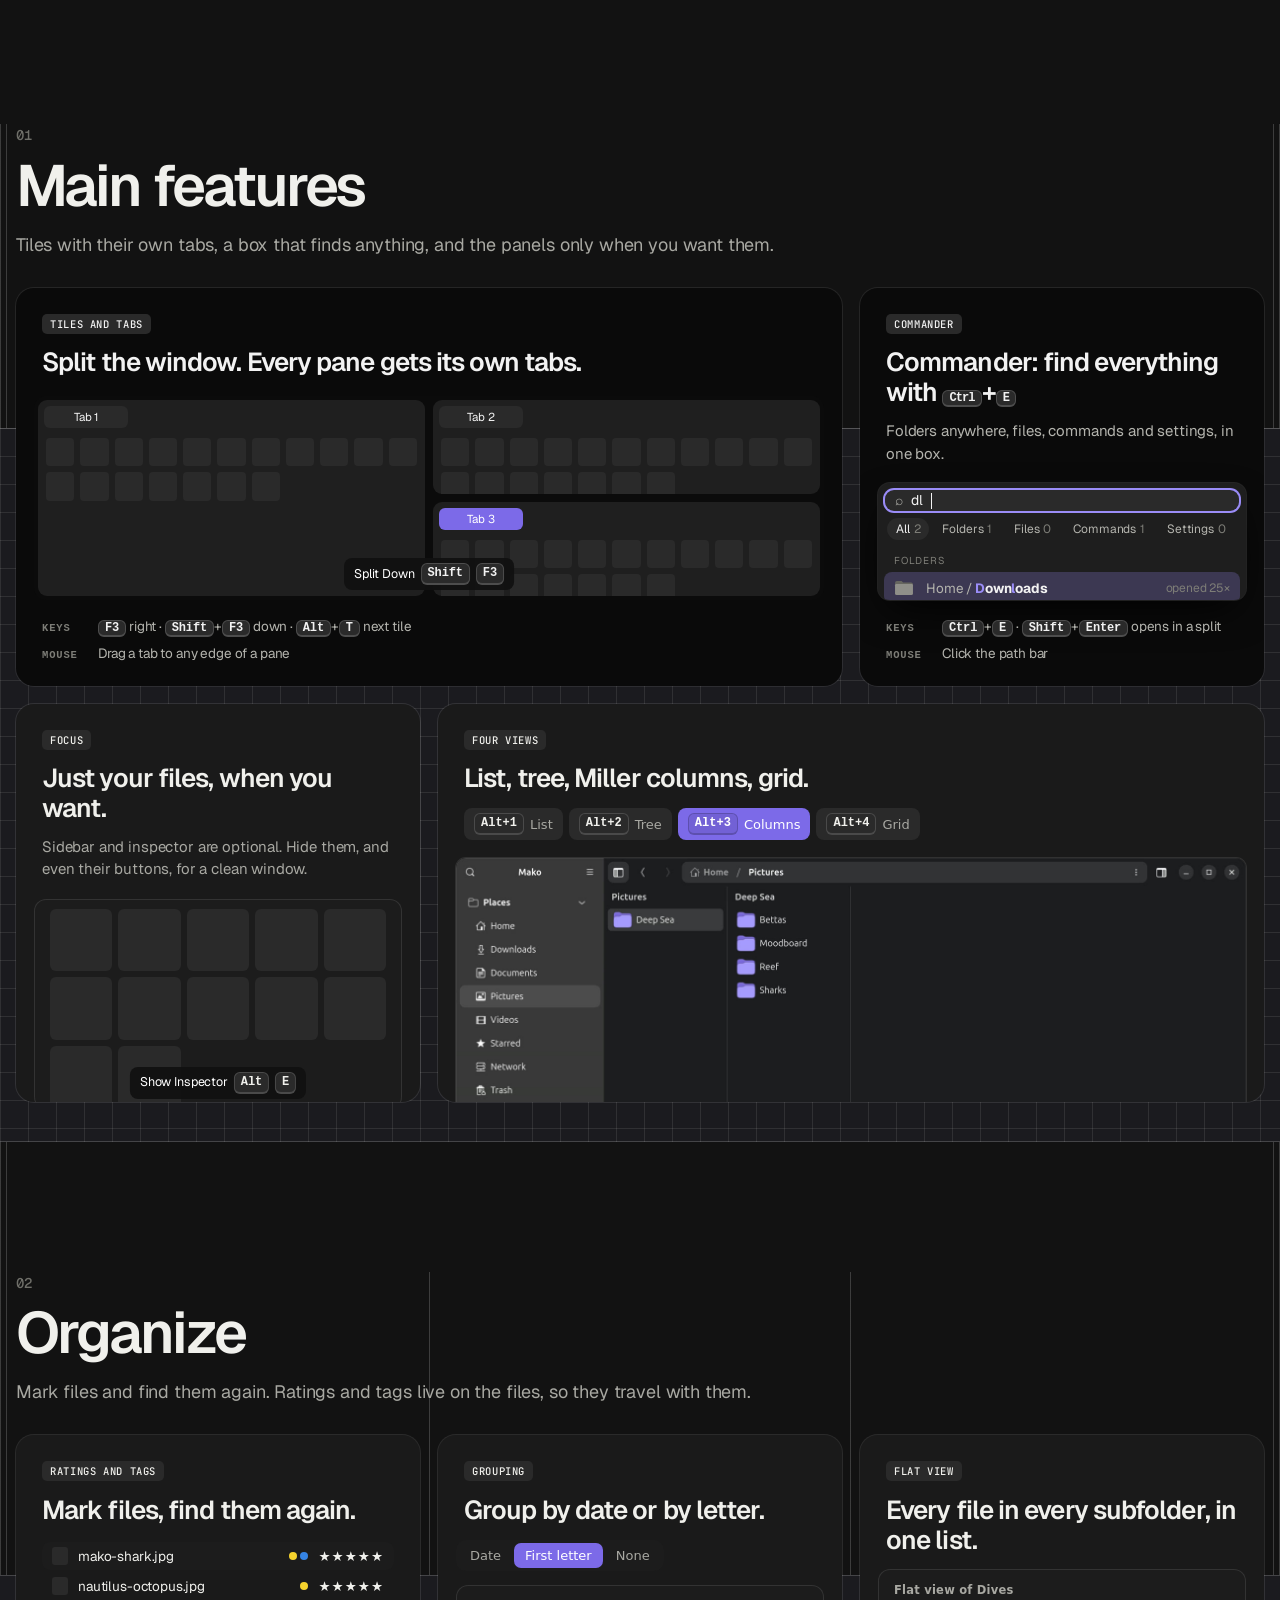
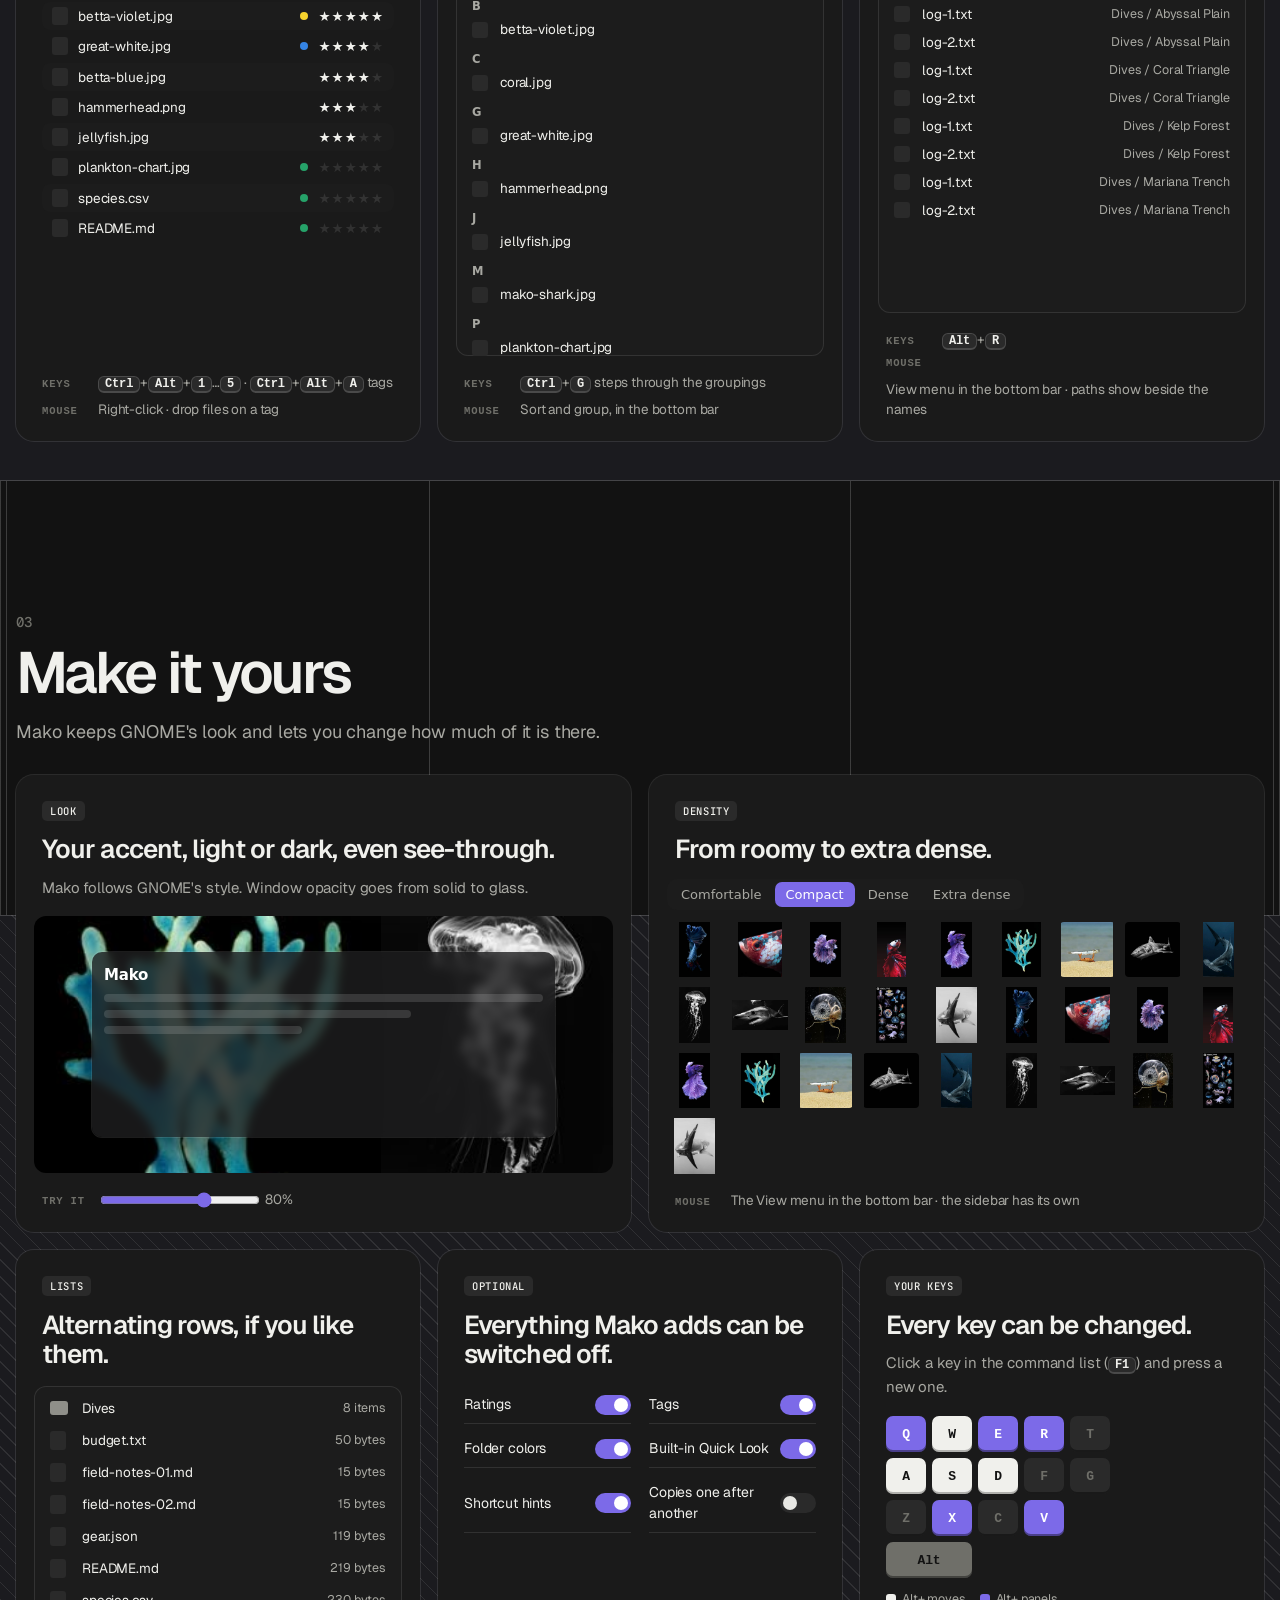
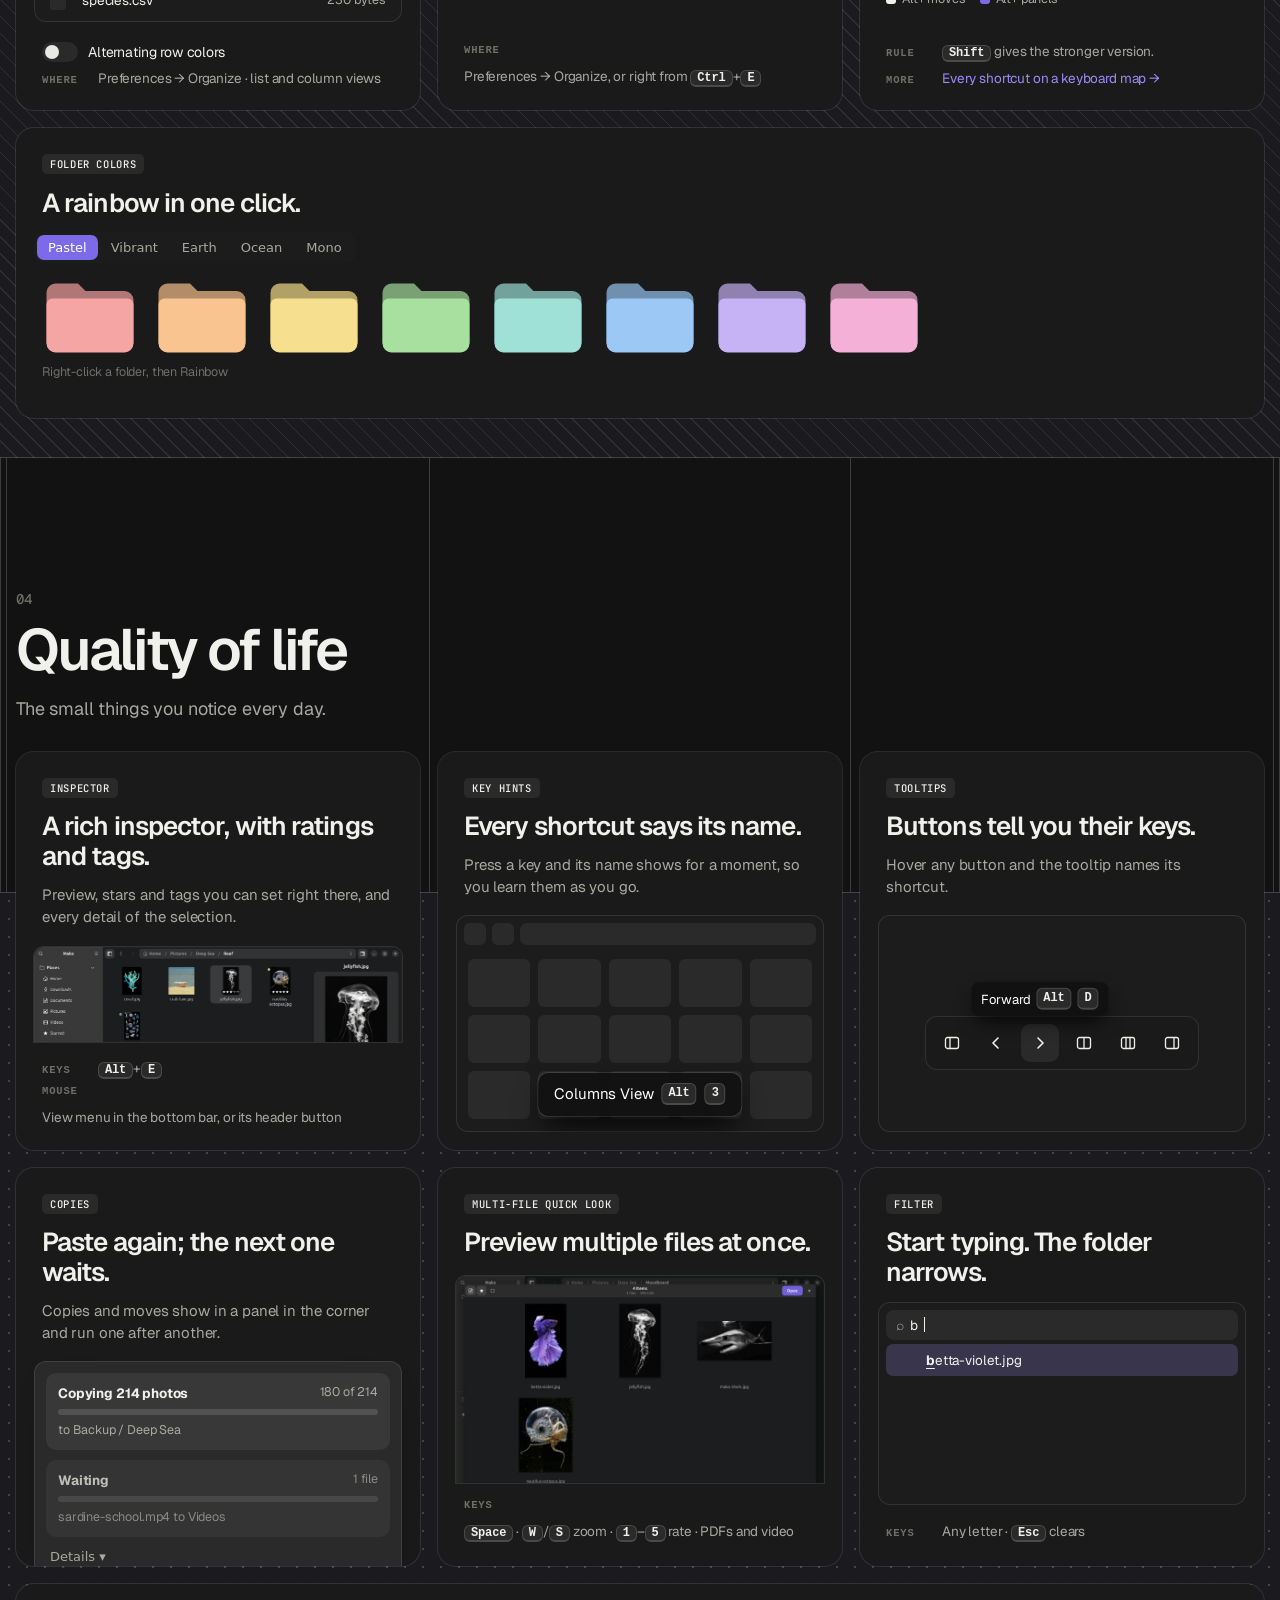
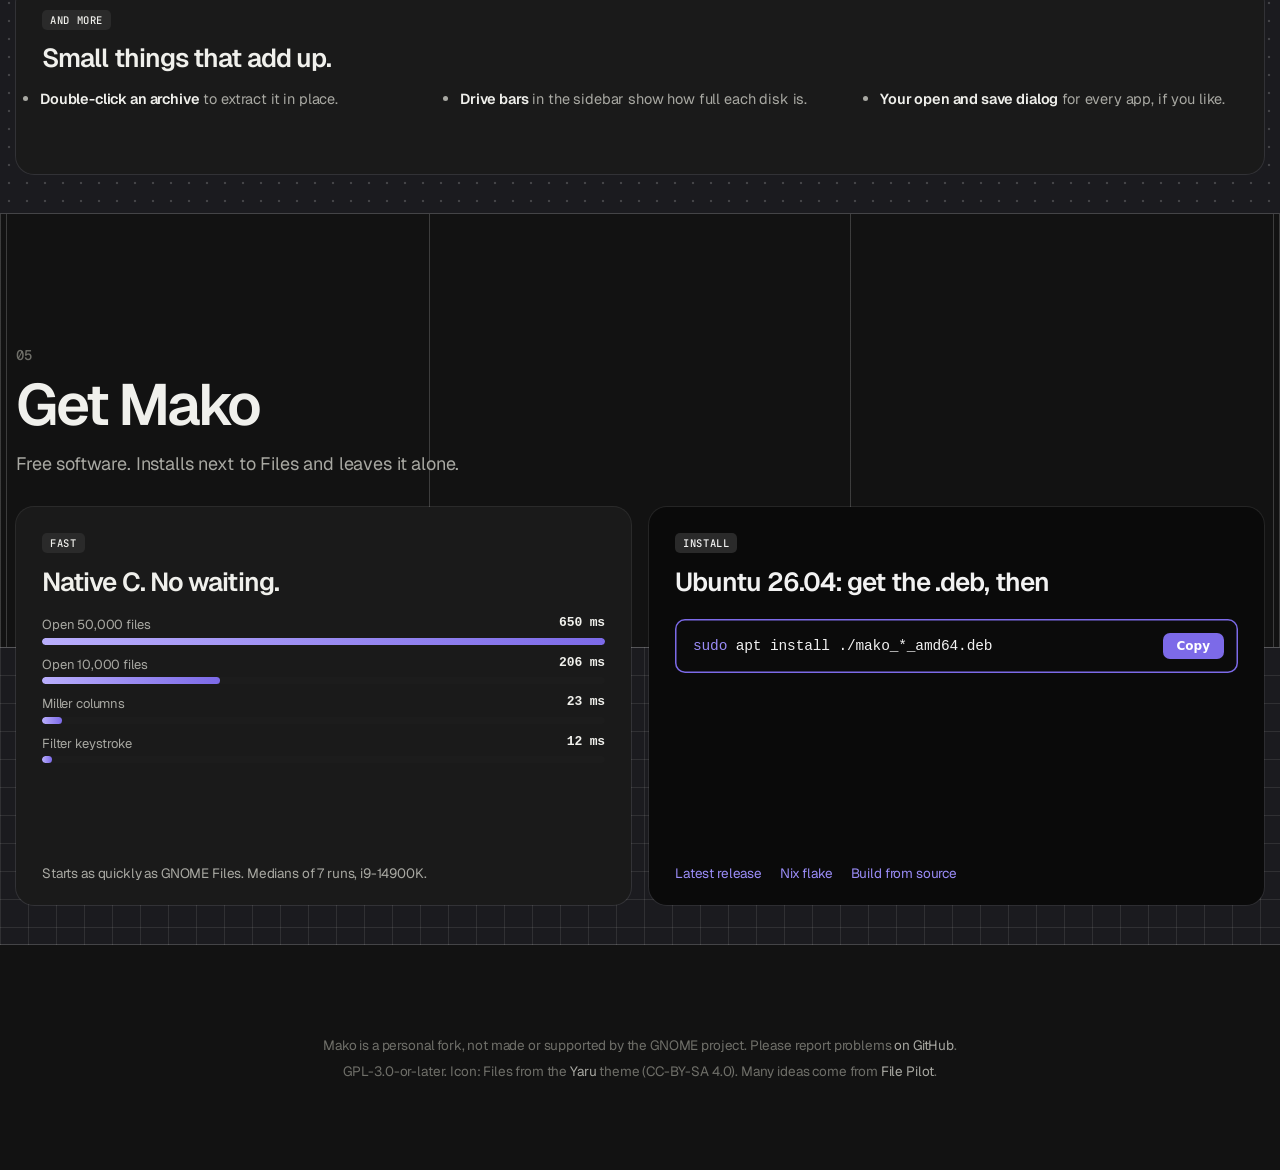
==== commit 57e44f51: "Website: search and link-preview metadata, sitemap Description, canonical URL, Open Graph/Twitter ca" ====
--- a/docs/index.html
+++ b/docs/index.html
@@ -3,7 +3,39 @@
 <head>
 <meta charset="utf-8">
 <meta name="viewport" content="width=device-width, initial-scale=1, viewport-fit=cover">
-<title>Mako File Manager</title>
+<title>Mako – a fast, keyboard-first file manager for Linux (GNOME Files fork)</title>
+<meta name="description" content="Mako is a free, open-source file manager for Linux and GNOME: a fork of Nautilus (GNOME Files) with split panes and tabs, Miller columns, a tree view, multi-file Quick Look, ratings and tags, and one-hand keyboard shortcuts. Download for Ubuntu.">
+<link rel="canonical" href="https://tommkotzu.github.io/mako/">
+<meta name="theme-color" content="#141416">
+<meta property="og:type" content="website">
+<meta property="og:site_name" content="Mako">
+<meta property="og:title" content="Mako – a fast, keyboard-first file manager for Linux">
+<meta property="og:description" content="A fork of GNOME Files (Nautilus) with split panes, Miller columns, Quick Look, ratings, tags and one-hand shortcuts.">
+<meta property="og:url" content="https://tommkotzu.github.io/mako/">
+<meta property="og:image" content="https://tommkotzu.github.io/mako/media/site/og.jpg">
+<meta property="og:image:width" content="1200">
+<meta property="og:image:height" content="630">
+<meta property="og:image:alt" content="Mako with the window split into panels, each with its own tabs">
+<meta name="twitter:card" content="summary_large_image">
+<script type="application/ld+json">
+{
+  "@context": "https://schema.org",
+  "@type": "SoftwareApplication",
+  "name": "Mako",
+  "alternateName": "Mako File Manager",
+  "description": "A fast, keyboard-first file manager for Linux: a fork of GNOME Files (Nautilus) with split panes and tabs, Miller columns, multi-file Quick Look, ratings and tags.",
+  "applicationCategory": "UtilitiesApplication",
+  "applicationSubCategory": "File manager",
+  "operatingSystem": "Linux",
+  "url": "https://tommkotzu.github.io/mako/",
+  "downloadUrl": "https://github.com/tommkotzu/mako/releases/latest",
+  "image": "https://tommkotzu.github.io/mako/media/site/og.jpg",
+  "license": "https://www.gnu.org/licenses/gpl-3.0.html",
+  "isBasedOn": "https://gitlab.gnome.org/GNOME/nautilus",
+  "sameAs": ["https://github.com/tommkotzu/mako"],
+  "offers": { "@type": "Offer", "price": "0", "priceCurrency": "USD" }
+}
+</script>
 <link rel="icon" href="media/mako.png">
 <link rel="stylesheet" href="https://fonts.googleapis.com/css2?family=Geist:wght@400;500;600;700&family=Geist+Mono:wght@500&family=Pixelify+Sans:wght@500;700&family=JetBrains+Mono:wght@400;600;700&family=Ubuntu+Sans:wght@400;500;700;800&family=Ubuntu+Sans+Mono:wght@500;700&display=swap">
 <style>
@@ -593,7 +625,7 @@
 
   <section class="hx"><div class="hxlines" aria-hidden="true"></div><div class="hfloat" id="hfloat" aria-hidden="true"></div>
     <h1><span>Mako</span><img class="h1icon" src="media/mako.png" alt=""><br>your last file browser</h1>
-    <p>Mako is a fork of GNOME Files and a left-hand, hotkey-first file manager.</p>
+    <p>Mako is a fork of GNOME Files and a left-hand, hotkey-first file manager for Linux.</p>
     <div class="cta"><a class="btn gh lg ghhero" href="https://github.com/tommkotzu/mako"><svg class="ghi" viewBox="0 0 16 16" aria-hidden="true"><path fill="currentColor" d="M8 0C3.58 0 0 3.58 0 8c0 3.54 2.29 6.53 5.47 7.59.4.07.55-.17.55-.38 0-.19-.01-.82-.01-1.49-2.01.37-2.53-.49-2.69-.94-.09-.23-.48-.94-.82-1.13-.28-.15-.68-.52-.01-.53.63-.01 1.08.58 1.23.82.72 1.21 1.87.87 2.33.66.07-.52.28-.87.51-1.07-1.78-.2-3.64-.89-3.64-3.95 0-.87.31-1.59.82-2.15-.08-.2-.36-1.02.08-2.12 0 0 .67-.21 2.2.82.64-.18 1.32-.27 2-.27.68 0 1.36.09 2 .27 1.53-1.04 2.2-.82 2.2-.82.44 1.1.16 1.92.08 2.12.51.56.82 1.27.82 2.15 0 3.07-1.87 3.75-3.65 3.95.29.25.54.73.54 1.48 0 1.07-.01 1.93-.01 2.2 0 .21.15.46.55.38A8.013 8.013 0 0016 8c0-4.42-3.58-8-8-8z"/></svg>Star Mako on GitHub</a><a class="btn primary lg" href="https://github.com/tommkotzu/mako/releases/latest">Download for Ubuntu</a></div>
     <div class="stack" id="stack" aria-label="Mako screenshots">
       <figure data-l="Tabs"><video src="media/site/hero/tabs.mp4" poster="media/site/hero/tabs.jpg" muted playsinline preload="metadata"></video></figure>
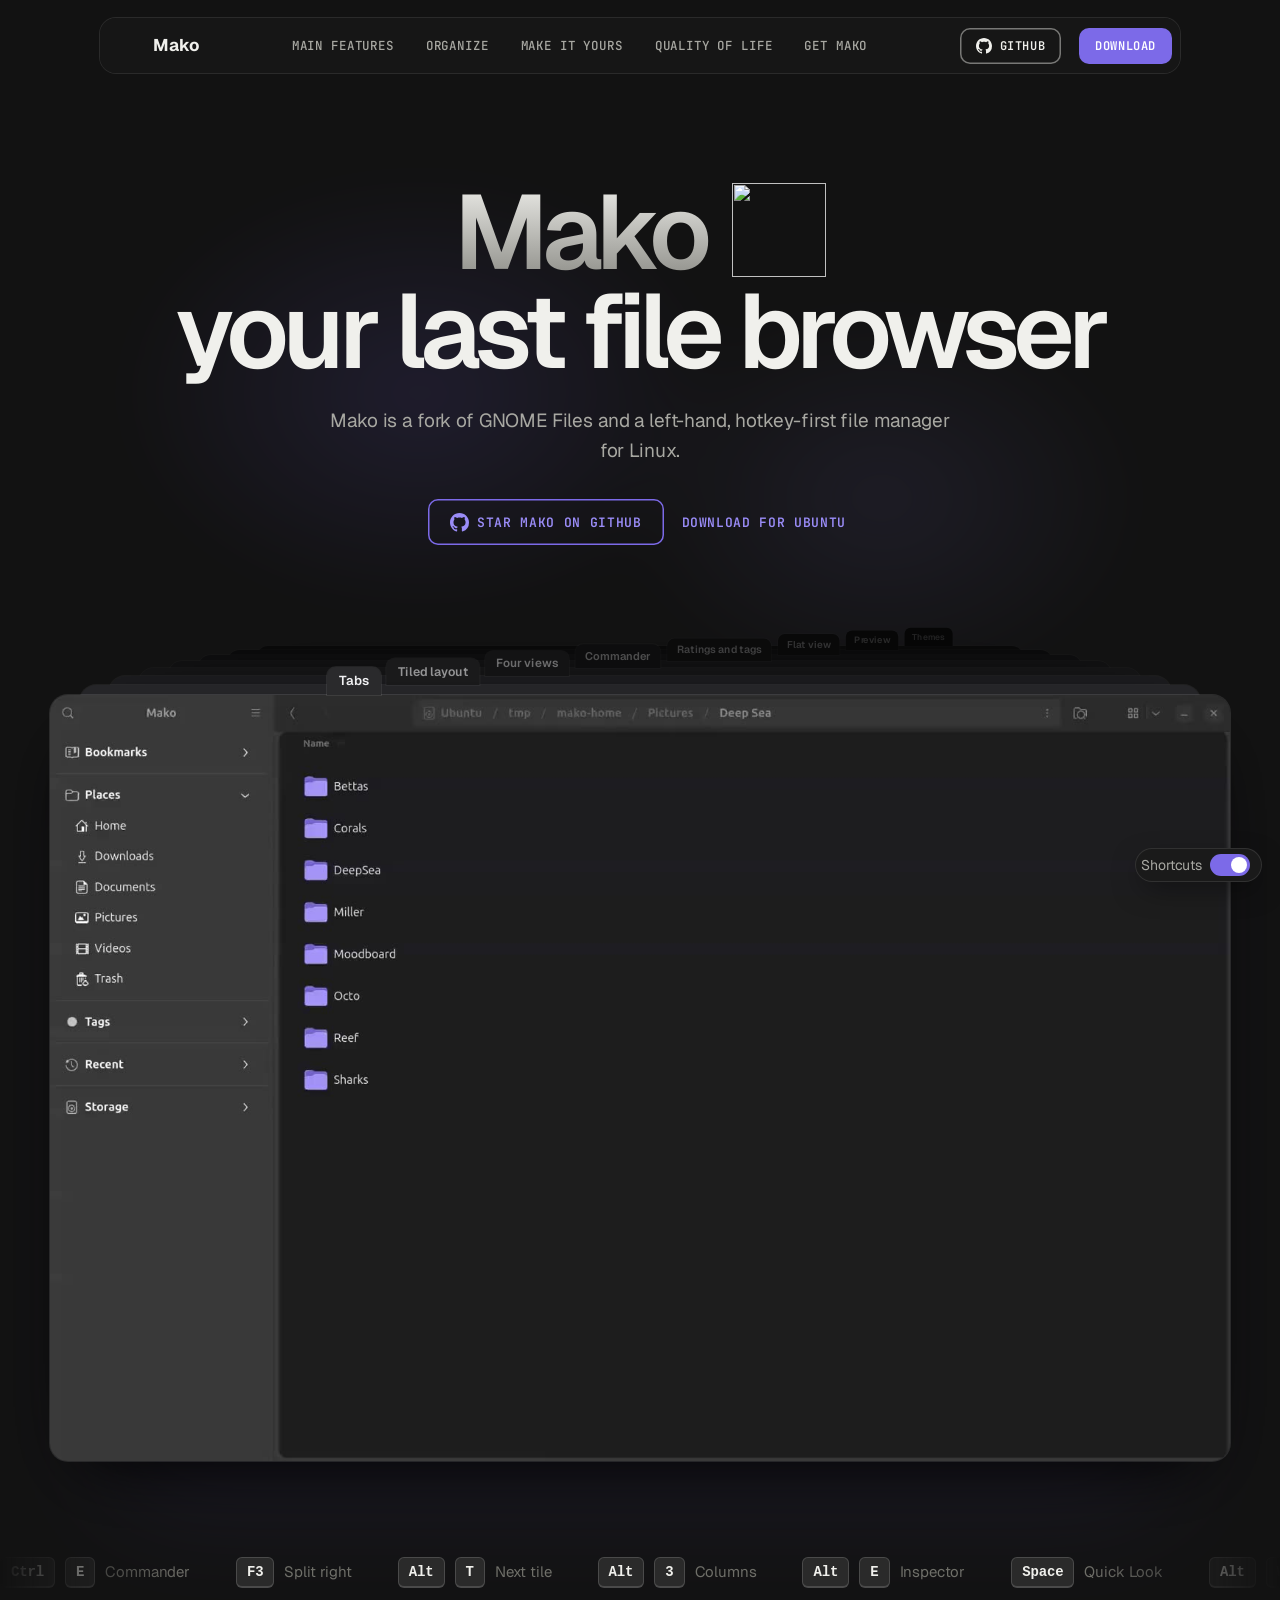
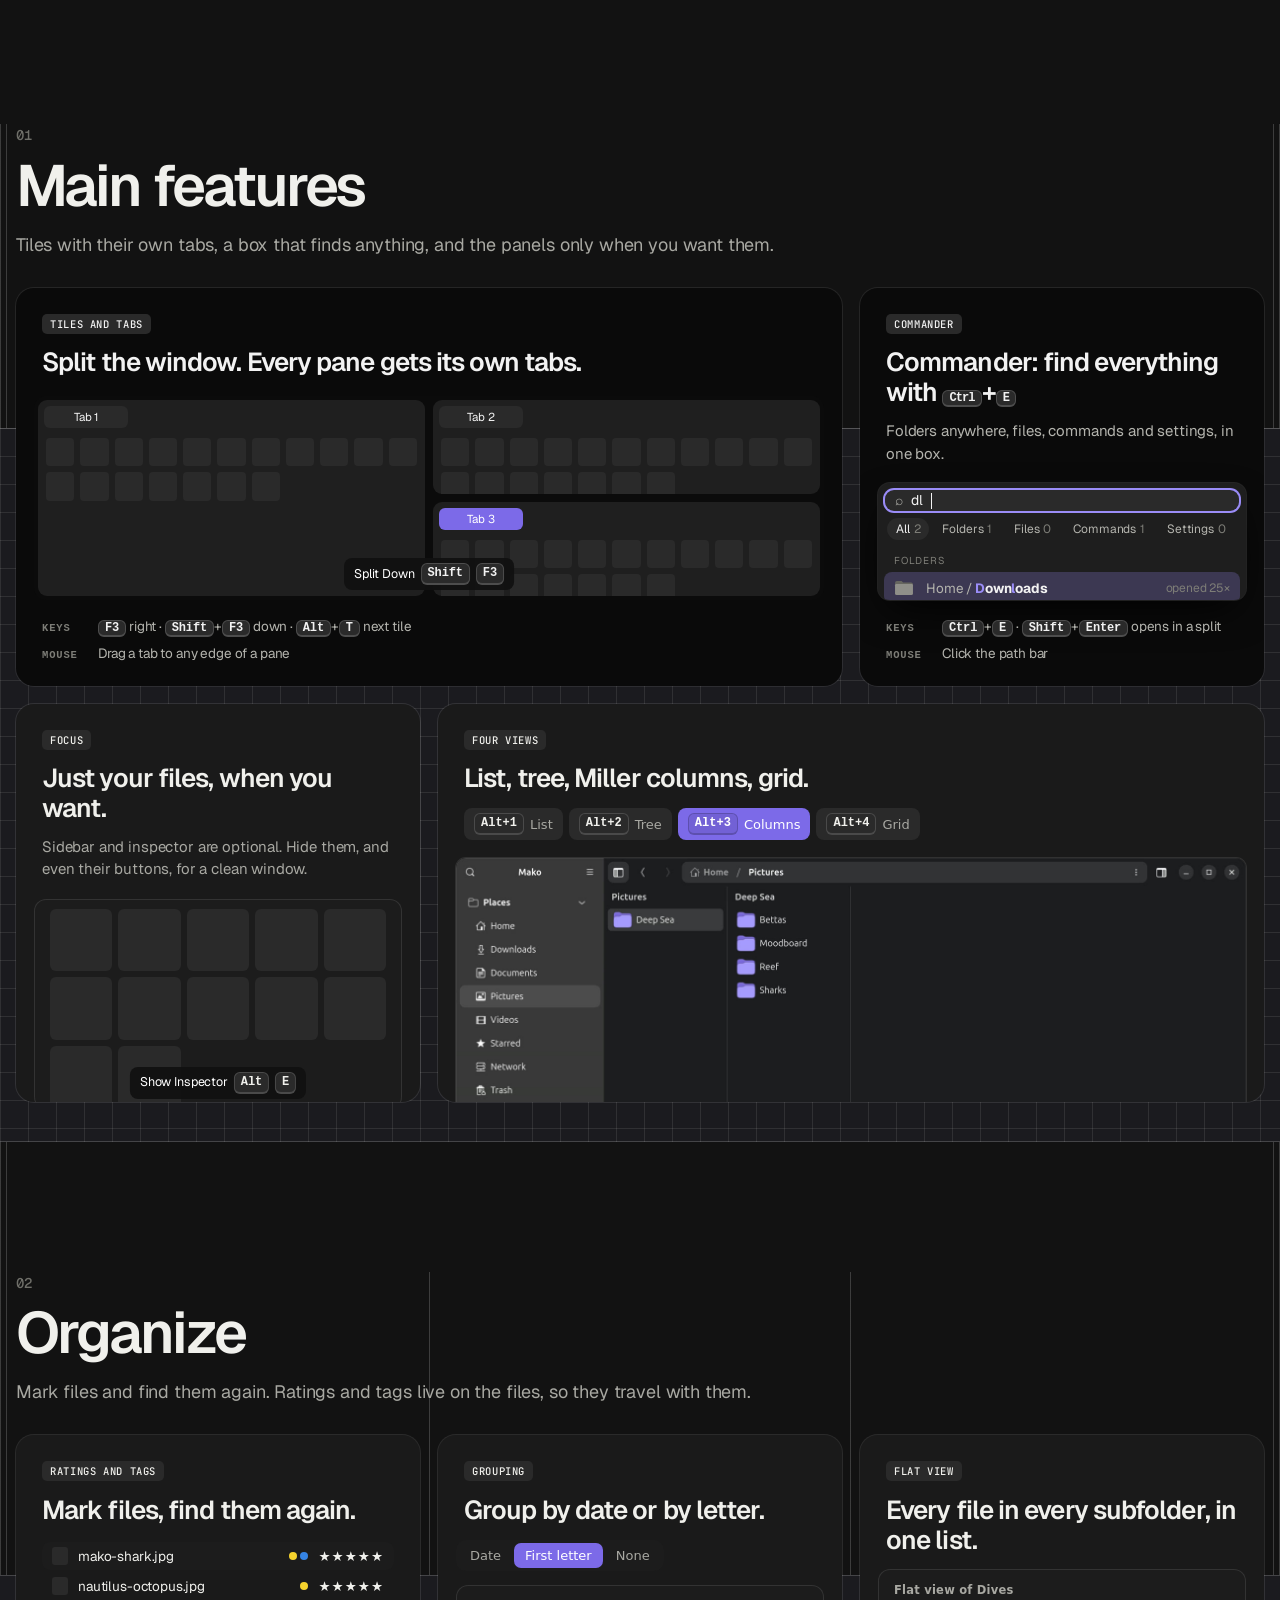
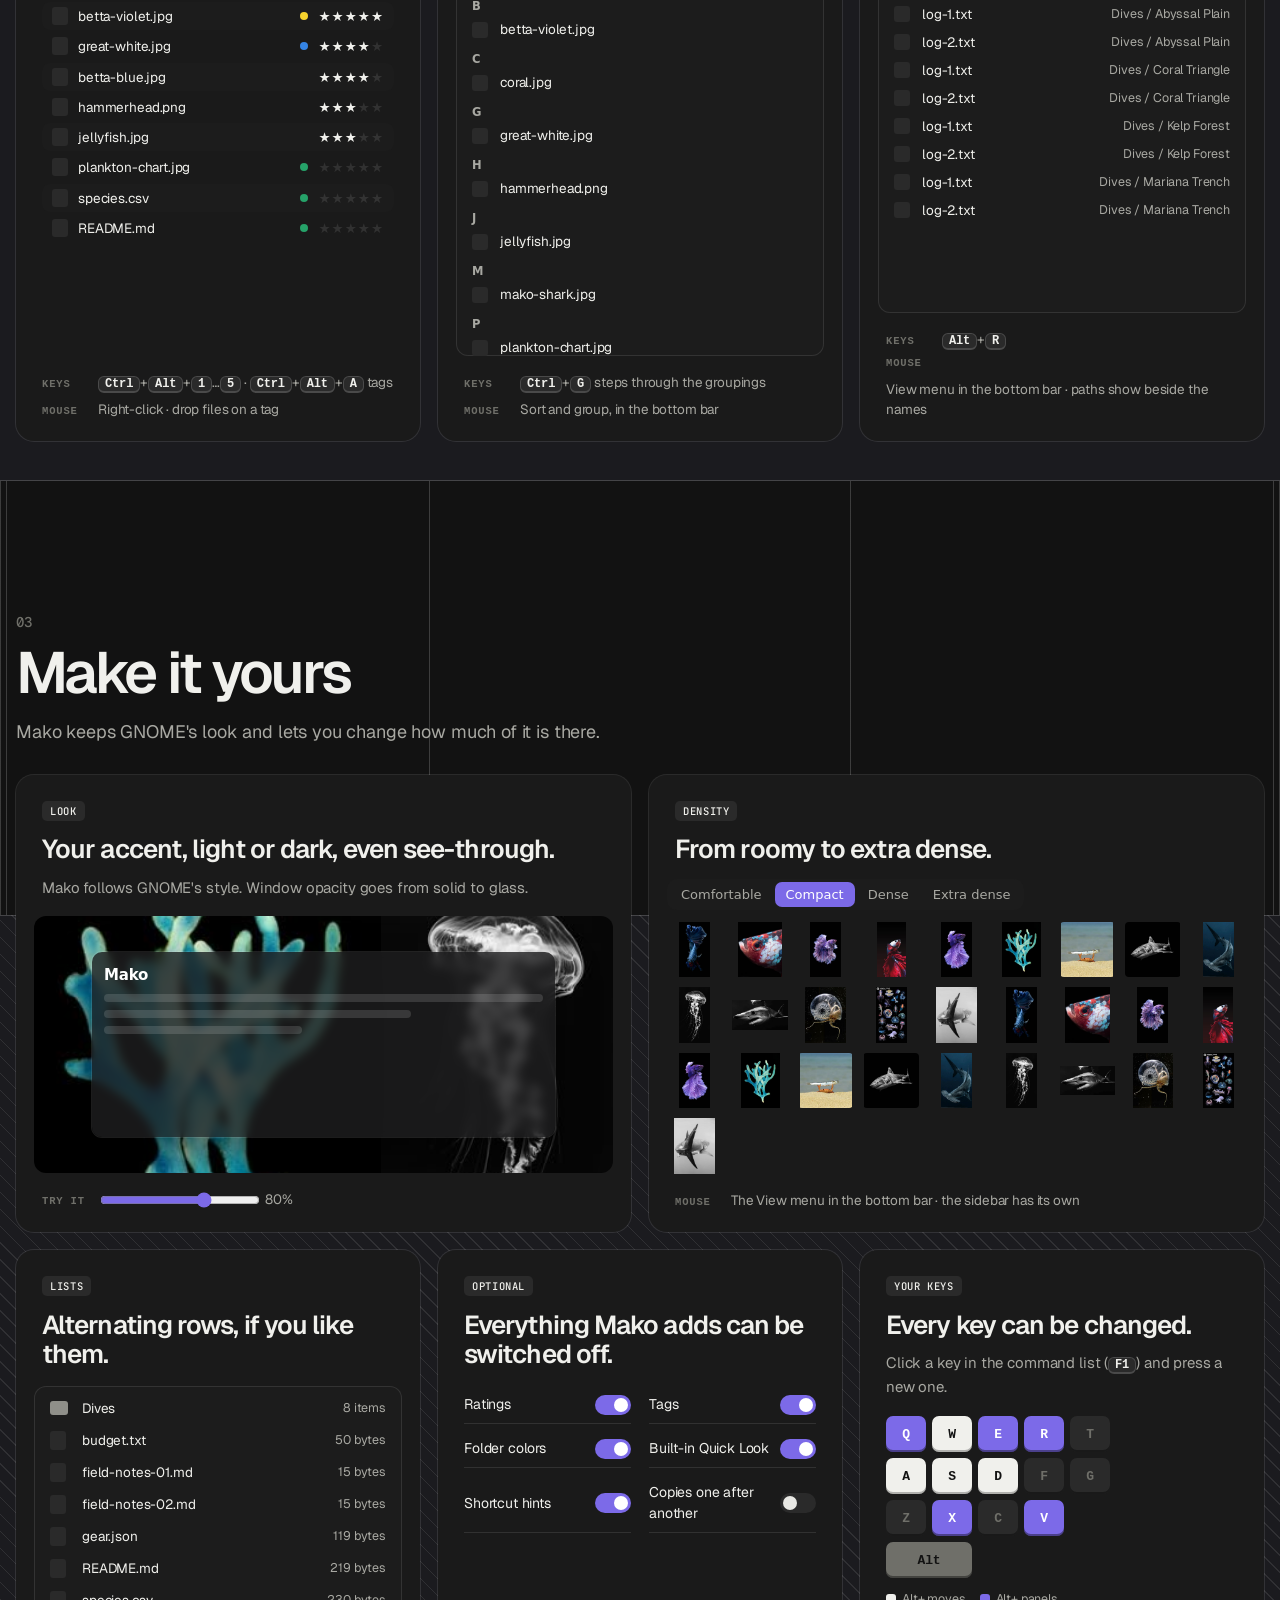
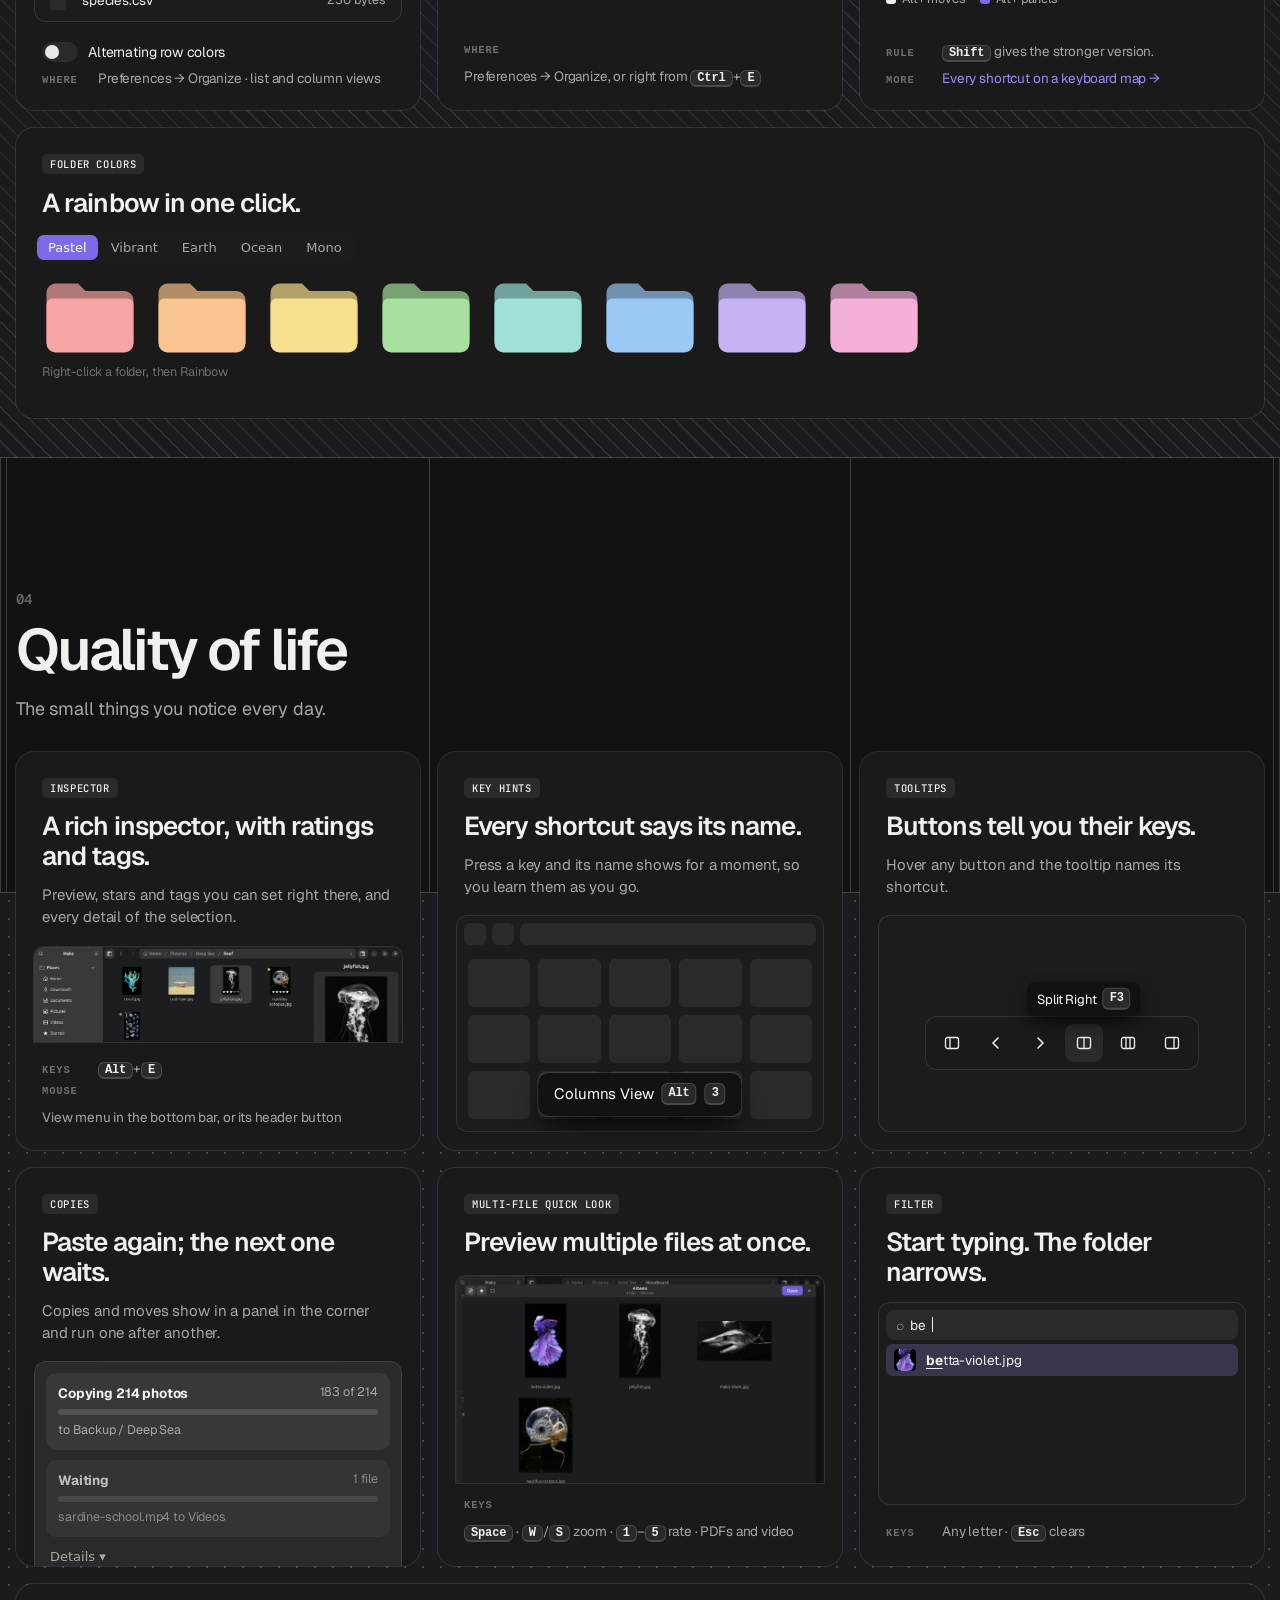
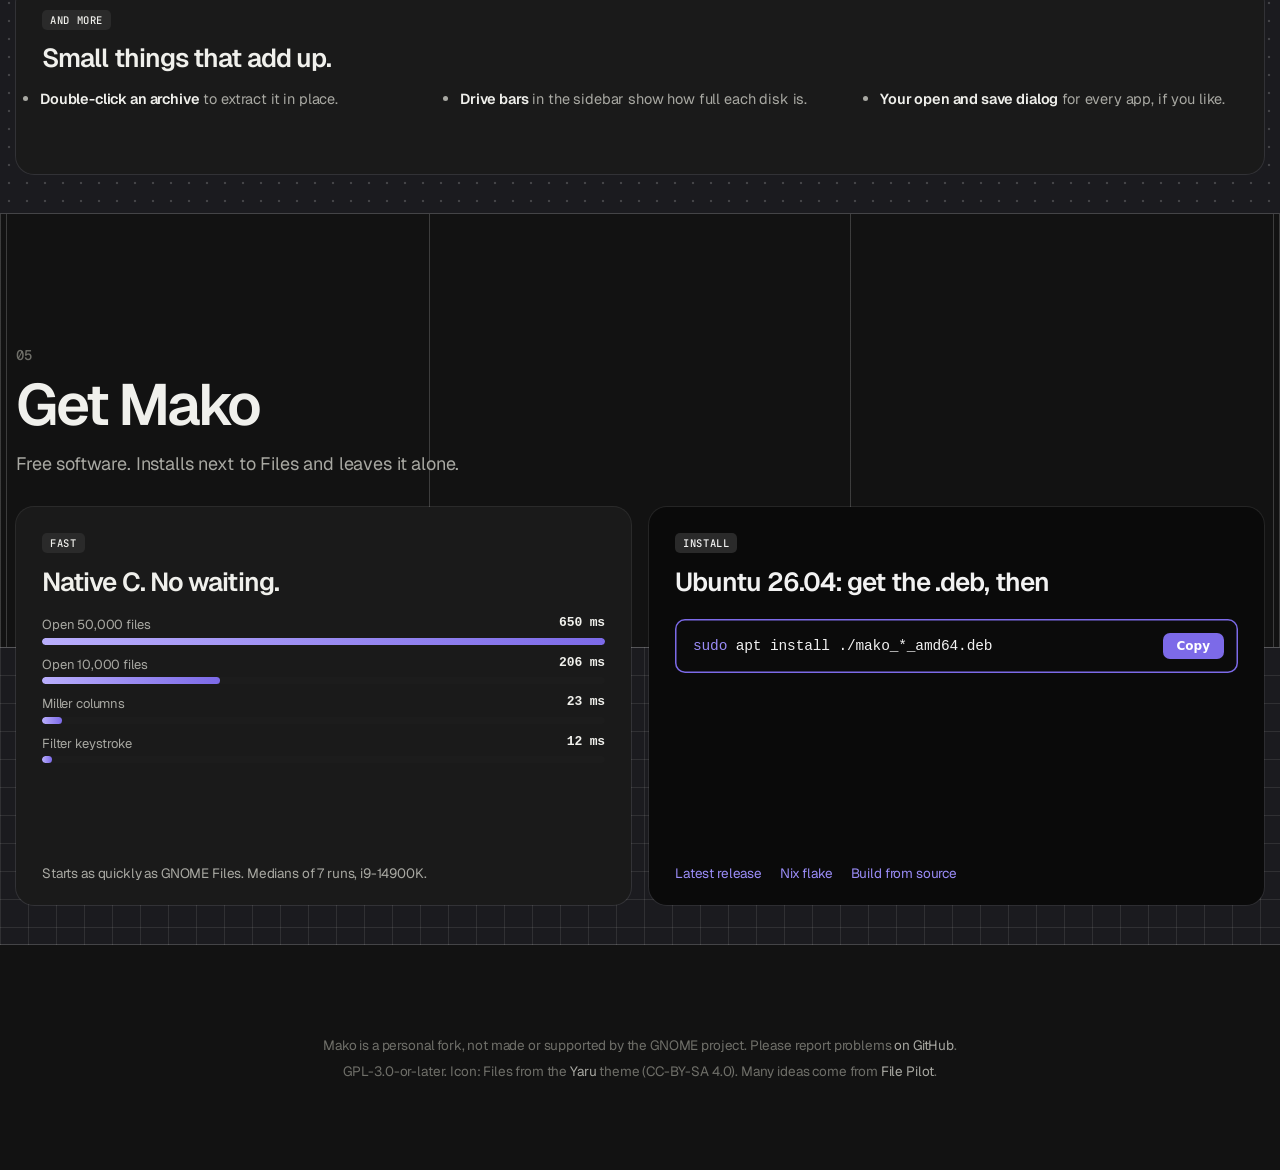
==== commit 90125a9e: "Website: smaller on tablets and phones Up to 980 px wide (and again up to 560 px) the headline, sect" ====
--- a/docs/index.html
+++ b/docs/index.html
@@ -612,6 +612,46 @@
 :root[data-style="mux"] .cat:last-of-type::before { bottom: 0; }
 :root[data-style="mux"] #main::before { background-size: 1px 100%, 1px 100%, 0 0, 0 0; }
 @media (max-width: 980px) { :root[data-style="mux"] .cat::before { background-size: 1px 100%, 1px 100%, 0 0, 0 0; } }
+/* Tablet and phone: everything a size down, the hero stack at most 80% wide. */
+@media (max-width: 980px) {
+  .hx { padding-top: 64px; }
+  .hx h1, :root[data-style="pixel"] .hx h1 { font-size: clamp(38px, 7.4vw, 64px); }
+  .hx > p { font-size: 16.5px; margin-top: 18px; }
+  .hx .cta { margin-top: 24px; }
+  .stack { max-width: 80%; margin-top: 84px; }
+  .stack figure, .stack figure img, .stack figure video { border-radius: 12px; }
+  .stack figure::after { font-size: 12px; padding: 3px 10px 4px; }
+  .marquee { margin-top: 48px; }
+  .sec, .cat:first-of-type .sec { margin: 72px 0 24px; }
+  .sec h2 { font-size: clamp(28px, 5vw, 40px); }
+  .sec p { font-size: 16px; }
+  .card h2, :root[data-style="pixel"] .card h2 { font-size: 21px; }
+  .card h2.big { font-size: clamp(26px, 4.4vw, 34px); }
+  .card { border-radius: 18px; }
+  .head { padding: 20px 20px 0; }
+  .ways { padding: 14px 20px 18px; font-size: 13px; }
+}
+@media (max-width: 560px) {
+  body { font-size: 14px; }
+  .hx { padding-top: 40px; }
+  .hx h1, :root[data-style="pixel"] .hx h1 { font-size: 36px; }
+  .hx > p { font-size: 15px; }
+  .btn.lg { height: 40px; padding: 0 18px; font-size: 14px; }
+  .stack { margin-top: 56px; }
+  .stack::before { filter: blur(36px); }
+  .marquee { margin-top: 36px; }
+  .sec, .cat:first-of-type .sec { margin: 52px 0 18px; }
+  .sec h2 { font-size: 27px; }
+  .sec p { font-size: 15px; margin-top: 10px; }
+  .card h2, :root[data-style="pixel"] .card h2 { font-size: 19px; }
+  .card h2.big { font-size: 25px; }
+  .card { border-radius: 16px; }
+  .head { padding: 16px 16px 0; }
+  .ways { padding: 12px 16px 16px; font-size: 12.5px; }
+}
+/* Too narrow for every label above the stack: only the front one's. */
+.stack.few-tabs figure:not([data-pos="0"])::after { opacity: 0; }
+.stack.few-tabs figure[data-pos="0"] { --tabx: 14px !important; }
 </style>
 </head>
 <body>
@@ -1038,7 +1078,9 @@
 function placeTabs() {
   const W = stack.clientWidth;
   const sc = figs.map((f) => SCALE[f.dataset.pos] ?? 1);
-  let x = (W - tabW.reduce((a, w, i) => a + w * sc[i] + 6, -6)) / 2;
+  const total = tabW.reduce((a, w, i) => a + w * sc[i] + 6, -6);
+  stack.classList.toggle("few-tabs", total > W * 0.9);
+  let x = (W - total) / 2;
   figs.forEach((f, i) => {
     f.style.setProperty("--tabx", ((x - (1 - sc[i]) * W / 2) / sc[i]).toFixed(1) + "px");
     x += tabW[i] * sc[i] + 6;
